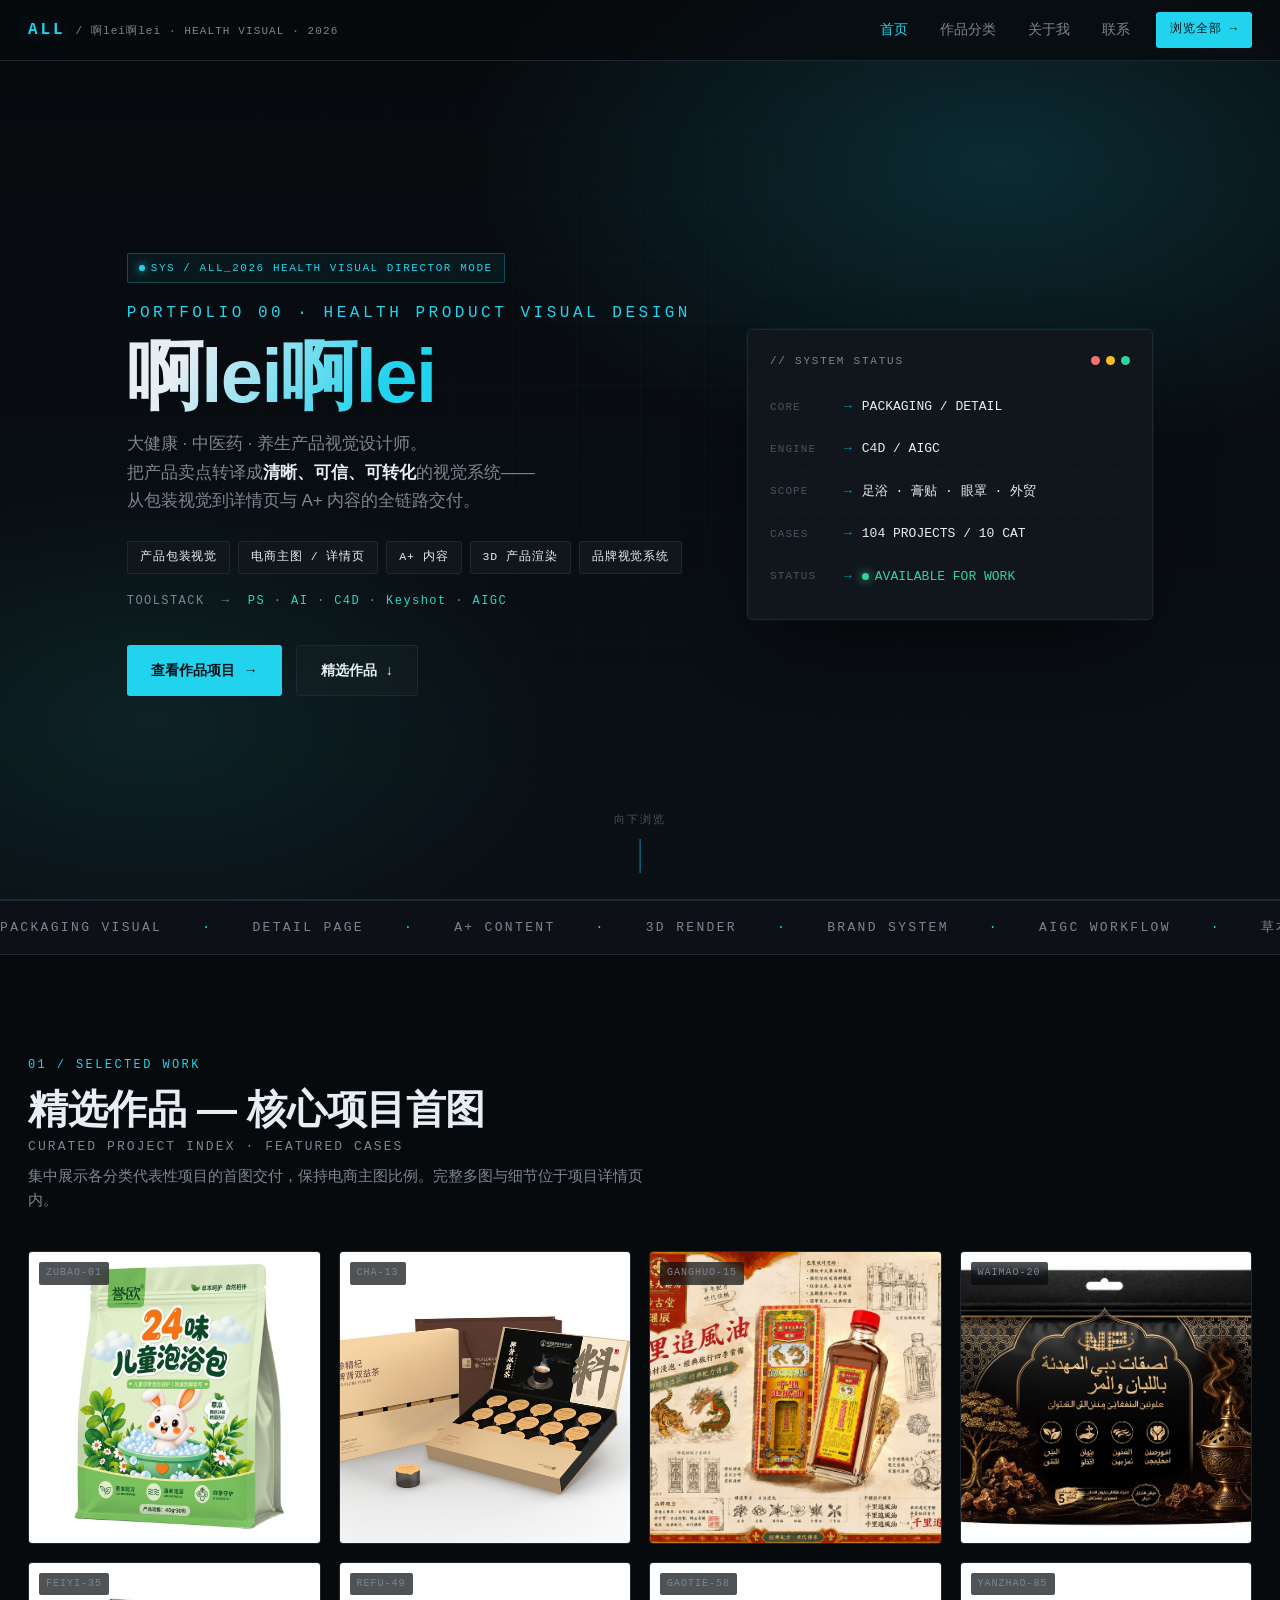
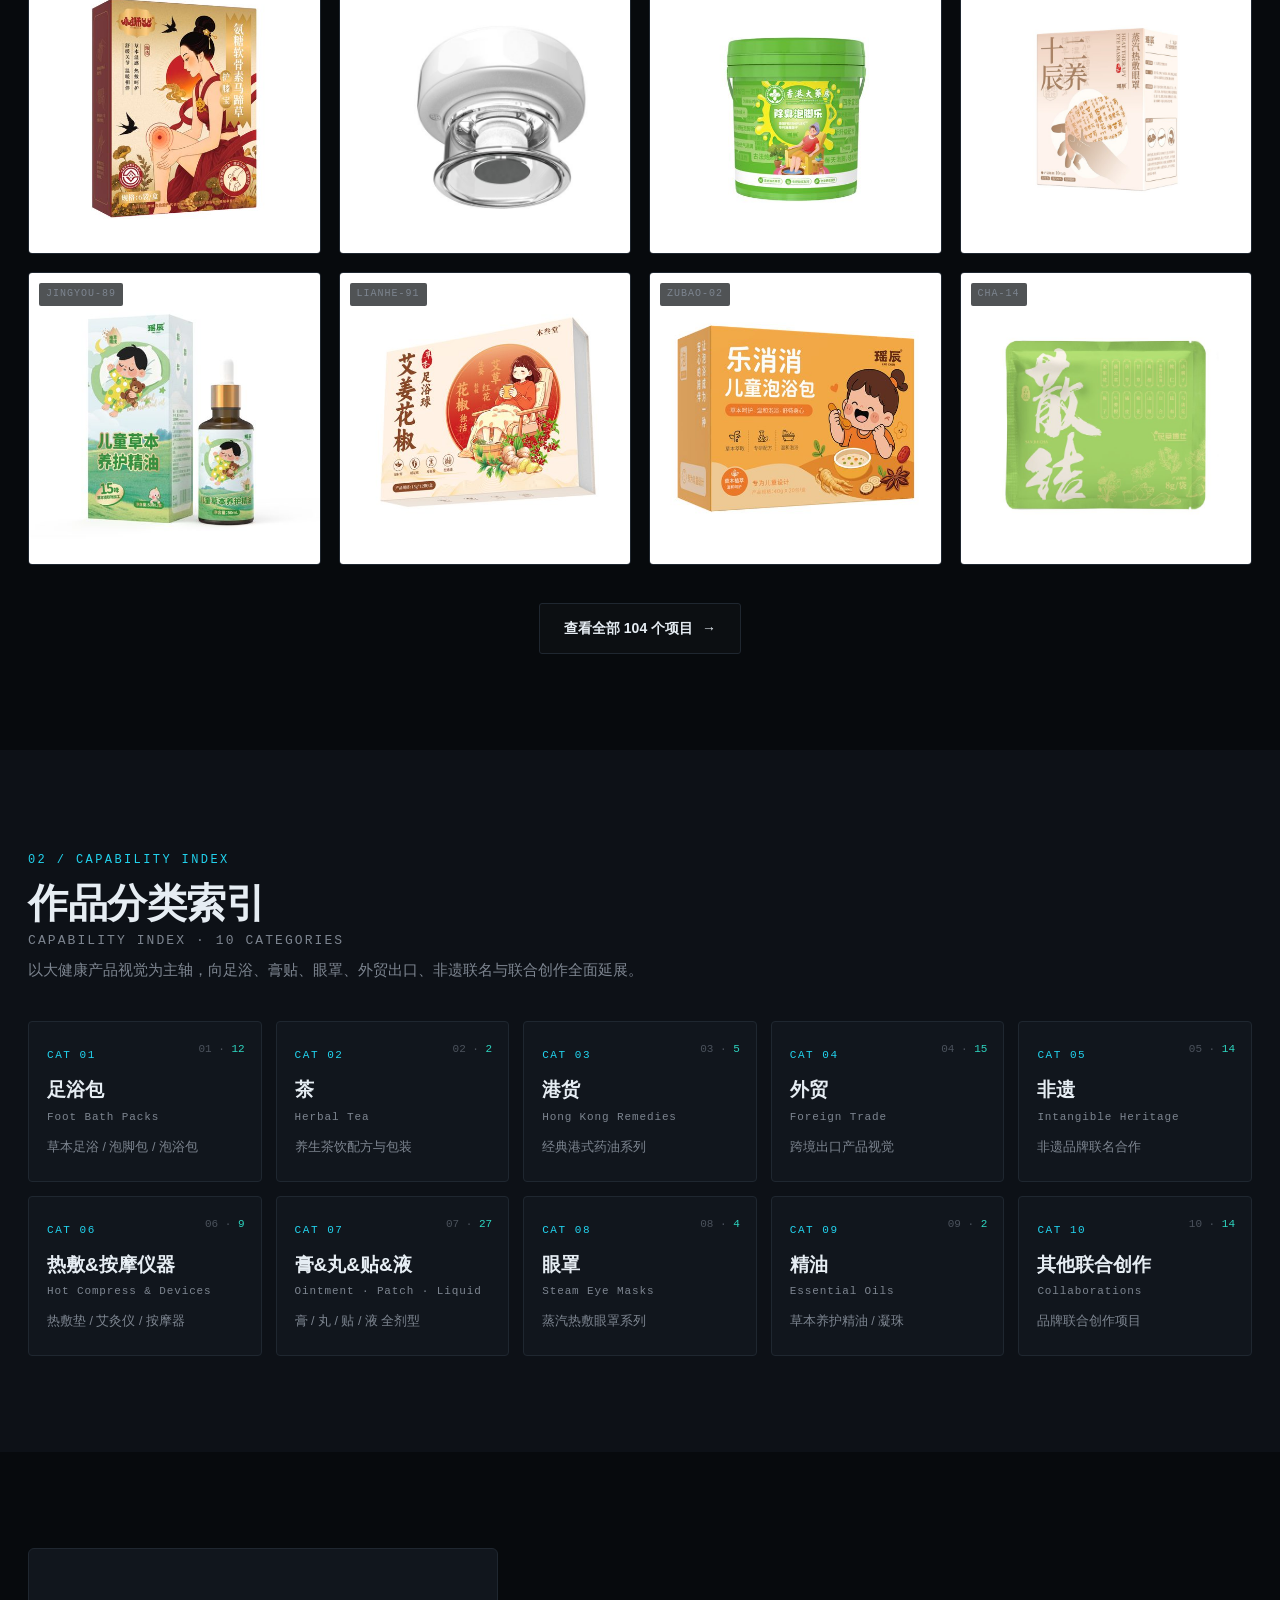
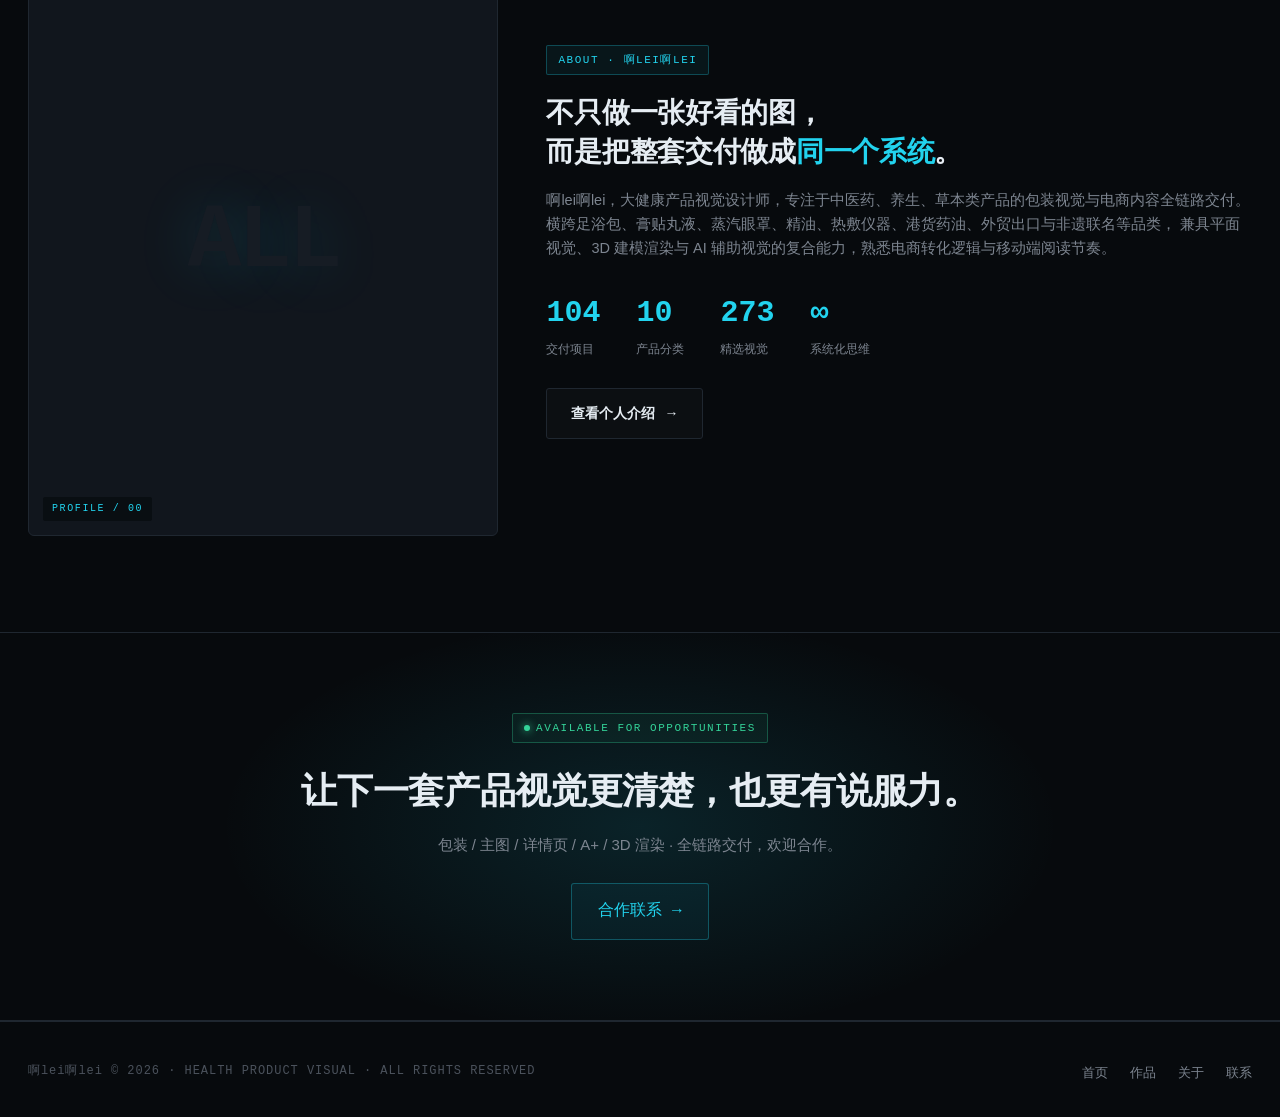
==== index.html @ 9f275f0a "publish: 啊lei啊lei 2026 作品集 — 104 projects / 10 categories" ====
<!DOCTYPE html>
<html lang="zh-CN">
<head>
<meta charset="UTF-8">
<meta name="viewport" content="width=device-width, initial-scale=1.0">
<title>啊lei啊lei · 2026 作品集 | 大健康产品视觉设计</title>
<meta name="description" content="啊lei啊lei — 大健康 / 中医药 / 养生产品视觉设计师作品集。产品包装视觉、主图、详情页、A+内容、3D渲染全链路交付。">
<meta name="author" content="啊lei啊lei">
<meta property="og:title" content="啊lei啊lei · 2026 作品集">
<meta property="og:description" content="大健康产品视觉设计师作品集 — 104 个项目 / 10 大分类">
<meta property="og:type" content="website">
<link rel="stylesheet" href="assets/css/style.css">
<link rel="icon" href="data:image/svg+xml,<svg xmlns='http://www.w3.org/2000/svg' viewBox='0 0 100 100'><rect width='100' height='100' rx='20' fill='%23070a0d'/><text x='50' y='68' font-size='52' font-family='monospace' font-weight='bold' text-anchor='middle' fill='%2322d3ee'>ALL</text></svg>">
</head>
<body>

<!-- NAV -->
<nav class="nav">
  <div class="wrap">
    <a href="index.html" class="brand">
      <span class="logo">ALL</span>
      <span class="sub">/ 啊lei啊lei · HEALTH VISUAL · 2026</span>
    </a>
    <div class="menu" id="menu">
      <a href="index.html" class="active">首页</a>
      <a href="category.html">作品分类</a>
      <a href="about.html">关于我</a>
      <a href="contact.html">联系</a>
      <a href="category.html" class="btn-pdf">浏览全部 →</a>
    </div>
    <div class="burger" id="burger"><span></span><span></span><span></span></div>
  </div>
</nav>

<!-- HERO -->
<header class="hero">
  <div class="hero-bg"></div>
  <div class="hero-grid"></div>
  <div class="wrap">
    <div class="hero-left">
      <span class="tag"><i class="dot"></i> SYS / ALL_2026 HEALTH VISUAL DIRECTOR MODE</span>
      <h1>
        <span class="en">PORTFOLIO 00 · HEALTH PRODUCT VISUAL DESIGN</span>
        <span class="name">啊lei啊lei</span>
      </h1>
      <p class="role">
        大健康 · 中医药 · 养生产品视觉设计师。<br>
        把产品卖点转译成<b>清晰、可信、可转化</b>的视觉系统——<br>从包装视觉到详情页与 A+ 内容的全链路交付。
      </p>
      <div class="skills">
        <span>产品包装视觉</span>
        <span>电商主图 / 详情页</span>
        <span>A+ 内容</span>
        <span>3D 产品渲染</span>
        <span>品牌视觉系统</span>
      </div>
      <div class="tools">TOOLSTACK &nbsp;→&nbsp; <b>PS</b> · <b>AI</b> · <b>C4D</b> · <b>Keyshot</b> · <b>AIGC</b></div>
      <div class="cta-row">
        <a href="category.html" class="btn btn-primary">查看作品项目 <span class="arr">→</span></a>
        <a href="#featured" class="btn btn-ghost">精选作品 <span class="arr">↓</span></a>
      </div>
    </div>

    <div class="hero-right">
      <div class="console">
        <div class="c-head">
          <span>// SYSTEM STATUS</span>
          <span class="dots"><i></i><i></i><i></i></span>
        </div>
        <div class="row"><span class="k">CORE</span><span class="sep">→</span><span class="v">PACKAGING / DETAIL</span></div>
        <div class="row"><span class="k">ENGINE</span><span class="sep">→</span><span class="v">C4D / AIGC</span></div>
        <div class="row"><span class="k">SCOPE</span><span class="sep">→</span><span class="v">足浴 · 膏贴 · 眼罩 · 外贸</span></div>
        <div class="row"><span class="k">CASES</span><span class="sep">→</span><span class="v" id="hero-case-count">104 PROJECTS / 10 CAT</span></div>
        <div class="row"><span class="k">STATUS</span><span class="sep">→</span><span class="v avail"><span class="blink"></span>AVAILABLE FOR WORK</span></div>
      </div>
    </div>
  </div>
  <div class="hero-scroll">向下浏览<div class="line"></div></div>
</header>

<!-- MARQUEE -->
<div class="marquee">
  <div class="track">
    <span>PACKAGING VISUAL <i>·</i> DETAIL PAGE <i>·</i> A+ CONTENT <i>·</i> 3D RENDER <i>·</i> BRAND SYSTEM <i>·</i> AIGC WORKFLOW <i>·</i> 草本足浴 <i>·</i> 膏贴丸液 <i>·</i> 蒸汽眼罩 <i>·</i> 非遗联名 <i>·</i> 跨境外贸 <i>·</i> </span>
    <span>PACKAGING VISUAL <i>·</i> DETAIL PAGE <i>·</i> A+ CONTENT <i>·</i> 3D RENDER <i>·</i> BRAND SYSTEM <i>·</i> AIGC WORKFLOW <i>·</i> 草本足浴 <i>·</i> 膏贴丸液 <i>·</i> 蒸汽眼罩 <i>·</i> 非遗联名 <i>·</i> 跨境外贸 <i>·</i> </span>
  </div>
</div>

<!-- FEATURED -->
<section id="featured">
  <div class="wrap">
    <div class="sec-head reveal">
      <span class="idx">01 / SELECTED WORK</span>
      <h2>精选作品 — 核心项目首图
        <span class="en">CURATED PROJECT INDEX · FEATURED CASES</span>
      </h2>
      <p>集中展示各分类代表性项目的首图交付，保持电商主图比例。完整多图与细节位于项目详情页内。</p>
    </div>
    <div class="feat-grid" id="feat-grid">
      <div class="loader"><div class="spin"></div> 加载精选作品中…</div>
    </div>
    <div class="feat-more">
      <a href="category.html" class="btn btn-ghost">查看全部 104 个项目 <span class="arr">→</span></a>
    </div>
  </div>
</section>

<!-- CAPABILITY INDEX -->
<section class="shade">
  <div class="wrap">
    <div class="sec-head reveal">
      <span class="idx">02 / CAPABILITY INDEX</span>
      <h2>作品分类索引
        <span class="en">CAPABILITY INDEX · 10 CATEGORIES</span>
      </h2>
      <p>以大健康产品视觉为主轴，向足浴、膏贴、眼罩、外贸出口、非遗联名与联合创作全面延展。</p>
    </div>
    <div class="cap-grid" id="cap-grid">
      <div class="loader"><div class="spin"></div> 加载分类…</div>
    </div>
  </div>
</section>

<!-- ABOUT -->
<section>
  <div class="wrap">
    <div class="about-block reveal">
      <div class="portrait">
        <div class="glyph">ALL</div>
        <div class="frame-tag">PROFILE / 00</div>
      </div>
      <div>
        <span class="tag">ABOUT · 啊lei啊lei</span>
        <p class="quote" style="margin-top:18px">
          不只做一张好看的图，<br>而是把整套交付做成<span class="hl">同一个系统</span>。
        </p>
        <p class="bio">
          啊lei啊lei，大健康产品视觉设计师，专注于中医药、养生、草本类产品的包装视觉与电商内容全链路交付。
          横跨足浴包、膏贴丸液、蒸汽眼罩、精油、热敷仪器、港货药油、外贸出口与非遗联名等品类，
          兼具平面视觉、3D 建模渲染与 AI 辅助视觉的复合能力，熟悉电商转化逻辑与移动端阅读节奏。
        </p>
        <div class="stats">
          <div class="s"><div class="n">104</div><div class="l">交付项目</div></div>
          <div class="s"><div class="n">10</div><div class="l">产品分类</div></div>
          <div class="s"><div class="n">273</div><div class="l">精选视觉</div></div>
          <div class="s"><div class="n">∞</div><div class="l">系统化思维</div></div>
        </div>
        <div style="margin-top:28px"><a href="about.html" class="btn btn-ghost">查看个人介绍 <span class="arr">→</span></a></div>
      </div>
    </div>
  </div>
</section>

<!-- CTA -->
<section class="cta-strip">
  <div class="bg"></div>
  <div class="wrap">
    <span class="tag green"><i class="dot"></i> AVAILABLE FOR OPPORTUNITIES</span>
    <h3 style="margin-top:18px">让下一套产品视觉更清楚，也更有说服力。</h3>
    <p>包装 / 主图 / 详情页 / A+ / 3D 渲染 · 全链路交付，欢迎合作。</p>
    <a href="contact.html" class="mail">合作联系 →</a>
  </div>
</section>

<!-- FOOTER -->
<footer>
  <div class="wrap">
    <div class="copy">啊lei啊lei © 2026 · HEALTH PRODUCT VISUAL · ALL RIGHTS RESERVED</div>
    <div class="flinks">
      <a href="index.html">首页</a>
      <a href="category.html">作品</a>
      <a href="about.html">关于</a>
      <a href="contact.html">联系</a>
    </div>
  </div>
</footer>

<script src="assets/js/app.js"></script>
<script>
PORTFOLIO.ready(function () {
  const D = PORTFOLIO.data;

  // hero count
  const hc = document.getElementById('hero-case-count');
  if (hc) hc.textContent = D.projects.length + ' PROJECTS / ' + D.categories.length + ' CAT';

  // featured grid (12)
  const fg = document.getElementById('feat-grid');
  const feats = PORTFOLIO.featured(12);
  fg.innerHTML = feats.map(function (p, i) {
    return '<a class="feat-card reveal" href="project.html?id=' + encodeURIComponent(p.id) + '" style="transition-delay:' + (i * 30) + 'ms">' +
      '<img src="' + p.thumb + '" alt="' + PORTFOLIO.esc(p.name) + '" loading="lazy">' +
      '<span class="corner">' + p.id.toUpperCase() + '</span>' +
      '<div class="overlay">' +
        '<span class="pid">' + p.category_name + ' · ' + PORTFOLIO.pad2(i + 1) + '</span>' +
        '<span class="pname">' + PORTFOLIO.esc(p.name) + '</span>' +
      '</div>' +
    '</a>';
  }).join('');

  // capability grid
  const cg = document.getElementById('cap-grid');
  cg.innerHTML = D.categories.map(function (c, i) {
    const cnt = D.projects.filter(function (p) { return p.category === c.id; }).length;
    return '<a class="cap-card reveal" href="category.html?category=' + c.id + '" style="transition-delay:' + (i * 40) + 'ms">' +
      '<span class="cn-count">' + PORTFOLIO.pad2(i + 1) + ' · <b>' + cnt + '</b></span>' +
      '<div class="cnum">CAT ' + PORTFOLIO.pad2(i + 1) + '</div>' +
      '<div class="cn-zh">' + c.name + '</div>' +
      '<div class="cn-en">' + c.name_en + '</div>' +
      '<div class="cn-desc">' + c.desc + '</div>' +
    '</a>';
  }).join('');

  PORTFOLIO.initReveal();
  PORTFOLIO.initNav();
});
</script>
</body>
</html>
---- assets/css/style.css ----
/* ============================================================
   啊lei啊lei · 2026 作品集 — Cyber-Tech Design System
   ============================================================ */

:root {
  --bg: #070a0d;
  --bg-soft: #0d1117;
  --bg-card: #11161d;
  --bg-card-2: #161c24;
  --line: #1f2730;
  --line-soft: #161c24;
  --cyan: #22d3ee;
  --cyan-deep: #0891b2;
  --teal: #2dd4bf;
  --green: #34d399;
  --amber: #fbbf24;
  --red: #f87171;
  --txt: #e6edf3;
  --txt-mute: #7d8590;
  --txt-dim: #4b525c;
  --mono: "JetBrains Mono", "SF Mono", "Cascadia Code", "Consolas", monospace;
  --sans: -apple-system, BlinkMacSystemFont, "Segoe UI", "PingFang SC",
          "Microsoft YaHei", "Hiragino Sans GB", Roboto, Helvetica, Arial, sans-serif;
  --maxw: 1280px;
}

* { box-sizing: border-box; margin: 0; padding: 0; }
html { scroll-behavior: smooth; -webkit-text-size-adjust: 100%; }
body {
  background: var(--bg);
  color: var(--txt);
  font-family: var(--sans);
  font-size: 15px;
  line-height: 1.65;
  overflow-x: hidden;
  -webkit-font-smoothing: antialiased;
}
a { color: inherit; text-decoration: none; }
img { max-width: 100%; display: block; }
::selection { background: var(--cyan); color: #001016; }

/* scrollbar */
::-webkit-scrollbar { width: 10px; height: 10px; }
::-webkit-scrollbar-track { background: var(--bg); }
::-webkit-scrollbar-thumb { background: #1f2730; border-radius: 6px; }
::-webkit-scrollbar-thumb:hover { background: var(--cyan-deep); }

/* ---------- layout helpers ---------- */
.wrap { max-width: var(--maxw); margin: 0 auto; padding: 0 28px; }
.mono { font-family: var(--mono); }
.tag {
  display: inline-flex; align-items: center; gap: 6px;
  font-family: var(--mono); font-size: 11px; letter-spacing: .14em;
  text-transform: uppercase; color: var(--cyan);
  padding: 5px 11px; border: 1px solid rgba(34,211,238,.28);
  background: rgba(34,211,238,.06); border-radius: 2px;
}
.tag.green { color: var(--green); border-color: rgba(52,211,153,.3); background: rgba(52,211,153,.06); }
.tag.amber { color: var(--amber); border-color: rgba(251,191,36,.3); background: rgba(251,191,36,.06); }
.tag .dot { width: 6px; height: 6px; border-radius: 50%; background: currentColor; box-shadow: 0 0 8px currentColor; }
.sec-head { margin-bottom: 38px; }
.sec-head .idx { font-family: var(--mono); color: var(--cyan); font-size: 12px; letter-spacing: .2em; }
.sec-head h2 { font-size: clamp(26px, 3.4vw, 40px); font-weight: 800; letter-spacing: -.01em; margin: 10px 0 6px; line-height: 1.15; }
.sec-head h2 .en { display:block; font-family: var(--mono); font-size: 13px; font-weight: 400; color: var(--txt-mute); letter-spacing: .16em; margin-top: 8px; }
.sec-head p { color: var(--txt-mute); max-width: 640px; margin-top: 10px; font-size: 14.5px; }
.hairline { height: 1px; background: var(--line); border: 0; }

/* ============================================================
   NAV
   ============================================================ */
.nav {
  position: fixed; top: 0; left: 0; right: 0; z-index: 100;
  background: rgba(7,10,13,.72); backdrop-filter: blur(14px);
  border-bottom: 1px solid var(--line);
}
.nav .wrap { display: flex; align-items: center; justify-content: space-between; height: 60px; }
.brand { display: flex; align-items: baseline; gap: 10px; }
.brand .logo {
  font-family: var(--mono); font-weight: 700; font-size: 16px; letter-spacing: .18em;
  color: var(--cyan); text-shadow: 0 0 18px rgba(34,211,238,.4);
}
.brand .sub { font-family: var(--mono); font-size: 11px; color: var(--txt-mute); letter-spacing: .1em; }
.menu { display: flex; align-items: center; gap: 4px; }
.menu a {
  font-size: 13.5px; color: var(--txt-mute); padding: 8px 14px; border-radius: 3px;
  transition: color .2s, background .2s;
}
.menu a:hover { color: var(--txt); background: rgba(255,255,255,.04); }
.menu a.active { color: var(--cyan); }
.menu .btn-pdf {
  margin-left: 8px; font-family: var(--mono); font-size: 12px; letter-spacing: .08em;
  color: #001016; background: var(--cyan); padding: 8px 14px; border-radius: 3px;
}
.menu .btn-pdf:hover { background: #67e8f9; }
.burger { display: none; flex-direction: column; gap: 5px; cursor: pointer; padding: 6px; }
.burger span { width: 22px; height: 2px; background: var(--txt); border-radius: 2px; }

@media (max-width: 820px) {
  .menu { display: none; position: absolute; top: 60px; left: 0; right: 0; flex-direction: column; background: var(--bg-soft); border-bottom: 1px solid var(--line); padding: 10px; gap: 2px; }
  .menu.open { display: flex; }
  .menu a { padding: 12px 16px; }
  .menu .btn-pdf { margin: 6px 0 0; text-align: center; }
  .burger { display: flex; }
  .brand .sub { display: none; }
}

/* ============================================================
   HERO
   ============================================================ */
.hero {
  position: relative; min-height: 100vh; display: flex; align-items: center;
  padding: 110px 0 60px; overflow: hidden;
  border-bottom: 1px solid var(--line);
}
.hero-bg {
  position: absolute; inset: 0; z-index: 0;
  background:
    radial-gradient(900px 500px at 78% 18%, rgba(34,211,238,.16), transparent 60%),
    radial-gradient(700px 400px at 12% 80%, rgba(45,212,191,.1), transparent 60%),
    linear-gradient(180deg, #070a0d 0%, #0a1016 100%);
}
.hero-grid {
  position: absolute; inset: 0; z-index: 0; opacity: .5;
  background-image:
    linear-gradient(rgba(34,211,238,.06) 1px, transparent 1px),
    linear-gradient(90deg, rgba(34,211,238,.06) 1px, transparent 1px);
  background-size: 64px 64px;
  mask-image: radial-gradient(circle at 50% 40%, #000 0%, transparent 75%);
  -webkit-mask-image: radial-gradient(circle at 50% 40%, #000 0%, transparent 75%);
}
.hero .wrap { position: relative; z-index: 2; display: grid; grid-template-columns: 1.25fr .9fr; gap: 56px; align-items: center; }
.hero-left .tag { margin-bottom: 22px; }
.hero h1 {
  font-size: clamp(40px, 6vw, 76px); font-weight: 900; line-height: 1.02; letter-spacing: -.02em;
}
.hero h1 .en {
  display: block; font-family: var(--mono); font-size: clamp(13px, 1.4vw, 16px);
  font-weight: 400; color: var(--cyan); letter-spacing: .22em; margin-bottom: 16px;
}
.hero h1 .name { background: linear-gradient(120deg, #e6edf3 20%, var(--cyan) 80%); -webkit-background-clip: text; background-clip: text; -webkit-text-fill-color: transparent; }
.hero .role { color: var(--txt-mute); font-size: 17px; margin-top: 16px; max-width: 520px; }
.hero .role b { color: var(--txt); font-weight: 600; }
.skills { display: flex; flex-wrap: wrap; gap: 8px; margin-top: 26px; }
.skills span {
  font-family: var(--mono); font-size: 11.5px; letter-spacing: .08em; color: var(--txt);
  padding: 6px 12px; border: 1px solid var(--line); border-radius: 2px; background: var(--bg-card);
}
.tools { font-family: var(--mono); font-size: 12px; color: var(--txt-mute); letter-spacing: .12em; margin-top: 18px; }
.tools b { color: var(--teal); font-weight: 400; }
.cta-row { display: flex; flex-wrap: wrap; gap: 14px; margin-top: 34px; }
.btn {
  display: inline-flex; align-items: center; gap: 9px; font-size: 14px; font-weight: 600;
  padding: 13px 24px; border-radius: 3px; transition: transform .15s, background .2s, border-color .2s;
}
.btn-primary { background: var(--cyan); color: #001016; }
.btn-primary:hover { background: #67e8f9; transform: translateY(-2px); }
.btn-ghost { border: 1px solid var(--line); color: var(--txt); background: rgba(255,255,255,.02); }
.btn-ghost:hover { border-color: var(--cyan); color: var(--cyan); transform: translateY(-2px); }
.btn .arr { transition: transform .2s; }
.btn:hover .arr { transform: translateX(4px); }

/* hero right — status console */
.console {
  background: var(--bg-card); border: 1px solid var(--line); border-radius: 6px;
  padding: 22px; font-family: var(--mono); font-size: 13px;
  box-shadow: 0 30px 80px -30px rgba(0,0,0,.8), 0 0 0 1px rgba(34,211,238,.04);
}
.console .c-head { display: flex; align-items: center; justify-content: space-between; color: var(--txt-mute); font-size: 11px; letter-spacing: .16em; margin-bottom: 16px; }
.console .c-head .dots { display: flex; gap: 6px; }
.console .c-head .dots i { width: 9px; height: 9px; border-radius: 50%; background: var(--line); }
.console .c-head .dots i:first-child { background: var(--red); }
.console .c-head .dots i:nth-child(2) { background: var(--amber); }
.console .c-head .dots i:nth-child(3) { background: var(--green); }
.console .row { display: flex; align-items: center; gap: 10px; padding: 10px 0; border-bottom: 1px dashed var(--line-soft); }
.console .row:last-child { border-bottom: 0; }
.console .row .k { color: var(--txt-dim); width: 64px; font-size: 11px; letter-spacing: .1em; }
.console .row .sep { color: var(--cyan-deep); }
.console .row .v { color: var(--txt); }
.console .row .v.avail { color: var(--green); }
.console .row .v .blink { display:inline-block; width:7px; height:7px; border-radius:50%; background:var(--green); margin-right:6px; box-shadow:0 0 10px var(--green); animation: blink 1.6s infinite; }
@keyframes blink { 0%,100%{opacity:1} 50%{opacity:.25} }

.hero-scroll { position: absolute; left: 50%; bottom: 26px; transform: translateX(-50%); z-index: 3; font-family: var(--mono); font-size: 11px; color: var(--txt-dim); letter-spacing: .2em; text-align: center; }
.hero-scroll .line { width: 1px; height: 34px; background: var(--cyan-deep); margin: 10px auto 0; animation: scrollline 2s infinite; }
@keyframes scrollline { 0%{transform:scaleY(0); transform-origin:top} 50%{transform:scaleY(1); transform-origin:top} 51%{transform-origin:bottom} 100%{transform:scaleY(0); transform-origin:bottom} }

@media (max-width: 900px) {
  .hero .wrap { grid-template-columns: 1fr; gap: 34px; }
  .console { max-width: 440px; }
}

/* marquee */
.marquee { border-top: 1px solid var(--line); border-bottom: 1px solid var(--line); background: var(--bg-soft); overflow: hidden; }
.marquee .track { display: inline-flex; gap: 40px; padding: 16px 0; white-space: nowrap; animation: marq 38s linear infinite; font-family: var(--mono); font-size: 13px; letter-spacing: .18em; color: var(--txt-mute); }
.marquee .track span { display: inline-flex; align-items: center; gap: 40px; }
.marquee .track i { color: var(--cyan); font-style: normal; }
@keyframes marq { from { transform: translateX(0); } to { transform: translateX(-50%); } }

/* ============================================================
   SECTIONS
   ============================================================ */
section { padding: 96px 0; }
section.shade { background: var(--bg-soft); }

/* ============================================================
   FEATURED WORKS GRID
   ============================================================ */
.feat-grid {
  display: grid; grid-template-columns: repeat(4, 1fr); gap: 18px;
}
.feat-card {
  position: relative; background: var(--bg-card); border: 1px solid var(--line);
  border-radius: 4px; overflow: hidden; transition: transform .25s, border-color .25s, box-shadow .25s;
  aspect-ratio: 1 / 1;
}
.feat-card:hover { transform: translateY(-5px); border-color: var(--cyan); box-shadow: 0 20px 50px -20px rgba(34,211,238,.25); }
.feat-card img { width: 100%; height: 100%; object-fit: cover; transition: transform .4s; }
.feat-card:hover img { transform: scale(1.06); }
.feat-card .overlay {
  position: absolute; inset: 0; display: flex; flex-direction: column; justify-content: flex-end;
  padding: 14px; background: linear-gradient(0deg, rgba(7,10,13,.92) 0%, rgba(7,10,13,.1) 55%, transparent 100%);
  opacity: 0; transition: opacity .25s;
}
.feat-card:hover .overlay { opacity: 1; }
.feat-card .overlay .pid { font-family: var(--mono); font-size: 10px; color: var(--cyan); letter-spacing: .14em; }
.feat-card .overlay .pname { font-size: 13.5px; font-weight: 600; color: var(--txt); margin-top: 3px; line-height: 1.3; }
.feat-card .corner {
  position: absolute; top: 10px; left: 10px; font-family: var(--mono); font-size: 10px; letter-spacing: .1em;
  color: var(--txt-mute); background: rgba(7,10,13,.7); padding: 3px 7px; border-radius: 2px; backdrop-filter: blur(4px);
}
.feat-more { margin-top: 38px; text-align: center; }

@media (max-width: 1000px) { .feat-grid { grid-template-columns: repeat(3, 1fr); } }
@media (max-width: 680px) { .feat-grid { grid-template-columns: repeat(2, 1fr); } }

/* ============================================================
   CAPABILITY / CATEGORY INDEX
   ============================================================ */
.cap-grid { display: grid; grid-template-columns: repeat(5, 1fr); gap: 14px; }
.cap-card {
  position: relative; padding: 24px 18px; background: var(--bg-card); border: 1px solid var(--line);
  border-radius: 4px; transition: border-color .25s, transform .25s, background .25s; overflow: hidden;
}
.cap-card::before { content: ""; position: absolute; left: 0; top: 0; bottom: 0; width: 2px; background: var(--cyan); transform: scaleY(0); transform-origin: top; transition: transform .3s; }
.cap-card:hover { border-color: var(--cyan); transform: translateY(-4px); background: var(--bg-card-2); }
.cap-card:hover::before { transform: scaleY(1); }
.cap-card .cnum { font-family: var(--mono); font-size: 11px; color: var(--cyan); letter-spacing: .14em; }
.cap-card .cn-zh { font-size: 19px; font-weight: 700; margin: 10px 0 2px; }
.cap-card .cn-en { font-family: var(--mono); font-size: 11px; color: var(--txt-mute); letter-spacing: .08em; }
.cap-card .cn-desc { font-size: 12.5px; color: var(--txt-mute); margin-top: 12px; line-height: 1.5; }
.cap-card .cn-count { position: absolute; right: 16px; top: 18px; font-family: var(--mono); font-size: 11px; color: var(--txt-dim); }
.cap-card .cn-count b { color: var(--teal); font-weight: 400; }

@media (max-width: 1100px) { .cap-grid { grid-template-columns: repeat(3, 1fr); } }
@media (max-width: 640px) { .cap-grid { grid-template-columns: repeat(2, 1fr); } }

/* ============================================================
   ABOUT (home)
   ============================================================ */
.about-block { display: grid; grid-template-columns: .8fr 1.2fr; gap: 48px; align-items: center; }
.about-block .portrait {
  position: relative; aspect-ratio: 4/5; background: var(--bg-card);
  border: 1px solid var(--line); border-radius: 6px; overflow: hidden;
  display: flex; align-items: center; justify-content: center;
}
.about-block .portrait .glyph {
  font-family: var(--mono); font-size: 90px; font-weight: 800; color: var(--bg-card-2);
  text-shadow: 0 0 60px rgba(34,211,238,.18); letter-spacing: -.04em;
}
.about-block .portrait .frame-tag {
  position: absolute; bottom: 14px; left: 14px; font-family: var(--mono); font-size: 10px;
  color: var(--cyan); letter-spacing: .16em; background: rgba(7,10,13,.7); padding: 4px 9px; border-radius: 2px;
}
.about-block .quote {
  font-size: clamp(20px, 2.4vw, 28px); font-weight: 700; line-height: 1.4; letter-spacing: -.01em;
}
.about-block .quote .hl { color: var(--cyan); }
.about-block .bio { color: var(--txt-mute); margin-top: 18px; font-size: 14.5px; }
.about-block .stats { display: flex; gap: 36px; margin-top: 28px; }
.about-block .stats .s .n { font-family: var(--mono); font-size: 30px; font-weight: 700; color: var(--cyan); }
.about-block .stats .s .l { font-size: 12px; color: var(--txt-mute); margin-top: 2px; }

@media (max-width: 880px) { .about-block { grid-template-columns: 1fr; } .about-block .portrait { max-width: 360px; } }

/* ============================================================
   CONTACT / CTA strip
   ============================================================ */
.cta-strip {
  position: relative; padding: 80px 0; text-align: center; overflow: hidden;
  border-top: 1px solid var(--line); border-bottom: 1px solid var(--line);
}
.cta-strip .bg { position: absolute; inset: 0; background: radial-gradient(600px 300px at 50% 50%, rgba(34,211,238,.12), transparent 70%); }
.cta-strip .wrap { position: relative; z-index: 1; }
.cta-strip h3 { font-size: clamp(24px, 3vw, 36px); font-weight: 800; letter-spacing: -.01em; }
.cta-strip p { color: var(--txt-mute); margin-top: 12px; }
.cta-strip .mail {
  display: inline-flex; align-items: center; gap: 10px; margin-top: 26px;
  font-family: var(--mono); font-size: 16px; color: var(--cyan);
  padding: 14px 26px; border: 1px solid rgba(34,211,238,.3); border-radius: 3px; background: rgba(34,211,238,.05);
  transition: background .2s;
}
.cta-strip .mail:hover { background: rgba(34,211,238,.12); }

/* ============================================================
   FOOTER
   ============================================================ */
footer { padding: 40px 0 34px; border-top: 1px solid var(--line); background: var(--bg); }
footer .wrap { display: flex; flex-wrap: wrap; justify-content: space-between; gap: 18px; align-items: center; }
footer .copy { font-family: var(--mono); font-size: 12px; color: var(--txt-dim); letter-spacing: .08em; }
footer .flinks { display: flex; gap: 22px; }
footer .flinks a { font-size: 13px; color: var(--txt-mute); transition: color .2s; }
footer .flinks a:hover { color: var(--cyan); }

/* ============================================================
   CATEGORY PAGE
   ============================================================ */
.page-head { padding: 130px 0 50px; border-bottom: 1px solid var(--line); }
.page-head .crumb { font-family: var(--mono); font-size: 11px; color: var(--txt-dim); letter-spacing: .14em; margin-bottom: 14px; }
.page-head .crumb a:hover { color: var(--cyan); }
.page-head h1 { font-size: clamp(32px, 4.5vw, 52px); font-weight: 800; letter-spacing: -.01em; }
.page-head h1 .en { display:block; font-family: var(--mono); font-size: 14px; font-weight: 400; color: var(--txt-mute); letter-spacing: .16em; margin-top: 10px; }

.filter-bar { display: flex; flex-wrap: wrap; gap: 8px; margin: 26px 0 0; }
.filter-bar .chip {
  font-size: 13px; color: var(--txt-mute); padding: 8px 16px; border: 1px solid var(--line); border-radius: 30px;
  cursor: pointer; transition: all .2s; background: var(--bg-card); user-select: none;
}
.filter-bar .chip:hover { color: var(--txt); border-color: var(--cyan-deep); }
.filter-bar .chip.active { color: #001016; background: var(--cyan); border-color: var(--cyan); font-weight: 600; }
.filter-bar .chip b { font-weight: 600; }

.proj-grid { display: grid; grid-template-columns: repeat(3, 1fr); gap: 22px; padding: 56px 0 80px; }
.proj-card {
  background: var(--bg-card); border: 1px solid var(--line); border-radius: 5px; overflow: hidden;
  transition: transform .25s, border-color .25s, box-shadow .25s; display: flex; flex-direction: column;
}
.proj-card:hover { transform: translateY(-5px); border-color: var(--cyan); box-shadow: 0 24px 50px -24px rgba(34,211,238,.22); }
.proj-card .thumb-wrap { position: relative; aspect-ratio: 1/1; overflow: hidden; background: #0a0f14; }
.proj-card .thumb-wrap img { width: 100%; height: 100%; object-fit: cover; transition: transform .45s; }
.proj-card:hover .thumb-wrap img { transform: scale(1.05); }
.proj-card .badge {
  position: absolute; top: 12px; left: 12px; font-family: var(--mono); font-size: 10px; letter-spacing: .12em;
  color: var(--cyan); background: rgba(7,10,13,.75); padding: 4px 9px; border-radius: 2px; backdrop-filter: blur(4px);
}
.proj-card .body { padding: 16px 18px 20px; }
.proj-card .body .cat { font-family: var(--mono); font-size: 10.5px; color: var(--teal); letter-spacing: .12em; }
.proj-card .body h3 { font-size: 15.5px; font-weight: 600; margin: 6px 0 10px; line-height: 1.35; }
.proj-card .body .meta { display: flex; justify-content: space-between; align-items: center; font-family: var(--mono); font-size: 11px; color: var(--txt-dim); }
.proj-card .body .meta .view { color: var(--cyan); }

@media (max-width: 900px) { .proj-grid { grid-template-columns: repeat(2, 1fr); } }
@media (max-width: 560px) { .proj-grid { grid-template-columns: 1fr; } }

/* ============================================================
   PROJECT DETAIL
   ============================================================ */
.detail-head { padding: 130px 0 36px; }
.detail-head .back { font-family: var(--mono); font-size: 12px; color: var(--txt-mute); letter-spacing: .1em; }
.detail-head .back:hover { color: var(--cyan); }
.detail-head .back .arr { display: inline-block; transform: rotate(180deg); margin-right: 6px; }
.detail-head h1 { font-size: clamp(26px, 3.4vw, 40px); font-weight: 800; margin: 16px 0 6px; }
.detail-head .sub { font-family: var(--mono); font-size: 12px; color: var(--txt-mute); letter-spacing: .12em; }
.detail-head .sub .sep { color: var(--cyan-deep); margin: 0 8px; }

.detail-grid { display: grid; grid-template-columns: 1fr 320px; gap: 36px; padding: 20px 0 80px; }
.detail-main { display: grid; grid-template-columns: 1fr; gap: 18px; }
.detail-main figure { background: var(--bg-card); border: 1px solid var(--line); border-radius: 5px; overflow: hidden; }
.detail-main figure img { width: 100%; }
.detail-side { position: sticky; top: 84px; align-self: start; }
.info-card { background: var(--bg-card); border: 1px solid var(--line); border-radius: 5px; padding: 24px; }
.info-card .ttl { font-family: var(--mono); font-size: 11px; color: var(--cyan); letter-spacing: .16em; margin-bottom: 16px; }
.info-card .ik { display: flex; justify-content: space-between; padding: 9px 0; border-bottom: 1px dashed var(--line-soft); font-size: 13px; }
.info-card .ik:last-child { border-bottom: 0; }
.info-card .ik .k { color: var(--txt-mute); }
.info-card .ik .v { color: var(--txt); font-weight: 500; }

@media (max-width: 900px) { .detail-grid { grid-template-columns: 1fr; } .detail-side { position: static; } }

/* empty state */
.empty { text-align: center; padding: 80px 0; color: var(--txt-mute); font-family: var(--mono); }

/* loader */
.loader { display: flex; align-items: center; gap: 10px; justify-content: center; padding: 80px 0; color: var(--txt-mute); font-family: var(--mono); font-size: 13px; }
.loader .spin { width: 14px; height: 14px; border: 2px solid var(--line); border-top-color: var(--cyan); border-radius: 50%; animation: spin .8s linear infinite; }
@keyframes spin { to { transform: rotate(360deg); } }

/* reveal on scroll */
.reveal { opacity: 0; transform: translateY(26px); transition: opacity .7s ease, transform .7s ease; }
.reveal.in { opacity: 1; transform: none; }
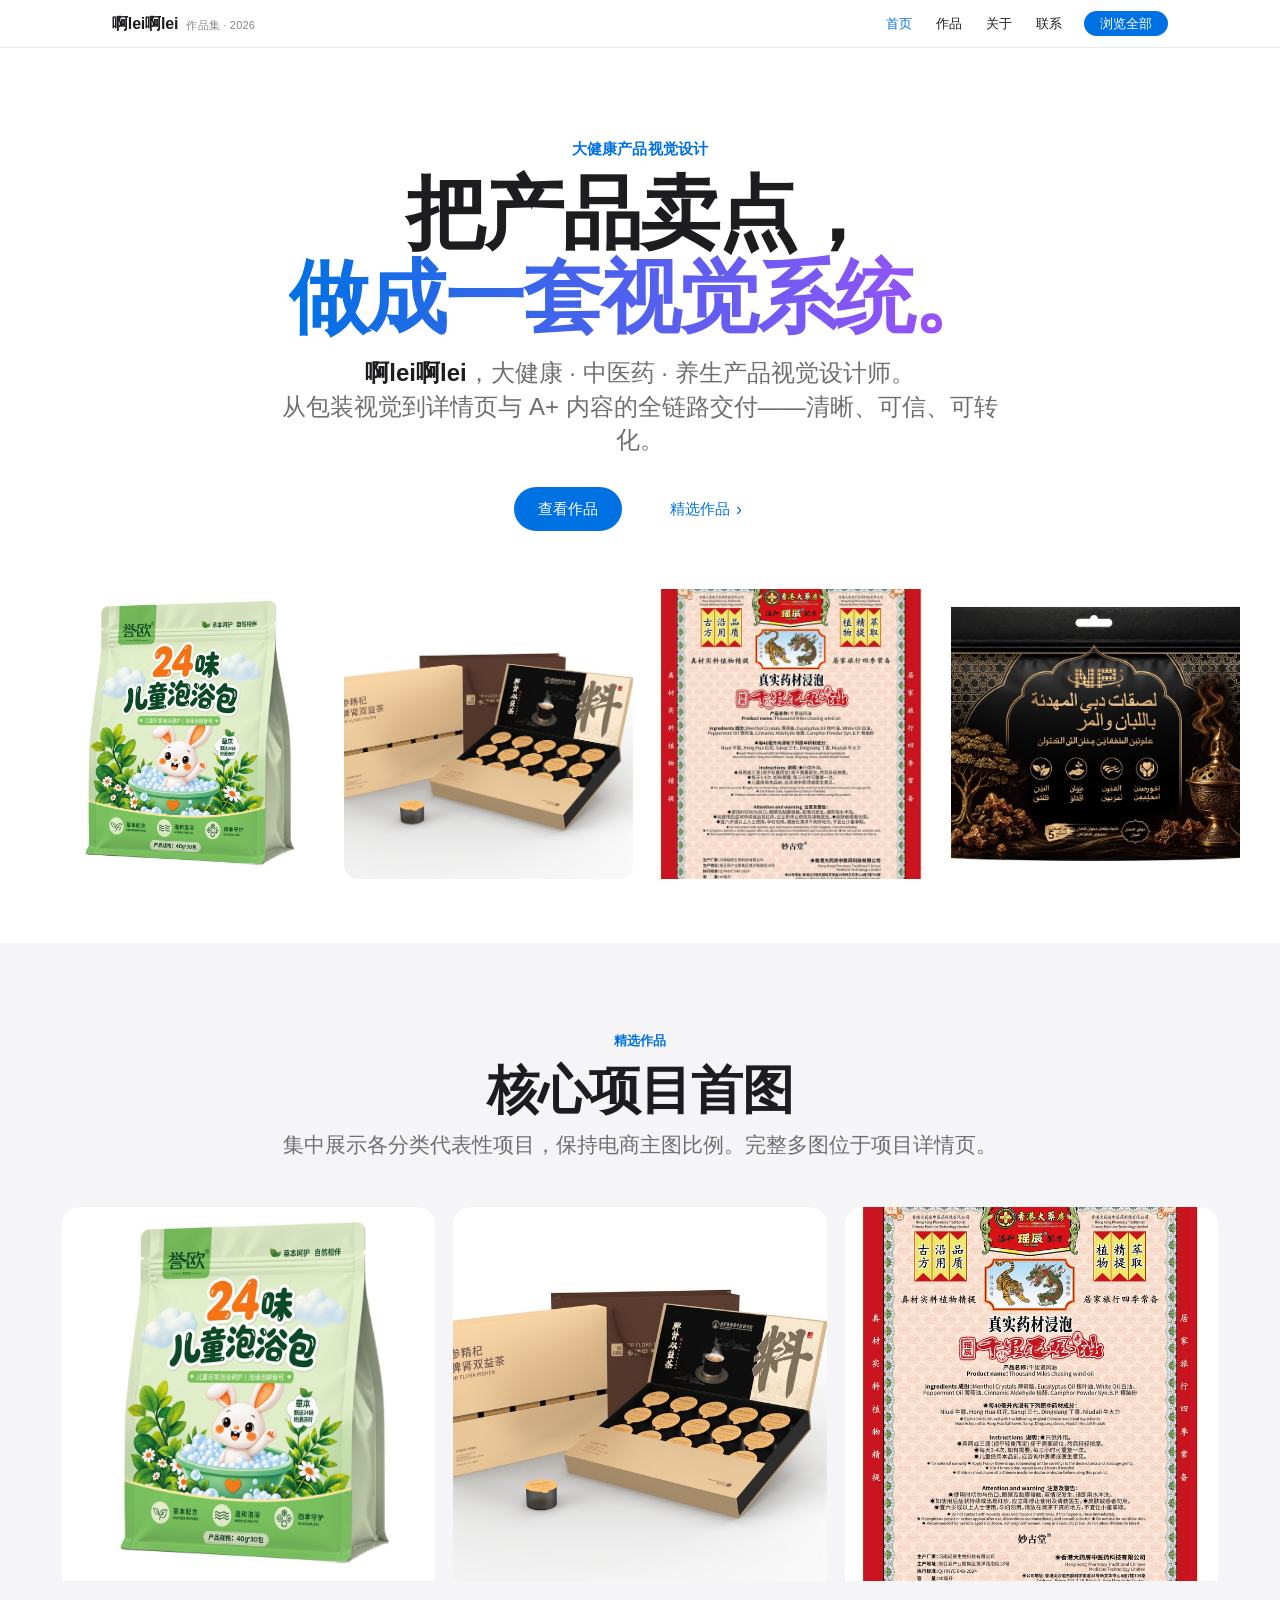
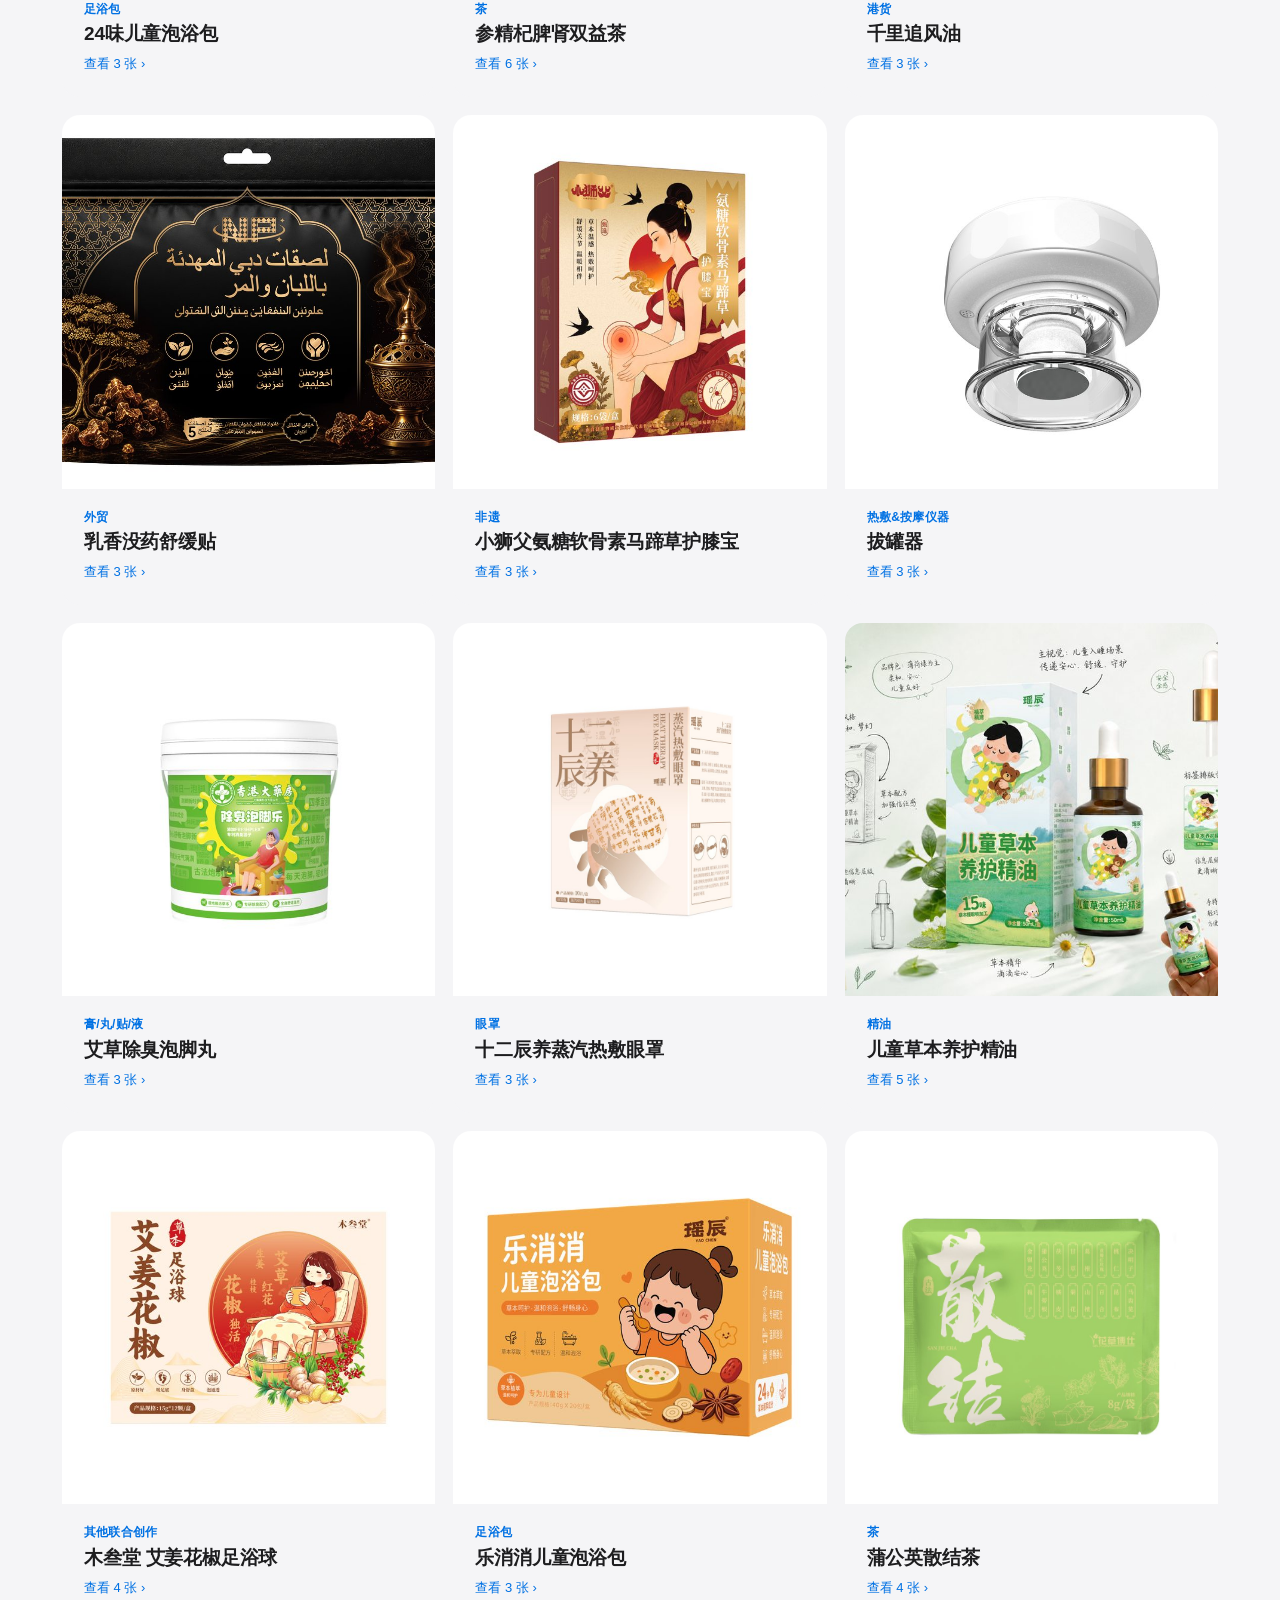
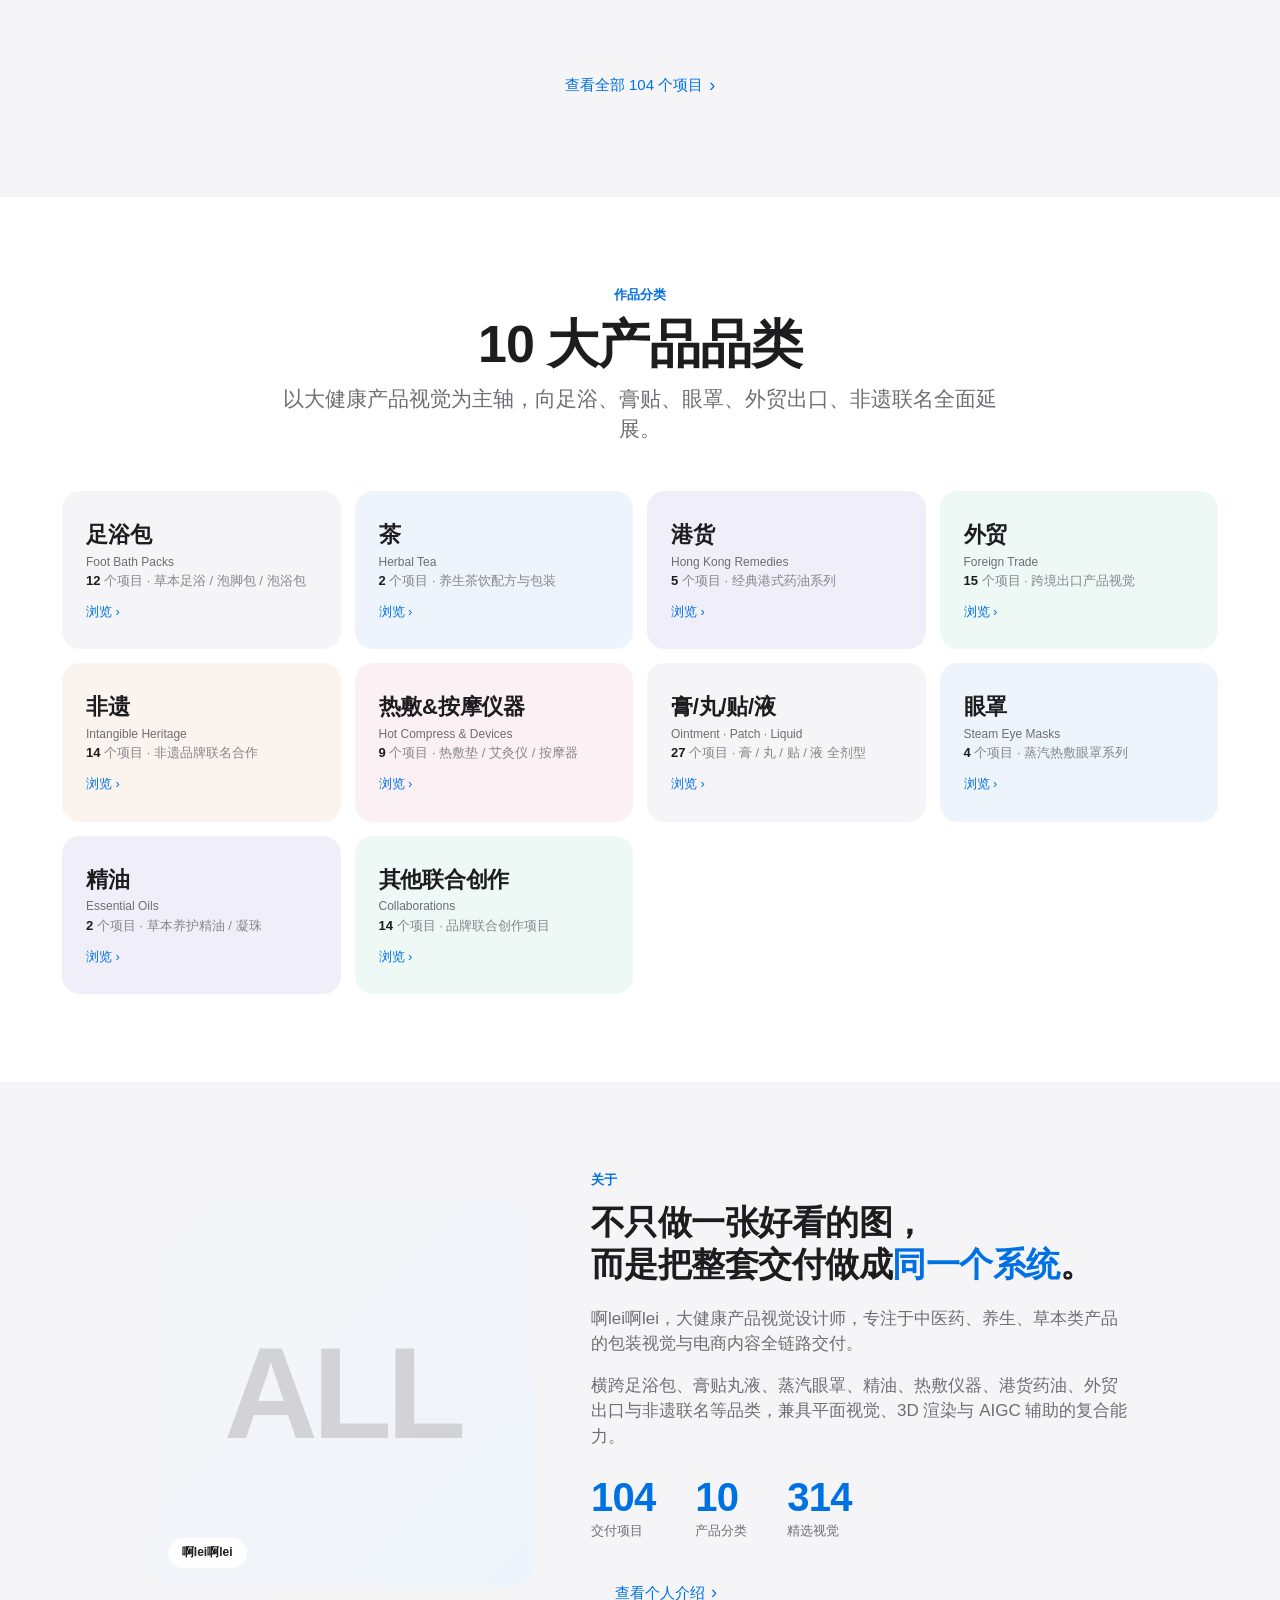
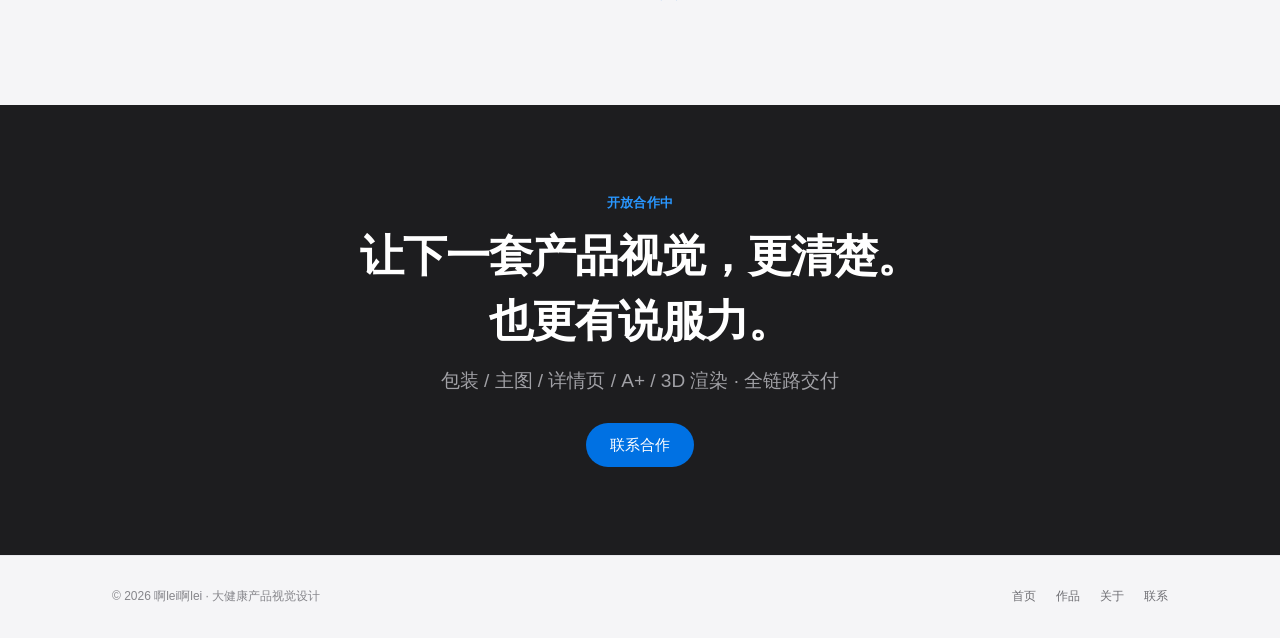
==== commit dbf16c5c: "redesign: Apple 风格重构 + 按作品分类.txt 重新分类 + 纳入全部 314 张压缩图" ====
--- a/index.html
+++ b/index.html
@@ -4,29 +4,25 @@
 <meta charset="UTF-8">
 <meta name="viewport" content="width=device-width, initial-scale=1.0">
 <title>啊lei啊lei · 2026 作品集 | 大健康产品视觉设计</title>
-<meta name="description" content="啊lei啊lei — 大健康 / 中医药 / 养生产品视觉设计师作品集。产品包装视觉、主图、详情页、A+内容、3D渲染全链路交付。">
+<meta name="description" content="啊lei啊lei — 大健康 / 中医药 / 养生产品视觉设计师作品集。104 个项目、10 大分类、314 张精选视觉。">
 <meta name="author" content="啊lei啊lei">
 <meta property="og:title" content="啊lei啊lei · 2026 作品集">
 <meta property="og:description" content="大健康产品视觉设计师作品集 — 104 个项目 / 10 大分类">
 <meta property="og:type" content="website">
 <link rel="stylesheet" href="assets/css/style.css">
-<link rel="icon" href="data:image/svg+xml,<svg xmlns='http://www.w3.org/2000/svg' viewBox='0 0 100 100'><rect width='100' height='100' rx='20' fill='%23070a0d'/><text x='50' y='68' font-size='52' font-family='monospace' font-weight='bold' text-anchor='middle' fill='%2322d3ee'>ALL</text></svg>">
+<link rel="icon" href="data:image/svg+xml,<svg xmlns='http://www.w3.org/2000/svg' viewBox='0 0 100 100'><rect width='100' height='100' rx='22' fill='%23f5f5f7'/><text x='50' y='70' font-size='44' font-family='-apple-system' font-weight='700' text-anchor='middle' fill='%230071e3'>ALL</text></svg>">
 </head>
 <body>
 
-<!-- NAV -->
 <nav class="nav">
   <div class="wrap">
-    <a href="index.html" class="brand">
-      <span class="logo">ALL</span>
-      <span class="sub">/ 啊lei啊lei · HEALTH VISUAL · 2026</span>
-    </a>
+    <a href="index.html" class="brand"><span class="logo">啊lei啊lei</span><span class="sub">作品集 · 2026</span></a>
     <div class="menu" id="menu">
       <a href="index.html" class="active">首页</a>
-      <a href="category.html">作品分类</a>
-      <a href="about.html">关于我</a>
+      <a href="category.html">作品</a>
+      <a href="about.html">关于</a>
       <a href="contact.html">联系</a>
-      <a href="category.html" class="btn-pdf">浏览全部 →</a>
+      <a href="category.html" class="nav-cta">浏览全部</a>
     </div>
     <div class="burger" id="burger"><span></span><span></span><span></span></div>
   </div>
@@ -34,118 +30,71 @@
 
 <!-- HERO -->
 <header class="hero">
-  <div class="hero-bg"></div>
-  <div class="hero-grid"></div>
-  <div class="wrap">
-    <div class="hero-left">
-      <span class="tag"><i class="dot"></i> SYS / ALL_2026 HEALTH VISUAL DIRECTOR MODE</span>
-      <h1>
-        <span class="en">PORTFOLIO 00 · HEALTH PRODUCT VISUAL DESIGN</span>
-        <span class="name">啊lei啊lei</span>
-      </h1>
-      <p class="role">
-        大健康 · 中医药 · 养生产品视觉设计师。<br>
-        把产品卖点转译成<b>清晰、可信、可转化</b>的视觉系统——<br>从包装视觉到详情页与 A+ 内容的全链路交付。
-      </p>
-      <div class="skills">
-        <span>产品包装视觉</span>
-        <span>电商主图 / 详情页</span>
-        <span>A+ 内容</span>
-        <span>3D 产品渲染</span>
-        <span>品牌视觉系统</span>
-      </div>
-      <div class="tools">TOOLSTACK &nbsp;→&nbsp; <b>PS</b> · <b>AI</b> · <b>C4D</b> · <b>Keyshot</b> · <b>AIGC</b></div>
-      <div class="cta-row">
-        <a href="category.html" class="btn btn-primary">查看作品项目 <span class="arr">→</span></a>
-        <a href="#featured" class="btn btn-ghost">精选作品 <span class="arr">↓</span></a>
-      </div>
-    </div>
-
-    <div class="hero-right">
-      <div class="console">
-        <div class="c-head">
-          <span>// SYSTEM STATUS</span>
-          <span class="dots"><i></i><i></i><i></i></span>
-        </div>
-        <div class="row"><span class="k">CORE</span><span class="sep">→</span><span class="v">PACKAGING / DETAIL</span></div>
-        <div class="row"><span class="k">ENGINE</span><span class="sep">→</span><span class="v">C4D / AIGC</span></div>
-        <div class="row"><span class="k">SCOPE</span><span class="sep">→</span><span class="v">足浴 · 膏贴 · 眼罩 · 外贸</span></div>
-        <div class="row"><span class="k">CASES</span><span class="sep">→</span><span class="v" id="hero-case-count">104 PROJECTS / 10 CAT</span></div>
-        <div class="row"><span class="k">STATUS</span><span class="sep">→</span><span class="v avail"><span class="blink"></span>AVAILABLE FOR WORK</span></div>
-      </div>
-    </div>
+  <div class="eyebrow">大健康产品视觉设计</div>
+  <h1>把产品卖点，<br><span class="grad">做成一套视觉系统。</span></h1>
+  <p class="lede">
+    <b>啊lei啊lei</b>，大健康 · 中医药 · 养生产品视觉设计师。<br>
+    从包装视觉到详情页与 A+ 内容的全链路交付——清晰、可信、可转化。
+  </p>
+  <div class="hero-cta">
+    <a href="category.html" class="btn btn-primary">查看作品</a>
+    <a href="#featured" class="btn btn-ghost">精选作品</a>
   </div>
-  <div class="hero-scroll">向下浏览<div class="line"></div></div>
+  <div class="hero-showcase" id="hero-showcase">
+    <div class="loader"><div class="spin"></div></div>
+  </div>
 </header>
 
-<!-- MARQUEE -->
-<div class="marquee">
-  <div class="track">
-    <span>PACKAGING VISUAL <i>·</i> DETAIL PAGE <i>·</i> A+ CONTENT <i>·</i> 3D RENDER <i>·</i> BRAND SYSTEM <i>·</i> AIGC WORKFLOW <i>·</i> 草本足浴 <i>·</i> 膏贴丸液 <i>·</i> 蒸汽眼罩 <i>·</i> 非遗联名 <i>·</i> 跨境外贸 <i>·</i> </span>
-    <span>PACKAGING VISUAL <i>·</i> DETAIL PAGE <i>·</i> A+ CONTENT <i>·</i> 3D RENDER <i>·</i> BRAND SYSTEM <i>·</i> AIGC WORKFLOW <i>·</i> 草本足浴 <i>·</i> 膏贴丸液 <i>·</i> 蒸汽眼罩 <i>·</i> 非遗联名 <i>·</i> 跨境外贸 <i>·</i> </span>
-  </div>
-</div>
-
 <!-- FEATURED -->
-<section id="featured">
+<section id="featured" class="alt">
   <div class="wrap">
     <div class="sec-head reveal">
-      <span class="idx">01 / SELECTED WORK</span>
-      <h2>精选作品 — 核心项目首图
-        <span class="en">CURATED PROJECT INDEX · FEATURED CASES</span>
-      </h2>
-      <p>集中展示各分类代表性项目的首图交付，保持电商主图比例。完整多图与细节位于项目详情页内。</p>
+      <div class="eyebrow">精选作品</div>
+      <h2>核心项目首图</h2>
+      <p class="sub">集中展示各分类代表性项目，保持电商主图比例。完整多图位于项目详情页。</p>
     </div>
     <div class="feat-grid" id="feat-grid">
-      <div class="loader"><div class="spin"></div> 加载精选作品中…</div>
+      <div class="loader"><div class="spin"></div></div>
     </div>
     <div class="feat-more">
-      <a href="category.html" class="btn btn-ghost">查看全部 104 个项目 <span class="arr">→</span></a>
+      <a href="category.html" class="btn btn-ghost">查看全部 104 个项目</a>
     </div>
   </div>
 </section>
 
-<!-- CAPABILITY INDEX -->
-<section class="shade">
+<!-- CATEGORY INDEX -->
+<section>
   <div class="wrap">
     <div class="sec-head reveal">
-      <span class="idx">02 / CAPABILITY INDEX</span>
-      <h2>作品分类索引
-        <span class="en">CAPABILITY INDEX · 10 CATEGORIES</span>
-      </h2>
-      <p>以大健康产品视觉为主轴，向足浴、膏贴、眼罩、外贸出口、非遗联名与联合创作全面延展。</p>
+      <div class="eyebrow">作品分类</div>
+      <h2>10 大产品品类</h2>
+      <p class="sub">以大健康产品视觉为主轴，向足浴、膏贴、眼罩、外贸出口、非遗联名全面延展。</p>
     </div>
-    <div class="cap-grid" id="cap-grid">
-      <div class="loader"><div class="spin"></div> 加载分类…</div>
+    <div class="cat-grid" id="cat-grid">
+      <div class="loader"><div class="spin"></div></div>
     </div>
   </div>
 </section>
 
 <!-- ABOUT -->
-<section>
+<section class="alt">
   <div class="wrap">
     <div class="about-block reveal">
-      <div class="portrait">
-        <div class="glyph">ALL</div>
-        <div class="frame-tag">PROFILE / 00</div>
+      <div class="about-portrait">
+        <div class="mono-glyph">ALL</div>
+        <div class="badge">啊lei啊lei</div>
       </div>
-      <div>
-        <span class="tag">ABOUT · 啊lei啊lei</span>
-        <p class="quote" style="margin-top:18px">
-          不只做一张好看的图，<br>而是把整套交付做成<span class="hl">同一个系统</span>。
-        </p>
-        <p class="bio">
-          啊lei啊lei，大健康产品视觉设计师，专注于中医药、养生、草本类产品的包装视觉与电商内容全链路交付。
-          横跨足浴包、膏贴丸液、蒸汽眼罩、精油、热敷仪器、港货药油、外贸出口与非遗联名等品类，
-          兼具平面视觉、3D 建模渲染与 AI 辅助视觉的复合能力，熟悉电商转化逻辑与移动端阅读节奏。
-        </p>
-        <div class="stats">
+      <div class="about-text">
+        <div class="eyebrow">关于</div>
+        <p class="quote">不只做一张好看的图，<br>而是把整套交付做成<span class="hl">同一个系统</span>。</p>
+        <p>啊lei啊lei，大健康产品视觉设计师，专注于中医药、养生、草本类产品的包装视觉与电商内容全链路交付。</p>
+        <p>横跨足浴包、膏贴丸液、蒸汽眼罩、精油、热敷仪器、港货药油、外贸出口与非遗联名等品类，兼具平面视觉、3D 渲染与 AIGC 辅助的复合能力。</p>
+        <div class="about-stats">
           <div class="s"><div class="n">104</div><div class="l">交付项目</div></div>
           <div class="s"><div class="n">10</div><div class="l">产品分类</div></div>
-          <div class="s"><div class="n">273</div><div class="l">精选视觉</div></div>
-          <div class="s"><div class="n">∞</div><div class="l">系统化思维</div></div>
+          <div class="s"><div class="n">314</div><div class="l">精选视觉</div></div>
         </div>
-        <div style="margin-top:28px"><a href="about.html" class="btn btn-ghost">查看个人介绍 <span class="arr">→</span></a></div>
+        <div style="margin-top:28px"><a href="about.html" class="btn btn-ghost">查看个人介绍</a></div>
       </div>
     </div>
   </div>
@@ -153,19 +102,17 @@
 
 <!-- CTA -->
 <section class="cta-strip">
-  <div class="bg"></div>
-  <div class="wrap">
-    <span class="tag green"><i class="dot"></i> AVAILABLE FOR OPPORTUNITIES</span>
-    <h3 style="margin-top:18px">让下一套产品视觉更清楚，也更有说服力。</h3>
-    <p>包装 / 主图 / 详情页 / A+ / 3D 渲染 · 全链路交付，欢迎合作。</p>
-    <a href="contact.html" class="mail">合作联系 →</a>
+  <div class="wrap-narrow">
+    <div class="eyebrow">开放合作中</div>
+    <h3>让下一套产品视觉，更清楚。<br>也更有说服力。</h3>
+    <p>包装 / 主图 / 详情页 / A+ / 3D 渲染 · 全链路交付</p>
+    <a href="contact.html" class="btn btn-primary">联系合作</a>
   </div>
 </section>
 
-<!-- FOOTER -->
 <footer>
   <div class="wrap">
-    <div class="copy">啊lei啊lei © 2026 · HEALTH PRODUCT VISUAL · ALL RIGHTS RESERVED</div>
+    <div class="copy">© 2026 啊lei啊lei · 大健康产品视觉设计</div>
     <div class="flinks">
       <a href="index.html">首页</a>
       <a href="category.html">作品</a>
@@ -180,34 +127,35 @@
 PORTFOLIO.ready(function () {
   const D = PORTFOLIO.data;
 
-  // hero count
-  const hc = document.getElementById('hero-case-count');
-  if (hc) hc.textContent = D.projects.length + ' PROJECTS / ' + D.categories.length + ' CAT';
+  // hero showcase — 4 thumbnails
+  const hs = document.getElementById('hero-showcase');
+  const feats = PORTFOLIO.featured(12);
+  hs.innerHTML = feats.slice(0, 4).map(p =>
+    '<a class="tile" href="project.html?id=' + encodeURIComponent(p.id) + '"><img src="' + p.thumb + '" alt="' + PORTFOLIO.esc(p.name) + '" loading="eager"></a>'
+  ).join('');
 
-  // featured grid (12)
+  // featured grid
   const fg = document.getElementById('feat-grid');
-  const feats = PORTFOLIO.featured(12);
   fg.innerHTML = feats.map(function (p, i) {
+    const cat = PORTFOLIO.catMeta(p.category);
     return '<a class="feat-card reveal" href="project.html?id=' + encodeURIComponent(p.id) + '" style="transition-delay:' + (i * 30) + 'ms">' +
-      '<img src="' + p.thumb + '" alt="' + PORTFOLIO.esc(p.name) + '" loading="lazy">' +
-      '<span class="corner">' + p.id.toUpperCase() + '</span>' +
-      '<div class="overlay">' +
-        '<span class="pid">' + p.category_name + ' · ' + PORTFOLIO.pad2(i + 1) + '</span>' +
-        '<span class="pname">' + PORTFOLIO.esc(p.name) + '</span>' +
+      '<div class="img-wrap"><img src="' + p.thumb + '" alt="' + PORTFOLIO.esc(p.name) + '" loading="lazy"></div>' +
+      '<div class="info">' +
+        '<div class="cat">' + cat.name + '</div>' +
+        '<h3>' + PORTFOLIO.esc(p.name) + '</h3>' +
+        '<div class="more">查看 ' + p.image_count + ' 张</div>' +
       '</div>' +
     '</a>';
   }).join('');
 
-  // capability grid
-  const cg = document.getElementById('cap-grid');
+  // category tiles
+  const cg = document.getElementById('cat-grid');
   cg.innerHTML = D.categories.map(function (c, i) {
-    const cnt = D.projects.filter(function (p) { return p.category === c.id; }).length;
-    return '<a class="cap-card reveal" href="category.html?category=' + c.id + '" style="transition-delay:' + (i * 40) + 'ms">' +
-      '<span class="cn-count">' + PORTFOLIO.pad2(i + 1) + ' · <b>' + cnt + '</b></span>' +
-      '<div class="cnum">CAT ' + PORTFOLIO.pad2(i + 1) + '</div>' +
-      '<div class="cn-zh">' + c.name + '</div>' +
-      '<div class="cn-en">' + c.name_en + '</div>' +
-      '<div class="cn-desc">' + c.desc + '</div>' +
+    const cnt = D.projects.filter(p => p.category === c.id).length;
+    return '<a class="cat-tile c' + (i % 10 + 1) + ' reveal" href="category.html?category=' + c.id + '" style="transition-delay:' + (i * 40) + 'ms">' +
+      '<div><div class="ct-name">' + c.name + '</div><div class="ct-en">' + c.name_en + '</div></div>' +
+      '<div><div class="ct-meta"><b>' + cnt + '</b> 个项目 · ' + c.desc + '</div>' +
+      '<div class="ct-link">浏览</div></div>' +
     '</a>';
   }).join('');
 
--- a/assets/css/style.css
+++ b/assets/css/style.css
@@ -1,389 +1,397 @@
 /* ============================================================
-   啊lei啊lei · 2026 作品集 — Cyber-Tech Design System
+   啊lei啊lei · 2026 作品集 — Apple-style Design System
+   浅色 / 极简 / 大留白 / 圆角 / SF Pro 字体
    ============================================================ */
 
 :root {
-  --bg: #070a0d;
-  --bg-soft: #0d1117;
-  --bg-card: #11161d;
-  --bg-card-2: #161c24;
-  --line: #1f2730;
-  --line-soft: #161c24;
-  --cyan: #22d3ee;
-  --cyan-deep: #0891b2;
-  --teal: #2dd4bf;
-  --green: #34d399;
-  --amber: #fbbf24;
-  --red: #f87171;
-  --txt: #e6edf3;
-  --txt-mute: #7d8590;
-  --txt-dim: #4b525c;
-  --mono: "JetBrains Mono", "SF Mono", "Cascadia Code", "Consolas", monospace;
-  --sans: -apple-system, BlinkMacSystemFont, "Segoe UI", "PingFang SC",
-          "Microsoft YaHei", "Hiragino Sans GB", Roboto, Helvetica, Arial, sans-serif;
-  --maxw: 1280px;
+  --bg:        #ffffff;
+  --bg-alt:    #f5f5f7;
+  --bg-tile:   #fafafc;
+  --bg-dark:   #1d1d1f;
+  --ink:       #1d1d1f;
+  --ink-sub:   #6e6e73;
+  --ink-muted: #86868b;
+  --blue:      #0071e3;
+  --blue-hover:#0077ed;
+  --blue-soft: #2997ff;
+  --border:    #d2d2d7;
+  --border-soft:#e8e8ed;
+  --radius:    18px;
+  --radius-lg: 24px;
+  --radius-pill: 980px;
+  --shadow:    0 4px 20px rgba(0,0,0,.06);
+  --shadow-hover: 0 12px 40px rgba(0,0,0,.10);
+  --font: -apple-system, BlinkMacSystemFont, "SF Pro Display", "SF Pro Text",
+          "PingFang SC", "Microsoft YaHei", "Hiragino Sans GB", "Segoe UI", Roboto, sans-serif;
+  --maxw: 1200px;
+  --maxw-narrow: 980px;
 }
 
 * { box-sizing: border-box; margin: 0; padding: 0; }
 html { scroll-behavior: smooth; -webkit-text-size-adjust: 100%; }
 body {
   background: var(--bg);
-  color: var(--txt);
-  font-family: var(--sans);
-  font-size: 15px;
-  line-height: 1.65;
+  color: var(--ink);
+  font-family: var(--font);
+  font-size: 17px;
+  line-height: 1.47;
+  -webkit-font-smoothing: antialiased;
+  -moz-osx-font-smoothing: grayscale;
   overflow-x: hidden;
-  -webkit-font-smoothing: antialiased;
-}
-a { color: inherit; text-decoration: none; }
+}
+a { color: var(--blue); text-decoration: none; }
+a:hover { color: var(--blue-hover); text-decoration: underline; }
 img { max-width: 100%; display: block; }
-::selection { background: var(--cyan); color: #001016; }
-
-/* scrollbar */
-::-webkit-scrollbar { width: 10px; height: 10px; }
-::-webkit-scrollbar-track { background: var(--bg); }
-::-webkit-scrollbar-thumb { background: #1f2730; border-radius: 6px; }
-::-webkit-scrollbar-thumb:hover { background: var(--cyan-deep); }
-
-/* ---------- layout helpers ---------- */
-.wrap { max-width: var(--maxw); margin: 0 auto; padding: 0 28px; }
-.mono { font-family: var(--mono); }
-.tag {
-  display: inline-flex; align-items: center; gap: 6px;
-  font-family: var(--mono); font-size: 11px; letter-spacing: .14em;
-  text-transform: uppercase; color: var(--cyan);
-  padding: 5px 11px; border: 1px solid rgba(34,211,238,.28);
-  background: rgba(34,211,238,.06); border-radius: 2px;
-}
-.tag.green { color: var(--green); border-color: rgba(52,211,153,.3); background: rgba(52,211,153,.06); }
-.tag.amber { color: var(--amber); border-color: rgba(251,191,36,.3); background: rgba(251,191,36,.06); }
-.tag .dot { width: 6px; height: 6px; border-radius: 50%; background: currentColor; box-shadow: 0 0 8px currentColor; }
-.sec-head { margin-bottom: 38px; }
-.sec-head .idx { font-family: var(--mono); color: var(--cyan); font-size: 12px; letter-spacing: .2em; }
-.sec-head h2 { font-size: clamp(26px, 3.4vw, 40px); font-weight: 800; letter-spacing: -.01em; margin: 10px 0 6px; line-height: 1.15; }
-.sec-head h2 .en { display:block; font-family: var(--mono); font-size: 13px; font-weight: 400; color: var(--txt-mute); letter-spacing: .16em; margin-top: 8px; }
-.sec-head p { color: var(--txt-mute); max-width: 640px; margin-top: 10px; font-size: 14.5px; }
-.hairline { height: 1px; background: var(--line); border: 0; }
-
-/* ============================================================
-   NAV
+::selection { background: var(--blue-soft); color: #fff; }
+
+::-webkit-scrollbar { width: 10px; }
+::-webkit-scrollbar-track { background: var(--bg-alt); }
+::-webkit-scrollbar-thumb { background: #c7c7cc; border-radius: 5px; }
+
+/* ---------- helpers ---------- */
+.wrap { max-width: var(--maxw); margin: 0 auto; padding: 0 22px; }
+.wrap-narrow { max-width: var(--maxw-narrow); margin: 0 auto; padding: 0 22px; }
+.eyebrow {
+  font-size: 13px; font-weight: 600; color: var(--blue);
+  letter-spacing: .01em; margin-bottom: 12px;
+}
+.hl { font-weight: 600; }
+.muted { color: var(--ink-sub); }
+
+/* ============================================================
+   NAV — thin translucent, Apple-style
    ============================================================ */
 .nav {
-  position: fixed; top: 0; left: 0; right: 0; z-index: 100;
-  background: rgba(7,10,13,.72); backdrop-filter: blur(14px);
-  border-bottom: 1px solid var(--line);
-}
-.nav .wrap { display: flex; align-items: center; justify-content: space-between; height: 60px; }
-.brand { display: flex; align-items: baseline; gap: 10px; }
-.brand .logo {
-  font-family: var(--mono); font-weight: 700; font-size: 16px; letter-spacing: .18em;
-  color: var(--cyan); text-shadow: 0 0 18px rgba(34,211,238,.4);
-}
-.brand .sub { font-family: var(--mono); font-size: 11px; color: var(--txt-mute); letter-spacing: .1em; }
-.menu { display: flex; align-items: center; gap: 4px; }
+  position: sticky; top: 0; z-index: 100;
+  height: 48px; background: rgba(255,255,255,.8);
+  backdrop-filter: saturate(180%) blur(20px);
+  -webkit-backdrop-filter: saturate(180%) blur(20px);
+  border-bottom: 1px solid var(--border-soft);
+}
+.nav .wrap { display: flex; align-items: center; justify-content: space-between; height: 100%; max-width: 1100px; }
+.brand { display: flex; align-items: baseline; gap: 8px; font-weight: 600; font-size: 16px; color: var(--ink); letter-spacing: -.01em; }
+.brand .logo { color: var(--ink); }
+.brand .sub { font-size: 11px; font-weight: 400; color: var(--ink-muted); letter-spacing: .02em; }
+.menu { display: flex; align-items: center; gap: 0; }
 .menu a {
-  font-size: 13.5px; color: var(--txt-mute); padding: 8px 14px; border-radius: 3px;
-  transition: color .2s, background .2s;
-}
-.menu a:hover { color: var(--txt); background: rgba(255,255,255,.04); }
-.menu a.active { color: var(--cyan); }
-.menu .btn-pdf {
-  margin-left: 8px; font-family: var(--mono); font-size: 12px; letter-spacing: .08em;
-  color: #001016; background: var(--cyan); padding: 8px 14px; border-radius: 3px;
-}
-.menu .btn-pdf:hover { background: #67e8f9; }
+  font-size: 13px; color: var(--ink); padding: 0 12px; line-height: 48px;
+  font-weight: 400; transition: opacity .2s; text-decoration: none;
+}
+.menu a:hover { opacity: .65; text-decoration: none; }
+.menu a.active { color: var(--blue); }
+.menu .nav-cta {
+  background: var(--blue); color: #fff; padding: 6px 16px; border-radius: var(--radius-pill);
+  font-size: 13px; font-weight: 400; line-height: 1; margin-left: 10px; transition: background .2s;
+}
+.menu .nav-cta:hover { background: var(--blue-hover); opacity: 1; }
 .burger { display: none; flex-direction: column; gap: 5px; cursor: pointer; padding: 6px; }
-.burger span { width: 22px; height: 2px; background: var(--txt); border-radius: 2px; }
-
-@media (max-width: 820px) {
-  .menu { display: none; position: absolute; top: 60px; left: 0; right: 0; flex-direction: column; background: var(--bg-soft); border-bottom: 1px solid var(--line); padding: 10px; gap: 2px; }
+.burger span { width: 20px; height: 1.5px; background: var(--ink); border-radius: 2px; }
+
+@media (max-width: 834px) {
+  .menu { display: none; position: absolute; top: 48px; left: 0; right: 0; flex-direction: column; background: rgba(255,255,255,.96); backdrop-filter: blur(20px); border-bottom: 1px solid var(--border-soft); padding: 8px 0; }
   .menu.open { display: flex; }
-  .menu a { padding: 12px 16px; }
-  .menu .btn-pdf { margin: 6px 0 0; text-align: center; }
+  .menu a { padding: 14px 22px; line-height: 1.4; font-size: 17px; }
+  .menu .nav-cta { margin: 8px 22px; text-align: center; }
   .burger { display: flex; }
   .brand .sub { display: none; }
 }
 
 /* ============================================================
-   HERO
+   HERO — Apple-style full-bleed, centered
    ============================================================ */
 .hero {
-  position: relative; min-height: 100vh; display: flex; align-items: center;
-  padding: 110px 0 60px; overflow: hidden;
-  border-bottom: 1px solid var(--line);
-}
-.hero-bg {
-  position: absolute; inset: 0; z-index: 0;
-  background:
-    radial-gradient(900px 500px at 78% 18%, rgba(34,211,238,.16), transparent 60%),
-    radial-gradient(700px 400px at 12% 80%, rgba(45,212,191,.1), transparent 60%),
-    linear-gradient(180deg, #070a0d 0%, #0a1016 100%);
-}
-.hero-grid {
-  position: absolute; inset: 0; z-index: 0; opacity: .5;
-  background-image:
-    linear-gradient(rgba(34,211,238,.06) 1px, transparent 1px),
-    linear-gradient(90deg, rgba(34,211,238,.06) 1px, transparent 1px);
-  background-size: 64px 64px;
-  mask-image: radial-gradient(circle at 50% 40%, #000 0%, transparent 75%);
-  -webkit-mask-image: radial-gradient(circle at 50% 40%, #000 0%, transparent 75%);
-}
-.hero .wrap { position: relative; z-index: 2; display: grid; grid-template-columns: 1.25fr .9fr; gap: 56px; align-items: center; }
-.hero-left .tag { margin-bottom: 22px; }
+  text-align: center; padding: 90px 22px 64px;
+  background: var(--bg);
+}
+.hero .eyebrow { font-size: 15px; }
 .hero h1 {
-  font-size: clamp(40px, 6vw, 76px); font-weight: 900; line-height: 1.02; letter-spacing: -.02em;
-}
-.hero h1 .en {
-  display: block; font-family: var(--mono); font-size: clamp(13px, 1.4vw, 16px);
-  font-weight: 400; color: var(--cyan); letter-spacing: .22em; margin-bottom: 16px;
-}
-.hero h1 .name { background: linear-gradient(120deg, #e6edf3 20%, var(--cyan) 80%); -webkit-background-clip: text; background-clip: text; -webkit-text-fill-color: transparent; }
-.hero .role { color: var(--txt-mute); font-size: 17px; margin-top: 16px; max-width: 520px; }
-.hero .role b { color: var(--txt); font-weight: 600; }
-.skills { display: flex; flex-wrap: wrap; gap: 8px; margin-top: 26px; }
-.skills span {
-  font-family: var(--mono); font-size: 11.5px; letter-spacing: .08em; color: var(--txt);
-  padding: 6px 12px; border: 1px solid var(--line); border-radius: 2px; background: var(--bg-card);
-}
-.tools { font-family: var(--mono); font-size: 12px; color: var(--txt-mute); letter-spacing: .12em; margin-top: 18px; }
-.tools b { color: var(--teal); font-weight: 400; }
-.cta-row { display: flex; flex-wrap: wrap; gap: 14px; margin-top: 34px; }
+  font-size: clamp(40px, 7vw, 80px); font-weight: 600; letter-spacing: -.025em;
+  line-height: 1.05; color: var(--ink); margin-bottom: 16px;
+}
+.hero h1 .grad {
+  background: linear-gradient(90deg, var(--blue) 0%, #a550f9 100%);
+  -webkit-background-clip: text; background-clip: text; -webkit-text-fill-color: transparent;
+}
+.hero .lede {
+  font-size: clamp(19px, 2.4vw, 24px); font-weight: 400; color: var(--ink-sub);
+  max-width: 720px; margin: 0 auto 28px; line-height: 1.4;
+}
+.hero .lede b { color: var(--ink); font-weight: 600; }
+.hero-cta { display: flex; gap: 24px; justify-content: center; align-items: center; flex-wrap: wrap; }
+
+/* buttons */
 .btn {
-  display: inline-flex; align-items: center; gap: 9px; font-size: 14px; font-weight: 600;
-  padding: 13px 24px; border-radius: 3px; transition: transform .15s, background .2s, border-color .2s;
-}
-.btn-primary { background: var(--cyan); color: #001016; }
-.btn-primary:hover { background: #67e8f9; transform: translateY(-2px); }
-.btn-ghost { border: 1px solid var(--line); color: var(--txt); background: rgba(255,255,255,.02); }
-.btn-ghost:hover { border-color: var(--cyan); color: var(--cyan); transform: translateY(-2px); }
-.btn .arr { transition: transform .2s; }
-.btn:hover .arr { transform: translateX(4px); }
-
-/* hero right — status console */
-.console {
-  background: var(--bg-card); border: 1px solid var(--line); border-radius: 6px;
-  padding: 22px; font-family: var(--mono); font-size: 13px;
-  box-shadow: 0 30px 80px -30px rgba(0,0,0,.8), 0 0 0 1px rgba(34,211,238,.04);
-}
-.console .c-head { display: flex; align-items: center; justify-content: space-between; color: var(--txt-mute); font-size: 11px; letter-spacing: .16em; margin-bottom: 16px; }
-.console .c-head .dots { display: flex; gap: 6px; }
-.console .c-head .dots i { width: 9px; height: 9px; border-radius: 50%; background: var(--line); }
-.console .c-head .dots i:first-child { background: var(--red); }
-.console .c-head .dots i:nth-child(2) { background: var(--amber); }
-.console .c-head .dots i:nth-child(3) { background: var(--green); }
-.console .row { display: flex; align-items: center; gap: 10px; padding: 10px 0; border-bottom: 1px dashed var(--line-soft); }
-.console .row:last-child { border-bottom: 0; }
-.console .row .k { color: var(--txt-dim); width: 64px; font-size: 11px; letter-spacing: .1em; }
-.console .row .sep { color: var(--cyan-deep); }
-.console .row .v { color: var(--txt); }
-.console .row .v.avail { color: var(--green); }
-.console .row .v .blink { display:inline-block; width:7px; height:7px; border-radius:50%; background:var(--green); margin-right:6px; box-shadow:0 0 10px var(--green); animation: blink 1.6s infinite; }
-@keyframes blink { 0%,100%{opacity:1} 50%{opacity:.25} }
-
-.hero-scroll { position: absolute; left: 50%; bottom: 26px; transform: translateX(-50%); z-index: 3; font-family: var(--mono); font-size: 11px; color: var(--txt-dim); letter-spacing: .2em; text-align: center; }
-.hero-scroll .line { width: 1px; height: 34px; background: var(--cyan-deep); margin: 10px auto 0; animation: scrollline 2s infinite; }
-@keyframes scrollline { 0%{transform:scaleY(0); transform-origin:top} 50%{transform:scaleY(1); transform-origin:top} 51%{transform-origin:bottom} 100%{transform:scaleY(0); transform-origin:bottom} }
-
-@media (max-width: 900px) {
-  .hero .wrap { grid-template-columns: 1fr; gap: 34px; }
-  .console { max-width: 440px; }
-}
-
-/* marquee */
-.marquee { border-top: 1px solid var(--line); border-bottom: 1px solid var(--line); background: var(--bg-soft); overflow: hidden; }
-.marquee .track { display: inline-flex; gap: 40px; padding: 16px 0; white-space: nowrap; animation: marq 38s linear infinite; font-family: var(--mono); font-size: 13px; letter-spacing: .18em; color: var(--txt-mute); }
-.marquee .track span { display: inline-flex; align-items: center; gap: 40px; }
-.marquee .track i { color: var(--cyan); font-style: normal; }
-@keyframes marq { from { transform: translateX(0); } to { transform: translateX(-50%); } }
+  display: inline-flex; align-items: center; gap: 6px;
+  font-size: 15px; font-weight: 400; padding: 11px 24px;
+  border-radius: var(--radius-pill); transition: all .2s; text-decoration: none;
+}
+.btn-primary { background: var(--blue); color: #fff; }
+.btn-primary:hover { background: var(--blue-hover); text-decoration: none; color: #fff; }
+.btn-ghost { color: var(--blue); }
+.btn-ghost:hover { color: var(--blue-hover); text-decoration: none; }
+.btn-ghost::after { content: " \203A"; font-size: 18px; }
+.btn-outline { border: 1px solid var(--blue); color: var(--blue); }
+.btn-outline:hover { background: var(--blue); color: #fff; text-decoration: none; }
+
+/* hero showcase tile row */
+.hero-showcase {
+  margin-top: 56px; display: grid; grid-template-columns: repeat(4, 1fr); gap: 14px;
+  max-width: var(--maxw); margin-left: auto; margin-right: auto;
+}
+.hero-showcase .tile {
+  aspect-ratio: 1; border-radius: 14px; overflow: hidden; background: var(--bg-alt);
+}
+.hero-showcase .tile img { width: 100%; height: 100%; object-fit: cover; }
+@media (max-width: 834px) { .hero-showcase { grid-template-columns: repeat(2, 1fr); } }
 
 /* ============================================================
    SECTIONS
    ============================================================ */
-section { padding: 96px 0; }
-section.shade { background: var(--bg-soft); }
-
-/* ============================================================
-   FEATURED WORKS GRID
-   ============================================================ */
-.feat-grid {
-  display: grid; grid-template-columns: repeat(4, 1fr); gap: 18px;
-}
+section { padding: 88px 0; }
+section.alt { background: var(--bg-alt); }
+.sec-head { text-align: center; max-width: 720px; margin: 0 auto 48px; }
+.sec-head h2 {
+  font-size: clamp(32px, 5vw, 52px); font-weight: 600; letter-spacing: -.02em;
+  color: var(--ink); line-height: 1.08; margin-bottom: 12px;
+}
+.sec-head .sub { font-size: clamp(17px, 2vw, 21px); color: var(--ink-sub); line-height: 1.4; }
+.sec-head.left { text-align: left; margin-left: 0; }
+
+/* ============================================================
+   FEATURED TILES — large 2-col, Apple product tile style
+   ============================================================ */
+.feat-grid { display: grid; grid-template-columns: repeat(3, 1fr); gap: 18px; }
 .feat-card {
-  position: relative; background: var(--bg-card); border: 1px solid var(--line);
-  border-radius: 4px; overflow: hidden; transition: transform .25s, border-color .25s, box-shadow .25s;
-  aspect-ratio: 1 / 1;
-}
-.feat-card:hover { transform: translateY(-5px); border-color: var(--cyan); box-shadow: 0 20px 50px -20px rgba(34,211,238,.25); }
-.feat-card img { width: 100%; height: 100%; object-fit: cover; transition: transform .4s; }
-.feat-card:hover img { transform: scale(1.06); }
-.feat-card .overlay {
-  position: absolute; inset: 0; display: flex; flex-direction: column; justify-content: flex-end;
-  padding: 14px; background: linear-gradient(0deg, rgba(7,10,13,.92) 0%, rgba(7,10,13,.1) 55%, transparent 100%);
-  opacity: 0; transition: opacity .25s;
-}
-.feat-card:hover .overlay { opacity: 1; }
-.feat-card .overlay .pid { font-family: var(--mono); font-size: 10px; color: var(--cyan); letter-spacing: .14em; }
-.feat-card .overlay .pname { font-size: 13.5px; font-weight: 600; color: var(--txt); margin-top: 3px; line-height: 1.3; }
-.feat-card .corner {
-  position: absolute; top: 10px; left: 10px; font-family: var(--mono); font-size: 10px; letter-spacing: .1em;
-  color: var(--txt-mute); background: rgba(7,10,13,.7); padding: 3px 7px; border-radius: 2px; backdrop-filter: blur(4px);
-}
-.feat-more { margin-top: 38px; text-align: center; }
-
-@media (max-width: 1000px) { .feat-grid { grid-template-columns: repeat(3, 1fr); } }
-@media (max-width: 680px) { .feat-grid { grid-template-columns: repeat(2, 1fr); } }
-
-/* ============================================================
-   CAPABILITY / CATEGORY INDEX
-   ============================================================ */
-.cap-grid { display: grid; grid-template-columns: repeat(5, 1fr); gap: 14px; }
-.cap-card {
-  position: relative; padding: 24px 18px; background: var(--bg-card); border: 1px solid var(--line);
-  border-radius: 4px; transition: border-color .25s, transform .25s, background .25s; overflow: hidden;
-}
-.cap-card::before { content: ""; position: absolute; left: 0; top: 0; bottom: 0; width: 2px; background: var(--cyan); transform: scaleY(0); transform-origin: top; transition: transform .3s; }
-.cap-card:hover { border-color: var(--cyan); transform: translateY(-4px); background: var(--bg-card-2); }
-.cap-card:hover::before { transform: scaleY(1); }
-.cap-card .cnum { font-family: var(--mono); font-size: 11px; color: var(--cyan); letter-spacing: .14em; }
-.cap-card .cn-zh { font-size: 19px; font-weight: 700; margin: 10px 0 2px; }
-.cap-card .cn-en { font-family: var(--mono); font-size: 11px; color: var(--txt-mute); letter-spacing: .08em; }
-.cap-card .cn-desc { font-size: 12.5px; color: var(--txt-mute); margin-top: 12px; line-height: 1.5; }
-.cap-card .cn-count { position: absolute; right: 16px; top: 18px; font-family: var(--mono); font-size: 11px; color: var(--txt-dim); }
-.cap-card .cn-count b { color: var(--teal); font-weight: 400; }
-
-@media (max-width: 1100px) { .cap-grid { grid-template-columns: repeat(3, 1fr); } }
-@media (max-width: 640px) { .cap-grid { grid-template-columns: repeat(2, 1fr); } }
-
-/* ============================================================
-   ABOUT (home)
-   ============================================================ */
-.about-block { display: grid; grid-template-columns: .8fr 1.2fr; gap: 48px; align-items: center; }
-.about-block .portrait {
-  position: relative; aspect-ratio: 4/5; background: var(--bg-card);
-  border: 1px solid var(--line); border-radius: 6px; overflow: hidden;
-  display: flex; align-items: center; justify-content: center;
-}
-.about-block .portrait .glyph {
-  font-family: var(--mono); font-size: 90px; font-weight: 800; color: var(--bg-card-2);
-  text-shadow: 0 0 60px rgba(34,211,238,.18); letter-spacing: -.04em;
-}
-.about-block .portrait .frame-tag {
-  position: absolute; bottom: 14px; left: 14px; font-family: var(--mono); font-size: 10px;
-  color: var(--cyan); letter-spacing: .16em; background: rgba(7,10,13,.7); padding: 4px 9px; border-radius: 2px;
-}
-.about-block .quote {
-  font-size: clamp(20px, 2.4vw, 28px); font-weight: 700; line-height: 1.4; letter-spacing: -.01em;
-}
-.about-block .quote .hl { color: var(--cyan); }
-.about-block .bio { color: var(--txt-mute); margin-top: 18px; font-size: 14.5px; }
-.about-block .stats { display: flex; gap: 36px; margin-top: 28px; }
-.about-block .stats .s .n { font-family: var(--mono); font-size: 30px; font-weight: 700; color: var(--cyan); }
-.about-block .stats .s .l { font-size: 12px; color: var(--txt-mute); margin-top: 2px; }
-
-@media (max-width: 880px) { .about-block { grid-template-columns: 1fr; } .about-block .portrait { max-width: 360px; } }
-
-/* ============================================================
-   CONTACT / CTA strip
+  position: relative; border-radius: var(--radius); overflow: hidden;
+  background: var(--bg-alt); transition: transform .3s ease, box-shadow .3s ease;
+  display: flex; flex-direction: column; text-decoration: none;
+}
+.feat-card:hover { transform: translateY(-4px); box-shadow: var(--shadow-hover); text-decoration: none; }
+.feat-card .img-wrap { aspect-ratio: 1; overflow: hidden; background: #fff; }
+.feat-card .img-wrap img { width: 100%; height: 100%; object-fit: cover; transition: transform .4s ease; }
+.feat-card:hover .img-wrap img { transform: scale(1.03); }
+.feat-card .info { padding: 20px 22px 24px; }
+.feat-card .cat { font-size: 12px; font-weight: 600; color: var(--blue); letter-spacing: .02em; }
+.feat-card h3 { font-size: 19px; font-weight: 600; color: var(--ink); margin-top: 4px; letter-spacing: -.01em; line-height: 1.25; }
+.feat-card .more { font-size: 13px; color: var(--blue); margin-top: 8px; }
+.feat-card .more::after { content: " \203A"; }
+.feat-card:hover .more { text-decoration: underline; }
+.feat-more { text-align: center; margin-top: 40px; }
+@media (max-width: 834px) { .feat-grid { grid-template-columns: repeat(2, 1fr); } }
+@media (max-width: 480px) { .feat-grid { grid-template-columns: 1fr; } }
+
+/* ============================================================
+   CATEGORY INDEX — colored tiles
+   ============================================================ */
+.cat-grid { display: grid; grid-template-columns: repeat(4, 1fr); gap: 14px; }
+.cat-tile {
+  border-radius: var(--radius); overflow: hidden; padding: 28px 24px; min-height: 150px;
+  display: flex; flex-direction: column; justify-content: space-between;
+  transition: transform .3s ease; text-decoration: none; color: var(--ink);
+}
+.cat-tile:hover { transform: scale(1.02); text-decoration: none; color: var(--ink); }
+.cat-tile .ct-name { font-size: 22px; font-weight: 600; letter-spacing: -.01em; }
+.cat-tile .ct-en { font-size: 12px; color: var(--ink-sub); margin-top: 2px; }
+.cat-tile .ct-meta { font-size: 13px; color: var(--ink-muted); }
+.cat-tile .ct-meta b { color: var(--ink); font-weight: 600; }
+.cat-tile .ct-link { font-size: 13px; color: var(--blue); margin-top: 12px; }
+.cat-tile .ct-link::after { content: " \203A"; }
+
+/* tile background colors (Apple-style pastel variety) */
+.cat-tile.c1 { background: #f5f5f7; }
+.cat-tile.c2 { background: #eef4fb; }
+.cat-tile.c3 { background: #f0eef8; }
+.cat-tile.c4 { background: #eef8f4; }
+.cat-tile.c5 { background: #fbf3ee; }
+.cat-tile.c6 { background: #fbf0f3; }
+.cat-tile.c7 { background: #f5f5f7; }
+.cat-tile.c8 { background: #eef4fb; }
+.cat-tile.c9 { background: #f0eef8; }
+.cat-tile.c10 { background: #eef8f4; }
+
+@media (max-width: 1000px) { .cat-grid { grid-template-columns: repeat(3, 1fr); } }
+@media (max-width: 640px) { .cat-grid { grid-template-columns: repeat(2, 1fr); } }
+
+/* ============================================================
+   ABOUT BLOCK
+   ============================================================ */
+.about-block { display: grid; grid-template-columns: 1fr 1.4fr; gap: 56px; align-items: center; max-width: 980px; margin: 0 auto; }
+.about-portrait {
+  aspect-ratio: 1; border-radius: var(--radius-lg); overflow: hidden;
+  background: linear-gradient(135deg, #f5f5f7 0%, #eef4fb 100%);
+  display: flex; align-items: center; justify-content: center; position: relative;
+}
+.about-portrait .mono-glyph {
+  font-size: clamp(80px, 12vw, 130px); font-weight: 700; color: #d2d2d7;
+  letter-spacing: -.04em; line-height: 1;
+}
+.about-portrait .badge {
+  position: absolute; bottom: 18px; left: 18px; background: rgba(255,255,255,.9);
+  backdrop-filter: blur(10px); border-radius: var(--radius-pill); padding: 6px 14px;
+  font-size: 12px; font-weight: 600; color: var(--ink);
+}
+.about-text .quote {
+  font-size: clamp(24px, 3vw, 34px); font-weight: 600; letter-spacing: -.015em;
+  line-height: 1.25; color: var(--ink); margin-bottom: 20px;
+}
+.about-text .quote .hl { color: var(--blue); }
+.about-text p { font-size: 17px; color: var(--ink-sub); line-height: 1.5; margin-bottom: 16px; }
+.about-stats { display: flex; gap: 40px; margin-top: 28px; }
+.about-stats .s .n { font-size: 40px; font-weight: 600; color: var(--blue); letter-spacing: -.02em; line-height: 1; }
+.about-stats .s .l { font-size: 13px; color: var(--ink-sub); margin-top: 4px; }
+@media (max-width: 834px) { .about-block { grid-template-columns: 1fr; gap: 36px; } .about-portrait { max-width: 360px; margin: 0 auto; } }
+
+/* ============================================================
+   CTA strip — dark or blue
    ============================================================ */
 .cta-strip {
-  position: relative; padding: 80px 0; text-align: center; overflow: hidden;
-  border-top: 1px solid var(--line); border-bottom: 1px solid var(--line);
-}
-.cta-strip .bg { position: absolute; inset: 0; background: radial-gradient(600px 300px at 50% 50%, rgba(34,211,238,.12), transparent 70%); }
-.cta-strip .wrap { position: relative; z-index: 1; }
-.cta-strip h3 { font-size: clamp(24px, 3vw, 36px); font-weight: 800; letter-spacing: -.01em; }
-.cta-strip p { color: var(--txt-mute); margin-top: 12px; }
-.cta-strip .mail {
-  display: inline-flex; align-items: center; gap: 10px; margin-top: 26px;
-  font-family: var(--mono); font-size: 16px; color: var(--cyan);
-  padding: 14px 26px; border: 1px solid rgba(34,211,238,.3); border-radius: 3px; background: rgba(34,211,238,.05);
-  transition: background .2s;
-}
-.cta-strip .mail:hover { background: rgba(34,211,238,.12); }
+  background: var(--bg-dark); color: #fff; text-align: center; padding: 88px 22px;
+}
+.cta-strip .eyebrow { color: #2997ff; }
+.cta-strip h3 { font-size: clamp(28px, 4vw, 44px); font-weight: 600; letter-spacing: -.02em; margin-bottom: 14px; }
+.cta-strip p { color: #a1a1a6; font-size: 19px; margin-bottom: 28px; }
+.cta-strip .btn-primary { background: #0071e3; }
+.cta-strip .btn-primary:hover { background: #0077ed; }
+.cta-strip .mail-link {
+  display: inline-block; color: #2997ff; font-size: 19px; font-weight: 500;
+}
+.cta-strip .mail-link:hover { color: #62b0ff; text-decoration: underline; }
 
 /* ============================================================
    FOOTER
    ============================================================ */
-footer { padding: 40px 0 34px; border-top: 1px solid var(--line); background: var(--bg); }
-footer .wrap { display: flex; flex-wrap: wrap; justify-content: space-between; gap: 18px; align-items: center; }
-footer .copy { font-family: var(--mono); font-size: 12px; color: var(--txt-dim); letter-spacing: .08em; }
-footer .flinks { display: flex; gap: 22px; }
-footer .flinks a { font-size: 13px; color: var(--txt-mute); transition: color .2s; }
-footer .flinks a:hover { color: var(--cyan); }
-
-/* ============================================================
-   CATEGORY PAGE
-   ============================================================ */
-.page-head { padding: 130px 0 50px; border-bottom: 1px solid var(--line); }
-.page-head .crumb { font-family: var(--mono); font-size: 11px; color: var(--txt-dim); letter-spacing: .14em; margin-bottom: 14px; }
-.page-head .crumb a:hover { color: var(--cyan); }
-.page-head h1 { font-size: clamp(32px, 4.5vw, 52px); font-weight: 800; letter-spacing: -.01em; }
-.page-head h1 .en { display:block; font-family: var(--mono); font-size: 14px; font-weight: 400; color: var(--txt-mute); letter-spacing: .16em; margin-top: 10px; }
-
-.filter-bar { display: flex; flex-wrap: wrap; gap: 8px; margin: 26px 0 0; }
-.filter-bar .chip {
-  font-size: 13px; color: var(--txt-mute); padding: 8px 16px; border: 1px solid var(--line); border-radius: 30px;
-  cursor: pointer; transition: all .2s; background: var(--bg-card); user-select: none;
-}
-.filter-bar .chip:hover { color: var(--txt); border-color: var(--cyan-deep); }
-.filter-bar .chip.active { color: #001016; background: var(--cyan); border-color: var(--cyan); font-weight: 600; }
-.filter-bar .chip b { font-weight: 600; }
-
-.proj-grid { display: grid; grid-template-columns: repeat(3, 1fr); gap: 22px; padding: 56px 0 80px; }
+footer { background: var(--bg-alt); padding: 32px 0; border-top: 1px solid var(--border-soft); }
+footer .wrap { display: flex; flex-wrap: wrap; justify-content: space-between; align-items: center; gap: 16px; max-width: 1100px; }
+footer .copy { font-size: 12px; color: var(--ink-muted); }
+footer .flinks { display: flex; gap: 20px; }
+footer .flinks a { font-size: 12px; color: var(--ink-sub); }
+footer .flinks a:hover { color: var(--ink); text-decoration: underline; }
+
+/* ============================================================
+   PAGE HEAD (category / about / contact)
+   ============================================================ */
+.page-head { text-align: center; padding: 88px 22px 40px; }
+.page-head .crumb { font-size: 12px; color: var(--ink-muted); margin-bottom: 16px; }
+.page-head .crumb a { color: var(--ink-sub); }
+.page-head h1 {
+  font-size: clamp(40px, 6vw, 64px); font-weight: 600; letter-spacing: -.025em;
+  color: var(--ink); line-height: 1.05;
+}
+.page-head .sub { font-size: clamp(17px, 2vw, 21px); color: var(--ink-sub); margin-top: 12px; }
+
+/* filter chips (pill) */
+.filter-bar { display: flex; flex-wrap: wrap; gap: 8px; justify-content: center; margin-top: 32px; }
+.chip {
+  font-size: 14px; color: var(--ink); padding: 8px 18px; border-radius: var(--radius-pill);
+  border: 1px solid var(--border); background: #fff; cursor: pointer;
+  transition: all .2s; user-select: none; white-space: nowrap;
+}
+.chip:hover { border-color: var(--blue); }
+.chip.active { background: var(--ink); color: #fff; border-color: var(--ink); }
+.chip .count { font-size: 12px; opacity: .6; margin-left: 4px; }
+
+/* subcategory filter (secondary) */
+.sub-filter { display: flex; flex-wrap: wrap; gap: 6px; justify-content: center; margin-top: 14px; }
+.sub-chip {
+  font-size: 13px; color: var(--ink-sub); padding: 5px 14px; border-radius: var(--radius-pill);
+  background: var(--bg-alt); cursor: pointer; transition: all .2s; user-select: none;
+}
+.sub-chip:hover { color: var(--ink); }
+.sub-chip.active { background: var(--blue); color: #fff; }
+
+/* ============================================================
+   PROJECT GRID (category page)
+   ============================================================ */
+.proj-grid { display: grid; grid-template-columns: repeat(3, 1fr); gap: 20px; padding: 40px 0 88px; }
 .proj-card {
-  background: var(--bg-card); border: 1px solid var(--line); border-radius: 5px; overflow: hidden;
-  transition: transform .25s, border-color .25s, box-shadow .25s; display: flex; flex-direction: column;
-}
-.proj-card:hover { transform: translateY(-5px); border-color: var(--cyan); box-shadow: 0 24px 50px -24px rgba(34,211,238,.22); }
-.proj-card .thumb-wrap { position: relative; aspect-ratio: 1/1; overflow: hidden; background: #0a0f14; }
-.proj-card .thumb-wrap img { width: 100%; height: 100%; object-fit: cover; transition: transform .45s; }
-.proj-card:hover .thumb-wrap img { transform: scale(1.05); }
-.proj-card .badge {
-  position: absolute; top: 12px; left: 12px; font-family: var(--mono); font-size: 10px; letter-spacing: .12em;
-  color: var(--cyan); background: rgba(7,10,13,.75); padding: 4px 9px; border-radius: 2px; backdrop-filter: blur(4px);
-}
+  border-radius: var(--radius); overflow: hidden; background: #fff;
+  border: 1px solid var(--border-soft); transition: transform .3s ease, box-shadow .3s ease;
+  text-decoration: none; display: flex; flex-direction: column;
+}
+.proj-card:hover { transform: translateY(-4px); box-shadow: var(--shadow-hover); text-decoration: none; }
+.proj-card .thumb { aspect-ratio: 1; overflow: hidden; background: var(--bg-alt); }
+.proj-card .thumb img { width: 100%; height: 100%; object-fit: cover; transition: transform .4s ease; }
+.proj-card:hover .thumb img { transform: scale(1.04); }
 .proj-card .body { padding: 16px 18px 20px; }
-.proj-card .body .cat { font-family: var(--mono); font-size: 10.5px; color: var(--teal); letter-spacing: .12em; }
-.proj-card .body h3 { font-size: 15.5px; font-weight: 600; margin: 6px 0 10px; line-height: 1.35; }
-.proj-card .body .meta { display: flex; justify-content: space-between; align-items: center; font-family: var(--mono); font-size: 11px; color: var(--txt-dim); }
-.proj-card .body .meta .view { color: var(--cyan); }
-
+.proj-card .body .cat { font-size: 11px; font-weight: 600; color: var(--blue); letter-spacing: .02em; text-transform: uppercase; }
+.proj-card .body h3 { font-size: 16px; font-weight: 600; color: var(--ink); margin: 4px 0 8px; letter-spacing: -.01em; line-height: 1.3; }
+.proj-card .body .meta { font-size: 12px; color: var(--ink-muted); display: flex; justify-content: space-between; align-items: center; }
+.proj-card .body .meta .view { color: var(--blue); }
+.proj-card .body .meta .view::after { content: " \203A"; }
+.proj-card .body .sc-tag { display: inline-block; font-size: 11px; color: var(--ink-sub); background: var(--bg-alt); padding: 2px 8px; border-radius: var(--radius-pill); margin-top: 6px; }
 @media (max-width: 900px) { .proj-grid { grid-template-columns: repeat(2, 1fr); } }
-@media (max-width: 560px) { .proj-grid { grid-template-columns: 1fr; } }
+@media (max-width: 540px) { .proj-grid { grid-template-columns: 1fr; } }
 
 /* ============================================================
    PROJECT DETAIL
    ============================================================ */
-.detail-head { padding: 130px 0 36px; }
-.detail-head .back { font-family: var(--mono); font-size: 12px; color: var(--txt-mute); letter-spacing: .1em; }
-.detail-head .back:hover { color: var(--cyan); }
-.detail-head .back .arr { display: inline-block; transform: rotate(180deg); margin-right: 6px; }
-.detail-head h1 { font-size: clamp(26px, 3.4vw, 40px); font-weight: 800; margin: 16px 0 6px; }
-.detail-head .sub { font-family: var(--mono); font-size: 12px; color: var(--txt-mute); letter-spacing: .12em; }
-.detail-head .sub .sep { color: var(--cyan-deep); margin: 0 8px; }
-
-.detail-grid { display: grid; grid-template-columns: 1fr 320px; gap: 36px; padding: 20px 0 80px; }
-.detail-main { display: grid; grid-template-columns: 1fr; gap: 18px; }
-.detail-main figure { background: var(--bg-card); border: 1px solid var(--line); border-radius: 5px; overflow: hidden; }
+.detail-head { padding: 88px 22px 24px; text-align: center; }
+.detail-head .back { font-size: 13px; color: var(--blue); }
+.detail-head .back::before { content: "\2039 "; }
+.detail-head .back:hover { text-decoration: underline; }
+.detail-head h1 { font-size: clamp(30px, 4.5vw, 48px); font-weight: 600; letter-spacing: -.02em; color: var(--ink); margin: 14px 0 6px; }
+.detail-head .sub { font-size: 14px; color: var(--ink-sub); }
+.detail-head .sub .sep { color: var(--border); margin: 0 8px; }
+
+.detail-grid { display: grid; grid-template-columns: 1fr 300px; gap: 32px; padding: 24px 0 88px; }
+.detail-main { display: grid; gap: 16px; }
+.detail-main figure { border-radius: var(--radius); overflow: hidden; background: var(--bg-alt); }
 .detail-main figure img { width: 100%; }
-.detail-side { position: sticky; top: 84px; align-self: start; }
-.info-card { background: var(--bg-card); border: 1px solid var(--line); border-radius: 5px; padding: 24px; }
-.info-card .ttl { font-family: var(--mono); font-size: 11px; color: var(--cyan); letter-spacing: .16em; margin-bottom: 16px; }
-.info-card .ik { display: flex; justify-content: space-between; padding: 9px 0; border-bottom: 1px dashed var(--line-soft); font-size: 13px; }
+.detail-side { position: sticky; top: 72px; align-self: start; }
+.info-card { background: var(--bg-alt); border-radius: var(--radius); padding: 24px; margin-bottom: 16px; }
+.info-card .ttl { font-size: 12px; font-weight: 600; color: var(--ink-muted); text-transform: uppercase; letter-spacing: .04em; margin-bottom: 14px; }
+.info-card .ik { display: flex; justify-content: space-between; padding: 8px 0; border-bottom: 1px solid var(--border-soft); font-size: 14px; }
 .info-card .ik:last-child { border-bottom: 0; }
-.info-card .ik .k { color: var(--txt-mute); }
-.info-card .ik .v { color: var(--txt); font-weight: 500; }
-
+.info-card .ik .k { color: var(--ink-sub); }
+.info-card .ik .v { color: var(--ink); font-weight: 500; }
+.info-card .ik a { font-weight: 400; }
 @media (max-width: 900px) { .detail-grid { grid-template-columns: 1fr; } .detail-side { position: static; } }
 
-/* empty state */
-.empty { text-align: center; padding: 80px 0; color: var(--txt-mute); font-family: var(--mono); }
-
-/* loader */
-.loader { display: flex; align-items: center; gap: 10px; justify-content: center; padding: 80px 0; color: var(--txt-mute); font-family: var(--mono); font-size: 13px; }
-.loader .spin { width: 14px; height: 14px; border: 2px solid var(--line); border-top-color: var(--cyan); border-radius: 50%; animation: spin .8s linear infinite; }
+/* ============================================================
+   ABOUT PAGE extras
+   ============================================================ */
+.skill-grid { display: grid; grid-template-columns: repeat(3, 1fr); gap: 18px; }
+.skill-card { background: var(--bg-alt); border-radius: var(--radius); padding: 32px 28px; }
+.skill-card .num { font-size: 13px; font-weight: 600; color: var(--blue); }
+.skill-card h3 { font-size: 22px; font-weight: 600; margin: 10px 0 8px; letter-spacing: -.01em; }
+.skill-card p { font-size: 15px; color: var(--ink-sub); line-height: 1.45; }
+.skill-card .tools { font-size: 12px; color: var(--ink-muted); margin-top: 14px; }
+@media (max-width: 900px) { .skill-grid { grid-template-columns: repeat(2, 1fr); } }
+@media (max-width: 540px) { .skill-grid { grid-template-columns: 1fr; } }
+
+.workflow { max-width: 720px; margin: 0 auto; }
+.wf-item { display: grid; grid-template-columns: 90px 1fr; gap: 24px; padding: 24px 0; border-bottom: 1px solid var(--border-soft); }
+.wf-item:last-child { border-bottom: 0; }
+.wf-item .step { font-size: 13px; font-weight: 600; color: var(--blue); }
+.wf-item h4 { font-size: 18px; font-weight: 600; letter-spacing: -.01em; }
+.wf-item p { font-size: 15px; color: var(--ink-sub); margin-top: 4px; line-height: 1.45; }
+
+/* ============================================================
+   CONTACT PAGE
+   ============================================================ */
+.contact-grid { display: grid; grid-template-columns: 1fr 1fr; gap: 18px; max-width: 720px; margin: 32px auto 0; }
+.c-box { background: var(--bg-alt); border-radius: var(--radius); padding: 32px; text-align: center; }
+.c-box .lbl { font-size: 12px; font-weight: 600; color: var(--ink-muted); text-transform: uppercase; letter-spacing: .04em; }
+.c-box .val { font-size: 22px; font-weight: 600; margin-top: 10px; color: var(--ink); }
+.c-box .val a { color: var(--blue); }
+.c-box .note { font-size: 14px; color: var(--ink-sub); margin-top: 8px; }
+@media (max-width: 600px) { .contact-grid { grid-template-columns: 1fr; } }
+
+.services { display: grid; grid-template-columns: repeat(2, 1fr); gap: 12px; max-width: 720px; margin: 24px auto 0; }
+.s-item { display: flex; align-items: flex-start; gap: 12px; padding: 18px 22px; background: var(--bg-alt); border-radius: var(--radius); }
+.s-item .ck { width: 22px; height: 22px; flex: 0 0 22px; border-radius: 50%; background: var(--blue); display: flex; align-items: center; justify-content: center; margin-top: 1px; }
+.s-item .ck::after { content: ""; width: 7px; height: 4px; border: solid #fff; border-width: 0 0 2px 2px; transform: rotate(-45deg) translate(1px,-1px); }
+.s-item h4 { font-size: 16px; font-weight: 600; }
+.s-item p { font-size: 13px; color: var(--ink-sub); margin-top: 2px; }
+
+/* ============================================================
+   MISC
+   ============================================================ */
+.empty { text-align: center; padding: 80px 0; color: var(--ink-muted); }
+.loader { display: flex; align-items: center; gap: 10px; justify-content: center; padding: 80px 0; color: var(--ink-muted); font-size: 15px; }
+.loader .spin { width: 16px; height: 16px; border: 2px solid var(--border); border-top-color: var(--blue); border-radius: 50%; animation: spin .8s linear infinite; }
 @keyframes spin { to { transform: rotate(360deg); } }
 
-/* reveal on scroll */
-.reveal { opacity: 0; transform: translateY(26px); transition: opacity .7s ease, transform .7s ease; }
+.reveal { opacity: 0; transform: translateY(24px); transition: opacity .7s ease, transform .7s ease; }
 .reveal.in { opacity: 1; transform: none; }
+@media (prefers-reduced-motion: reduce) { .reveal { opacity: 1; transform: none; transition: none; } }
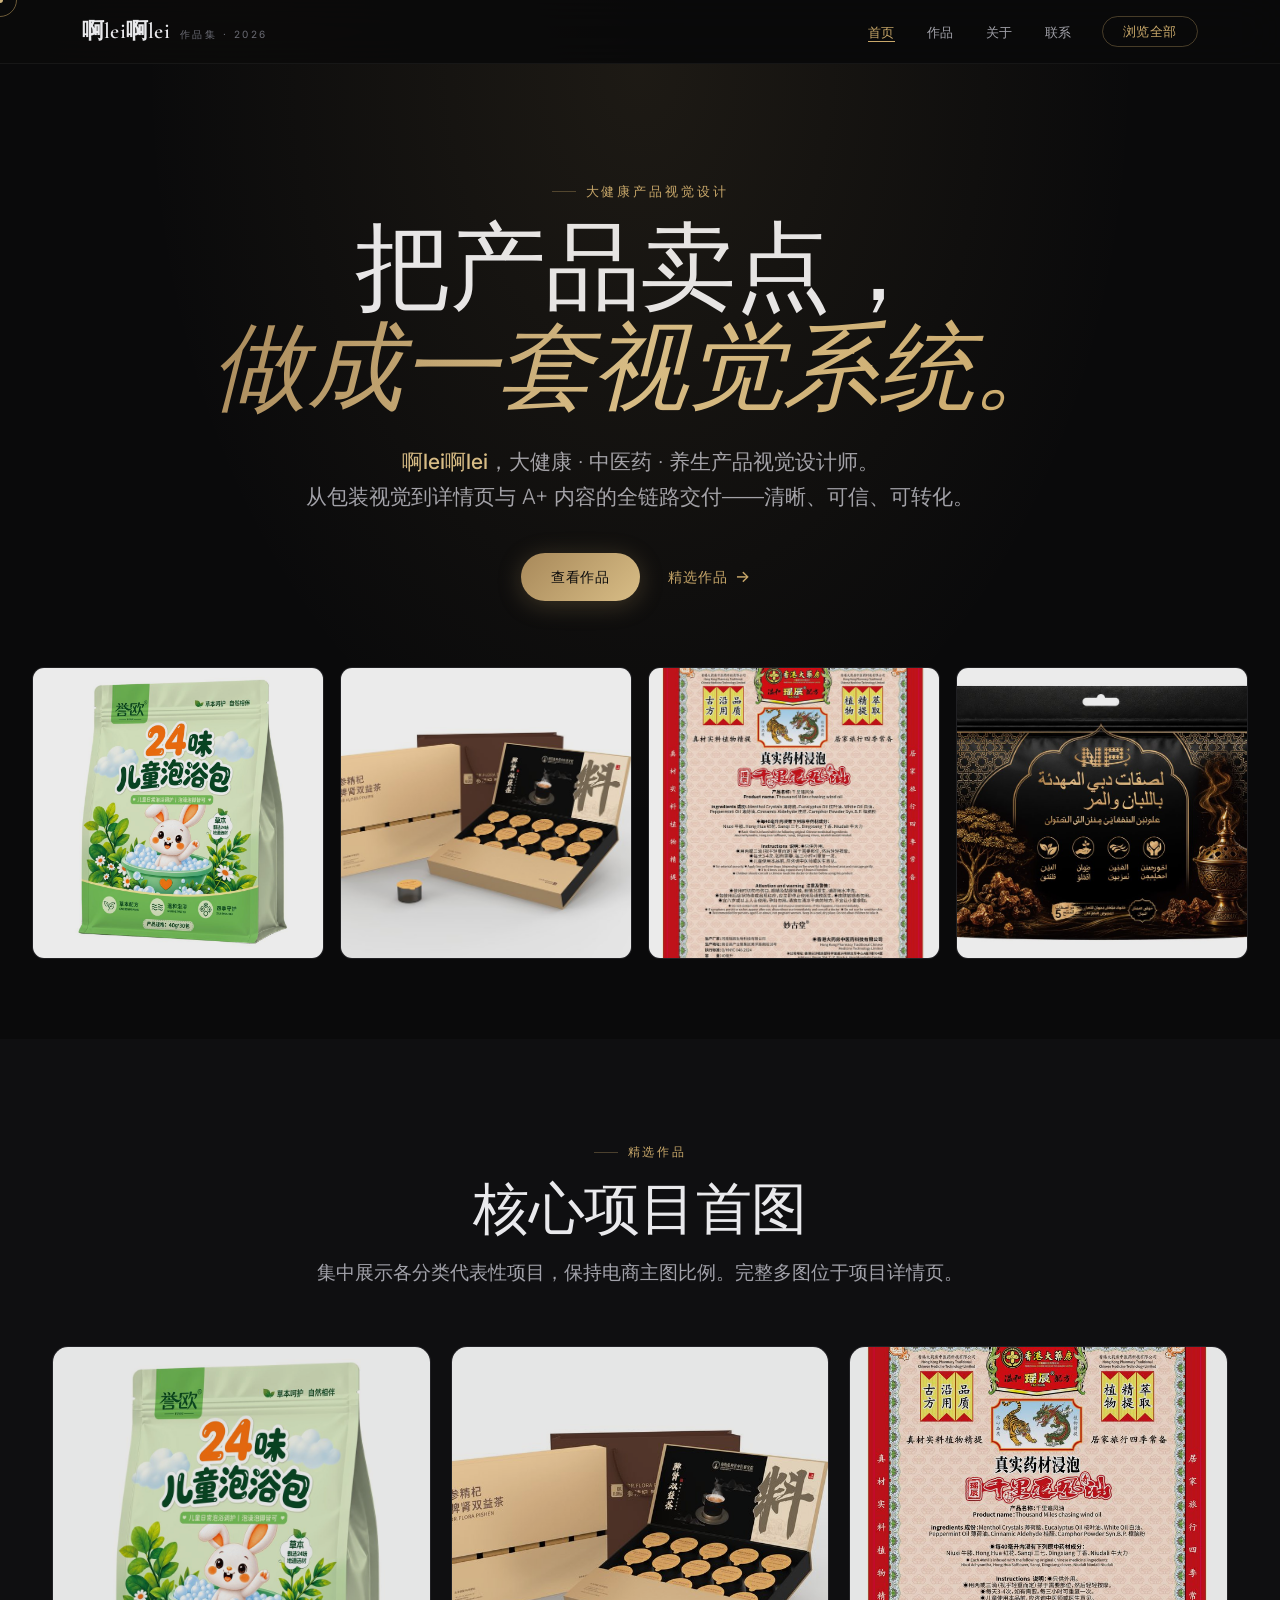
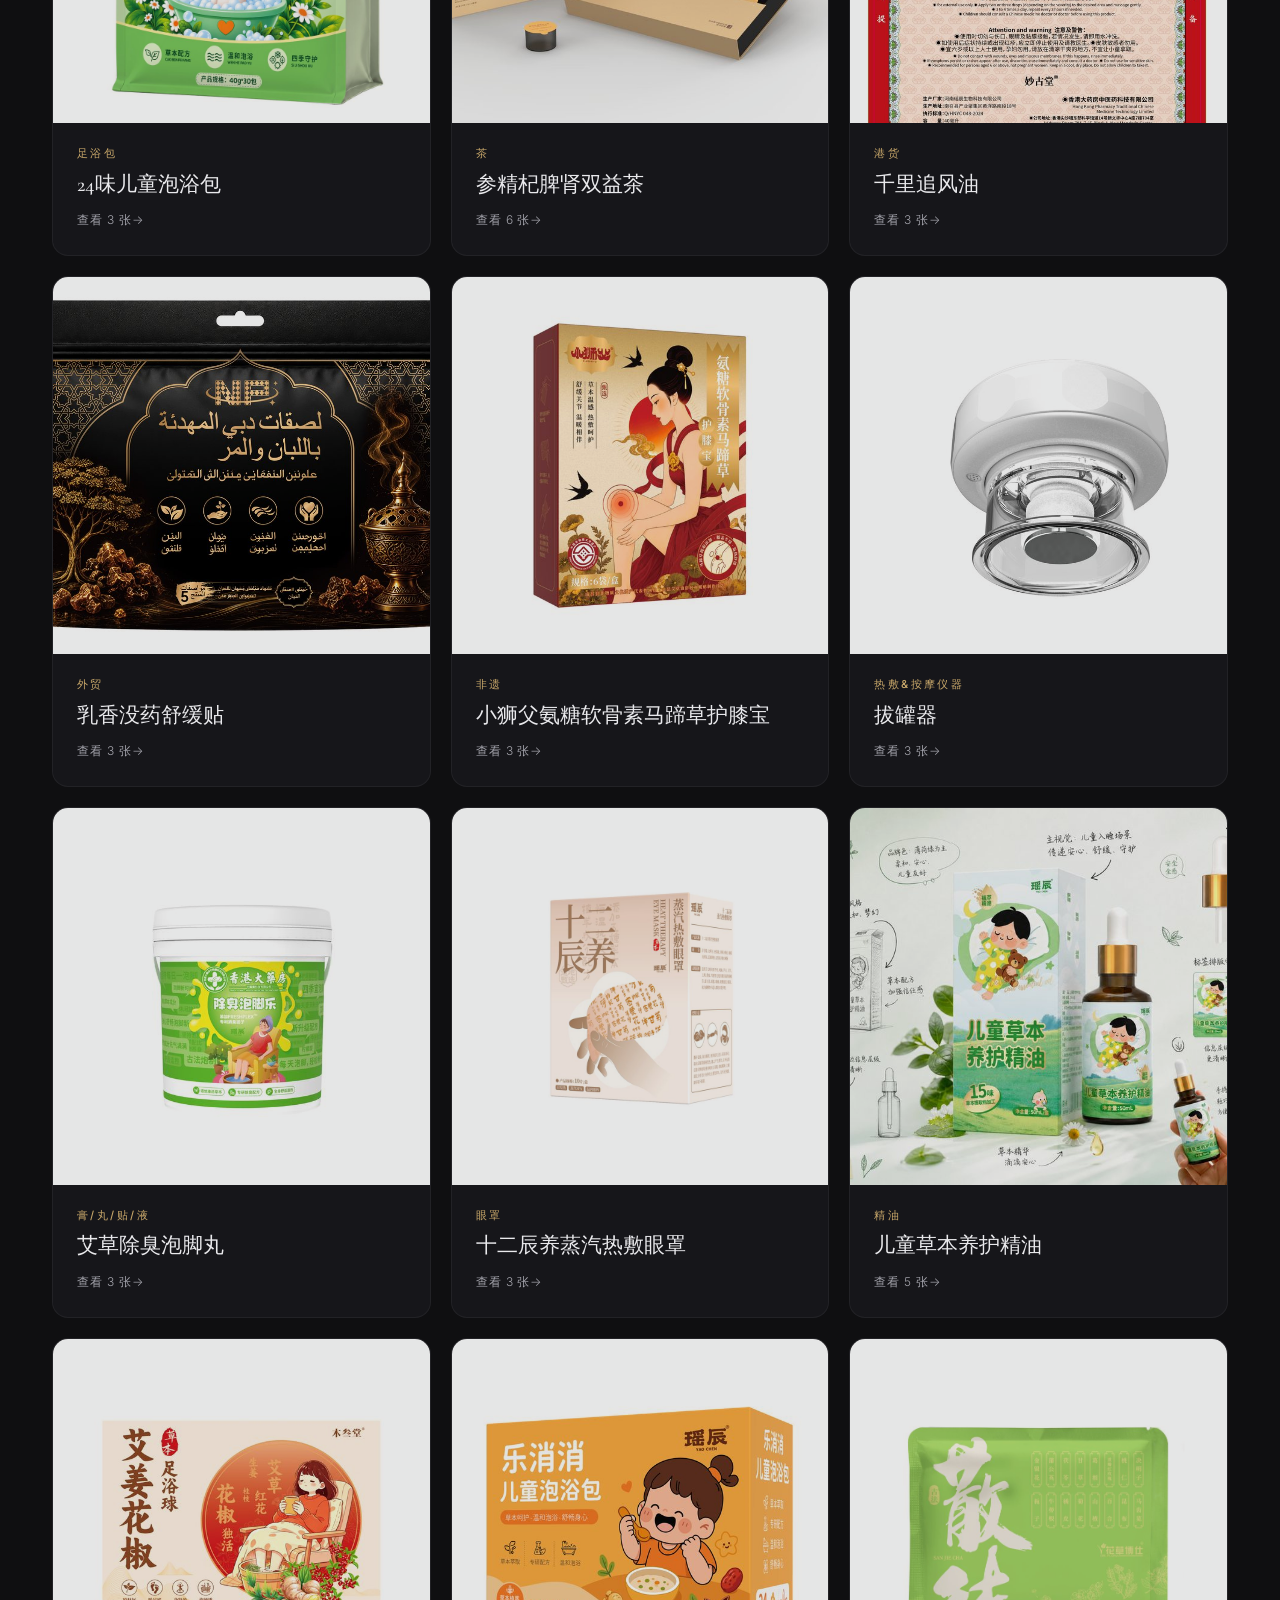
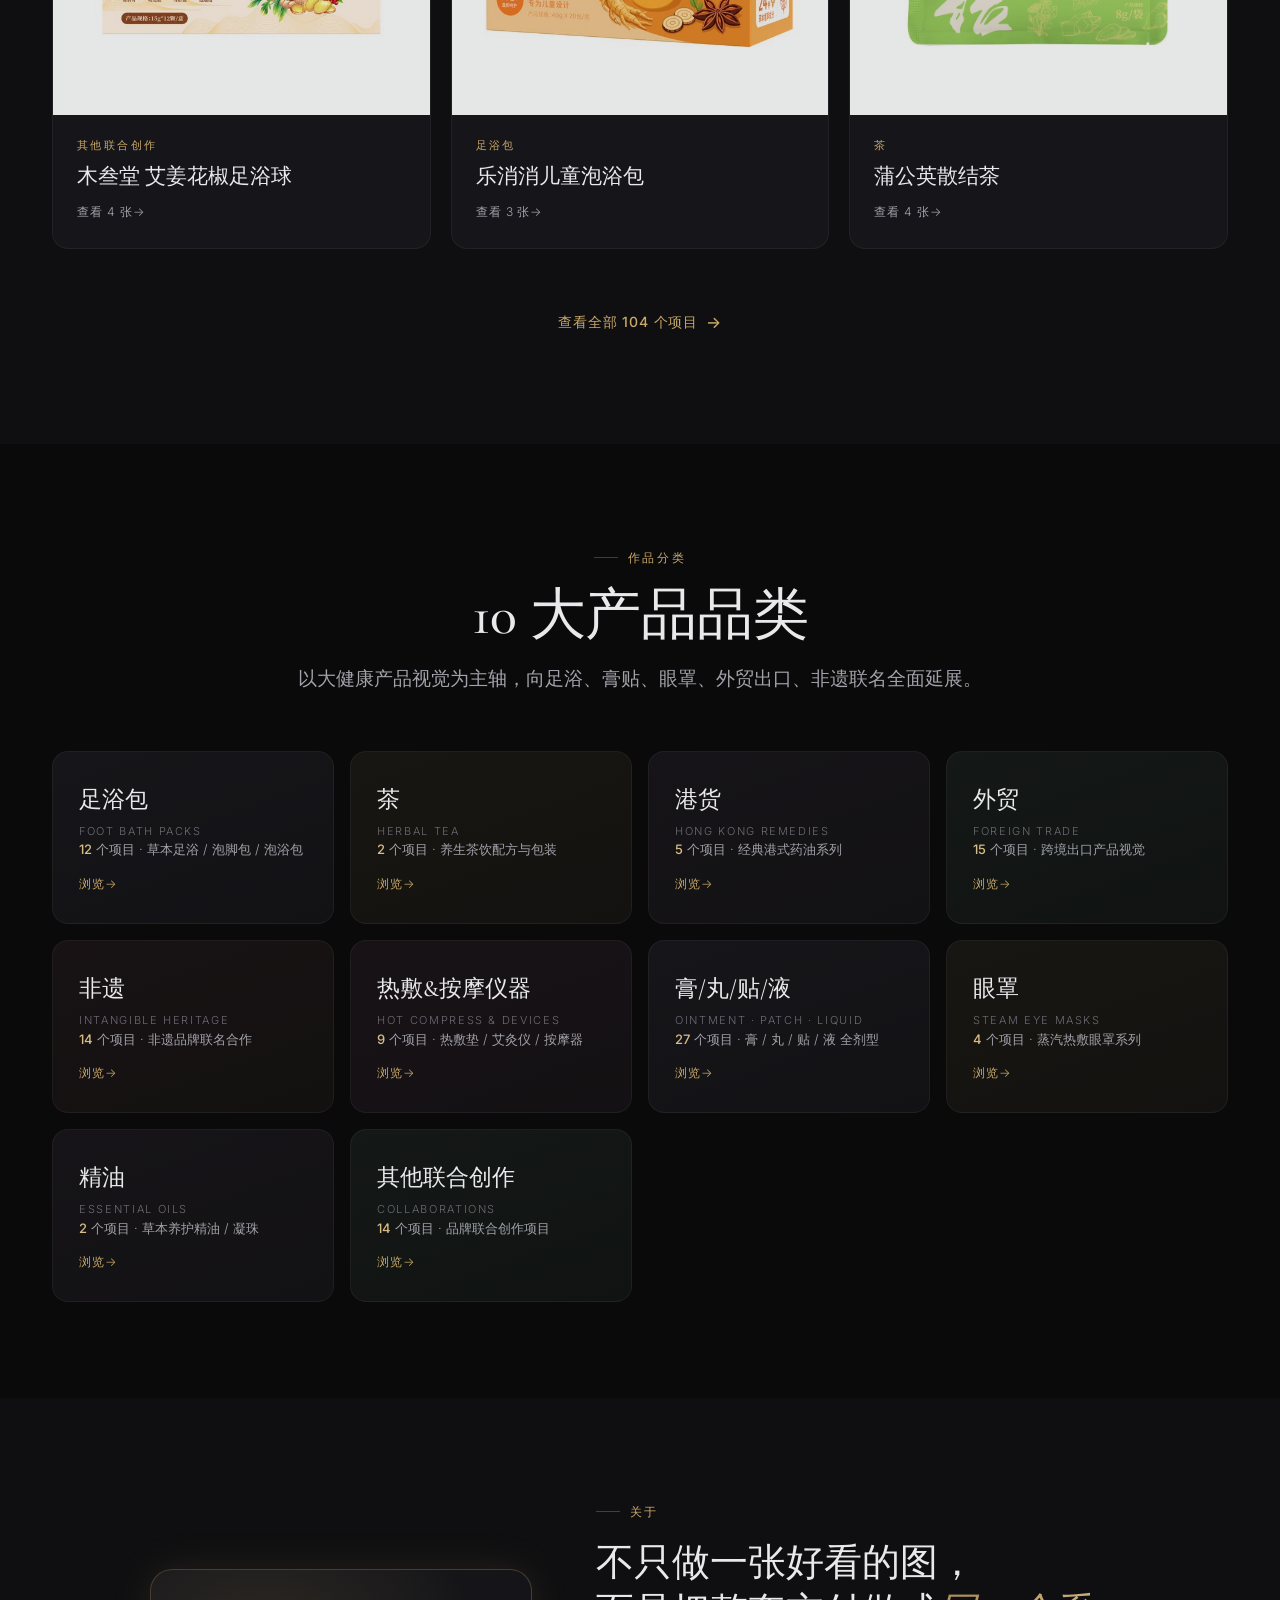
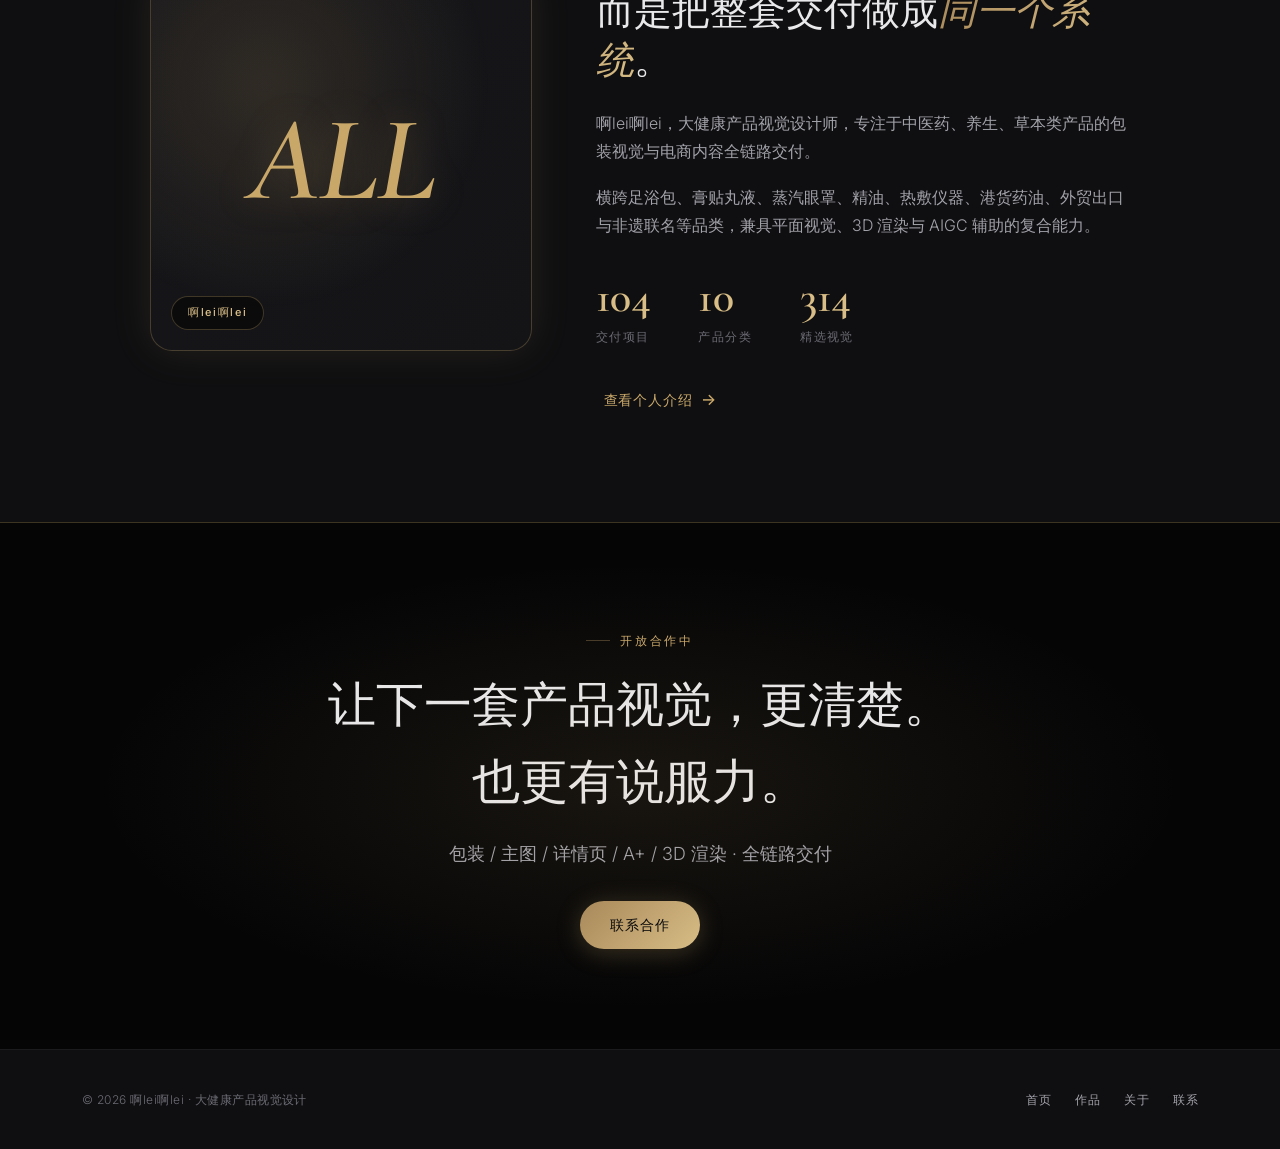
==== commit 365bf08a: "redesign: 黑色低奢高雅风格重构 + 香槟金点缀 + 鼠标交互动效(自定义光标/波纹/3D倾斜/滚动进度/导航变深/光泽扫过)" ====
--- a/index.html
+++ b/index.html
@@ -10,7 +10,7 @@
 <meta property="og:description" content="大健康产品视觉设计师作品集 — 104 个项目 / 10 大分类">
 <meta property="og:type" content="website">
 <link rel="stylesheet" href="assets/css/style.css">
-<link rel="icon" href="data:image/svg+xml,<svg xmlns='http://www.w3.org/2000/svg' viewBox='0 0 100 100'><rect width='100' height='100' rx='22' fill='%23f5f5f7'/><text x='50' y='70' font-size='44' font-family='-apple-system' font-weight='700' text-anchor='middle' fill='%230071e3'>ALL</text></svg>">
+<link rel="icon" href="data:image/svg+xml,<svg xmlns='http://www.w3.org/2000/svg' viewBox='0 0 100 100'><rect width='100' height='100' rx='22' fill='%230a0a0b'/><text x='50' y='71' font-size='42' font-family='serif' font-weight='600' font-style='italic' text-anchor='middle' fill='%23c9a86a'>ALL</text></svg>">
 </head>
 <body>
 
--- a/assets/css/style.css
+++ b/assets/css/style.css
@@ -1,213 +1,437 @@
 /* ============================================================
-   啊lei啊lei · 2026 作品集 — Apple-style Design System
-   浅色 / 极简 / 大留白 / 圆角 / SF Pro 字体
-   ============================================================ */
+   啊lei啊lei · 2026 作品集 — Noir Luxe Design System
+   深黑 / 香槟金 / 玻璃质感 / 衬线标题 / 低奢高雅
+   ============================================================ */
+
+@import url('https://fonts.googleapis.com/css2?family=Cormorant+Garamond:wght@400;500;600;700&family=Inter:wght@300;400;500;600&display=swap');
 
 :root {
-  --bg:        #ffffff;
-  --bg-alt:    #f5f5f7;
-  --bg-tile:   #fafafc;
-  --bg-dark:   #1d1d1f;
-  --ink:       #1d1d1f;
-  --ink-sub:   #6e6e73;
-  --ink-muted: #86868b;
-  --blue:      #0071e3;
-  --blue-hover:#0077ed;
-  --blue-soft: #2997ff;
-  --border:    #d2d2d7;
-  --border-soft:#e8e8ed;
-  --radius:    18px;
-  --radius-lg: 24px;
-  --radius-pill: 980px;
-  --shadow:    0 4px 20px rgba(0,0,0,.06);
-  --shadow-hover: 0 12px 40px rgba(0,0,0,.10);
-  --font: -apple-system, BlinkMacSystemFont, "SF Pro Display", "SF Pro Text",
-          "PingFang SC", "Microsoft YaHei", "Hiragino Sans GB", "Segoe UI", Roboto, sans-serif;
-  --maxw: 1200px;
+  /* —— 黑色背景层级 —— */
+  --bg:          #0a0a0b;
+  --bg-alt:      #0f0f11;
+  --bg-tile:     #141417;
+  --bg-card:     #16161a;
+  --bg-glass:    rgba(255,255,255,.035);
+  --bg-glass-2:  rgba(255,255,255,.06);
+  --bg-dark:     #050506;
+
+  /* —— 文字层级 —— */
+  --ink:         #e9e9ec;
+  --ink-sub:     #a2a2aa;
+  --ink-muted:   #6b6b74;
+  --ink-faint:   #44444c;
+
+  /* —— 香槟金主点缀（低奢） —— */
+  --gold:        #c9a86a;
+  --gold-bright: #d8bd86;
+  --gold-deep:   #a8895a;
+  --gold-soft:   rgba(201,168,106,.16);
+  --gold-line:   rgba(201,168,106,.32);
+
+  /* —— 边框 —— */
+  --border:       rgba(255,255,255,.08);
+  --border-soft:  rgba(255,255,255,.05);
+  --border-gold:  rgba(201,168,106,.28);
+
+  /* —— 圆角 —— */
+  --radius:       16px;
+  --radius-lg:    22px;
+  --radius-pill:  980px;
+
+  /* —— 投影 —— */
+  --shadow:       0 8px 30px rgba(0,0,0,.5);
+  --shadow-hover: 0 20px 60px rgba(0,0,0,.6), 0 0 0 1px var(--border-gold);
+  --shadow-gold:  0 0 40px rgba(201,168,106,.12);
+
+  /* —— 字体 —— */
+  --font-serif:  "Cormorant Garamond", "Songti SC", "STSong", serif;
+  --font:        "Inter", -apple-system, BlinkMacSystemFont, "SF Pro Display",
+                 "PingFang SC", "Microsoft YaHei", "Hiragino Sans GB", "Segoe UI", Roboto, sans-serif;
+  --maxw: 1240px;
   --maxw-narrow: 980px;
 }
 
 * { box-sizing: border-box; margin: 0; padding: 0; }
 html { scroll-behavior: smooth; -webkit-text-size-adjust: 100%; }
+
 body {
   background: var(--bg);
   color: var(--ink);
   font-family: var(--font);
-  font-size: 17px;
-  line-height: 1.47;
+  font-size: 16px;
+  line-height: 1.6;
+  font-weight: 300;
   -webkit-font-smoothing: antialiased;
   -moz-osx-font-smoothing: grayscale;
   overflow-x: hidden;
-}
-a { color: var(--blue); text-decoration: none; }
-a:hover { color: var(--blue-hover); text-decoration: underline; }
+  cursor: none; /* 隐藏原生光标，用自定义 */
+}
+
+/* 全局微噪点背景纹理 */
+body::before {
+  content: "";
+  position: fixed; inset: 0;
+  background-image:
+    radial-gradient(circle at 18% 22%, rgba(201,168,106,.05) 0%, transparent 40%),
+    radial-gradient(circle at 82% 78%, rgba(201,168,106,.04) 0%, transparent 45%);
+  pointer-events: none; z-index: 0;
+}
+body > * { position: relative; z-index: 1; }
+
+a { color: var(--gold); text-decoration: none; transition: color .3s ease; }
+a:hover { color: var(--gold-bright); }
 img { max-width: 100%; display: block; }
-::selection { background: var(--blue-soft); color: #fff; }
-
-::-webkit-scrollbar { width: 10px; }
-::-webkit-scrollbar-track { background: var(--bg-alt); }
-::-webkit-scrollbar-thumb { background: #c7c7cc; border-radius: 5px; }
+::selection { background: var(--gold-soft); color: var(--gold-bright); }
+
+::-webkit-scrollbar { width: 8px; }
+::-webkit-scrollbar-track { background: var(--bg-dark); }
+::-webkit-scrollbar-thumb { background: rgba(201,168,106,.25); border-radius: 4px; }
+::-webkit-scrollbar-thumb:hover { background: rgba(201,168,106,.45); }
+
+/* ============================================================
+   自定义光标
+   ============================================================ */
+.cursor-dot, .cursor-ring {
+  position: fixed; top: 0; left: 0;
+  pointer-events: none; z-index: 9999;
+  border-radius: 50%;
+  transform: translate(-50%, -50%);
+  mix-blend-mode: difference;
+}
+.cursor-dot {
+  width: 6px; height: 6px;
+  background: var(--gold-bright);
+  transition: transform .12s ease, opacity .2s;
+}
+.cursor-ring {
+  width: 34px; height: 34px;
+  border: 1px solid rgba(201,168,106,.55);
+  transition: transform .25s cubic-bezier(.22,1,.36,1), width .25s, height .25s, border-color .25s, opacity .2s;
+}
+.cursor-ring.hover {
+  width: 56px; height: 56px;
+  border-color: var(--gold);
+  background: rgba(201,168,106,.08);
+}
+.cursor-ring.click { transform: translate(-50%, -50%) scale(.8); }
+@media (max-width: 900px), (hover: none) {
+  body { cursor: auto; }
+  .cursor-dot, .cursor-ring { display: none; }
+}
+
+/* ============================================================
+   滚动进度条
+   ============================================================ */
+.scroll-progress {
+  position: fixed; top: 0; left: 0; height: 2px;
+  width: 0%; z-index: 200;
+  background: linear-gradient(90deg, var(--gold-deep), var(--gold-bright), var(--gold));
+  box-shadow: 0 0 12px rgba(201,168,106,.6);
+  transition: width .1s linear;
+}
 
 /* ---------- helpers ---------- */
-.wrap { max-width: var(--maxw); margin: 0 auto; padding: 0 22px; }
-.wrap-narrow { max-width: var(--maxw-narrow); margin: 0 auto; padding: 0 22px; }
+.wrap { max-width: var(--maxw); margin: 0 auto; padding: 0 32px; }
+.wrap-narrow { max-width: var(--maxw-narrow); margin: 0 auto; padding: 0 32px; }
+
 .eyebrow {
-  font-size: 13px; font-weight: 600; color: var(--blue);
-  letter-spacing: .01em; margin-bottom: 12px;
-}
-.hl { font-weight: 600; }
+  font-family: var(--font);
+  font-size: 12px; font-weight: 500; color: var(--gold);
+  letter-spacing: .22em; text-transform: uppercase;
+  margin-bottom: 18px;
+  display: inline-flex; align-items: center; gap: 10px;
+}
+.eyebrow::before {
+  content: ""; width: 24px; height: 1px; background: var(--gold-line);
+  display: inline-block;
+}
+.hl { font-weight: 500; color: var(--gold-bright); }
 .muted { color: var(--ink-sub); }
 
 /* ============================================================
-   NAV — thin translucent, Apple-style
+   NAV — 玻璃质感深色导航
    ============================================================ */
 .nav {
   position: sticky; top: 0; z-index: 100;
-  height: 48px; background: rgba(255,255,255,.8);
-  backdrop-filter: saturate(180%) blur(20px);
-  -webkit-backdrop-filter: saturate(180%) blur(20px);
+  height: 64px;
+  background: rgba(10,10,11,.72);
+  backdrop-filter: blur(24px) saturate(140%);
+  -webkit-backdrop-filter: blur(24px) saturate(140%);
   border-bottom: 1px solid var(--border-soft);
-}
-.nav .wrap { display: flex; align-items: center; justify-content: space-between; height: 100%; max-width: 1100px; }
-.brand { display: flex; align-items: baseline; gap: 8px; font-weight: 600; font-size: 16px; color: var(--ink); letter-spacing: -.01em; }
-.brand .logo { color: var(--ink); }
-.brand .sub { font-size: 11px; font-weight: 400; color: var(--ink-muted); letter-spacing: .02em; }
+  transition: background .4s ease, border-color .4s ease, box-shadow .4s ease;
+}
+.nav.scrolled {
+  background: rgba(10,10,11,.92);
+  border-bottom-color: var(--border);
+  box-shadow: 0 4px 30px rgba(0,0,0,.4);
+}
+.nav .wrap { display: flex; align-items: center; justify-content: space-between; height: 100%; max-width: 1180px; }
+
+.brand { display: flex; align-items: baseline; gap: 10px; font-weight: 500; font-size: 17px; color: var(--ink); letter-spacing: .02em; transition: color .3s; }
+.brand:hover { color: var(--gold-bright); }
+.brand .logo { font-family: var(--font-serif); font-size: 22px; font-weight: 600; letter-spacing: .01em; }
+.brand .sub { font-size: 10px; font-weight: 400; color: var(--ink-muted); letter-spacing: .25em; text-transform: uppercase; }
+
 .menu { display: flex; align-items: center; gap: 0; }
 .menu a {
-  font-size: 13px; color: var(--ink); padding: 0 12px; line-height: 48px;
-  font-weight: 400; transition: opacity .2s; text-decoration: none;
-}
-.menu a:hover { opacity: .65; text-decoration: none; }
-.menu a.active { color: var(--blue); }
+  position: relative;
+  font-size: 13px; color: var(--ink-sub); padding: 0 16px; line-height: 64px;
+  font-weight: 400; transition: color .3s ease; text-decoration: none;
+  letter-spacing: .04em;
+}
+/* 金色下划线滑入指示器 */
+.menu a::after {
+  content: ""; position: absolute; bottom: 22px; left: 16px; right: 16px;
+  height: 1px; background: var(--gold);
+  transform: scaleX(0); transform-origin: left center;
+  transition: transform .35s cubic-bezier(.22,1,.36,1);
+}
+.menu a:hover { color: var(--gold-bright); text-decoration: none; }
+.menu a:hover::after, .menu a.active::after { transform: scaleX(1); }
+.menu a.active { color: var(--gold); }
+
 .menu .nav-cta {
-  background: var(--blue); color: #fff; padding: 6px 16px; border-radius: var(--radius-pill);
-  font-size: 13px; font-weight: 400; line-height: 1; margin-left: 10px; transition: background .2s;
-}
-.menu .nav-cta:hover { background: var(--blue-hover); opacity: 1; }
-.burger { display: none; flex-direction: column; gap: 5px; cursor: pointer; padding: 6px; }
-.burger span { width: 20px; height: 1.5px; background: var(--ink); border-radius: 2px; }
+  background: transparent; color: var(--gold);
+  padding: 8px 20px; border-radius: var(--radius-pill);
+  font-size: 13px; font-weight: 500; line-height: 1; margin-left: 14px;
+  border: 1px solid var(--gold-line);
+  transition: all .35s cubic-bezier(.22,1,.36,1);
+  overflow: hidden; position: relative;
+}
+.menu .nav-cta::after { display: none; }
+.menu .nav-cta::before {
+  content: ""; position: absolute; inset: 0;
+  background: linear-gradient(135deg, var(--gold-deep), var(--gold-bright));
+  transform: translateY(100%); transition: transform .4s cubic-bezier(.22,1,.36,1);
+  z-index: -1;
+}
+.menu .nav-cta:hover { color: #0a0a0b; border-color: var(--gold); text-decoration: none; }
+.menu .nav-cta:hover::before { transform: translateY(0); }
+
+.burger { display: none; flex-direction: column; gap: 5px; cursor: pointer; padding: 8px; }
+.burger span { width: 22px; height: 1.5px; background: var(--ink); border-radius: 2px; transition: all .3s; }
+.burger.open span:nth-child(1) { transform: translateY(6.5px) rotate(45deg); }
+.burger.open span:nth-child(2) { opacity: 0; }
+.burger.open span:nth-child(3) { transform: translateY(-6.5px) rotate(-45deg); }
 
 @media (max-width: 834px) {
-  .menu { display: none; position: absolute; top: 48px; left: 0; right: 0; flex-direction: column; background: rgba(255,255,255,.96); backdrop-filter: blur(20px); border-bottom: 1px solid var(--border-soft); padding: 8px 0; }
+  .menu { display: none; position: absolute; top: 64px; left: 0; right: 0; flex-direction: column; background: rgba(10,10,11,.98); backdrop-filter: blur(24px); border-bottom: 1px solid var(--border); padding: 12px 0; }
   .menu.open { display: flex; }
-  .menu a { padding: 14px 22px; line-height: 1.4; font-size: 17px; }
-  .menu .nav-cta { margin: 8px 22px; text-align: center; }
+  .menu a { padding: 16px 32px; line-height: 1.4; font-size: 16px; }
+  .menu a::after { bottom: 12px; left: 32px; right: auto; width: 20px; }
+  .menu .nav-cta { margin: 12px 32px; text-align: center; }
   .burger { display: flex; }
   .brand .sub { display: none; }
 }
 
 /* ============================================================
-   HERO — Apple-style full-bleed, centered
+   HERO — 黑色低奢首屏
    ============================================================ */
 .hero {
-  text-align: center; padding: 90px 22px 64px;
+  text-align: center;
+  padding: 110px 32px 80px;
   background: var(--bg);
-}
-.hero .eyebrow { font-size: 15px; }
+  position: relative;
+}
+.hero::before {
+  content: ""; position: absolute; inset: 0;
+  background: radial-gradient(ellipse at 50% 0%, rgba(201,168,106,.10) 0%, transparent 55%);
+  pointer-events: none;
+}
+.hero .eyebrow { font-size: 13px; }
 .hero h1 {
-  font-size: clamp(40px, 7vw, 80px); font-weight: 600; letter-spacing: -.025em;
-  line-height: 1.05; color: var(--ink); margin-bottom: 16px;
+  font-family: var(--font-serif);
+  font-size: clamp(44px, 7.5vw, 96px); font-weight: 500; letter-spacing: -.01em;
+  line-height: 1.04; color: var(--ink); margin-bottom: 24px;
 }
 .hero h1 .grad {
-  background: linear-gradient(90deg, var(--blue) 0%, #a550f9 100%);
+  background: linear-gradient(120deg, var(--gold-deep) 0%, var(--gold-bright) 50%, var(--gold) 100%);
   -webkit-background-clip: text; background-clip: text; -webkit-text-fill-color: transparent;
+  font-style: italic;
 }
 .hero .lede {
-  font-size: clamp(19px, 2.4vw, 24px); font-weight: 400; color: var(--ink-sub);
-  max-width: 720px; margin: 0 auto 28px; line-height: 1.4;
-}
-.hero .lede b { color: var(--ink); font-weight: 600; }
-.hero-cta { display: flex; gap: 24px; justify-content: center; align-items: center; flex-wrap: wrap; }
+  font-size: clamp(17px, 2.2vw, 21px); font-weight: 300; color: var(--ink-sub);
+  max-width: 680px; margin: 0 auto 36px; line-height: 1.7;
+}
+.hero .lede b { color: var(--gold-bright); font-weight: 500; }
+.hero-cta { display: flex; gap: 20px; justify-content: center; align-items: center; flex-wrap: wrap; }
 
 /* buttons */
 .btn {
-  display: inline-flex; align-items: center; gap: 6px;
-  font-size: 15px; font-weight: 400; padding: 11px 24px;
-  border-radius: var(--radius-pill); transition: all .2s; text-decoration: none;
-}
-.btn-primary { background: var(--blue); color: #fff; }
-.btn-primary:hover { background: var(--blue-hover); text-decoration: none; color: #fff; }
-.btn-ghost { color: var(--blue); }
-.btn-ghost:hover { color: var(--blue-hover); text-decoration: none; }
-.btn-ghost::after { content: " \203A"; font-size: 18px; }
-.btn-outline { border: 1px solid var(--blue); color: var(--blue); }
-.btn-outline:hover { background: var(--blue); color: #fff; text-decoration: none; }
+  display: inline-flex; align-items: center; gap: 8px;
+  font-size: 14px; font-weight: 500; padding: 13px 30px;
+  border-radius: var(--radius-pill);
+  transition: all .4s cubic-bezier(.22,1,.36,1);
+  text-decoration: none; letter-spacing: .06em;
+  position: relative; overflow: hidden; cursor: none;
+}
+.btn-primary {
+  background: linear-gradient(135deg, var(--gold-deep), var(--gold-bright));
+  color: #0a0a0b;
+  box-shadow: 0 4px 24px rgba(201,168,106,.25);
+}
+.btn-primary:hover {
+  background: linear-gradient(135deg, var(--gold), var(--gold-bright));
+  color: #0a0a0b; text-decoration: none;
+  box-shadow: 0 8px 36px rgba(201,168,106,.4);
+  transform: translateY(-2px);
+}
+/* 光泽扫过 */
+.btn-primary::before {
+  content: ""; position: absolute; top: 0; left: -120%;
+  width: 80%; height: 100%;
+  background: linear-gradient(110deg, transparent, rgba(255,255,255,.4), transparent);
+  transition: left .6s cubic-bezier(.22,1,.36,1);
+}
+.btn-primary:hover::before { left: 130%; }
+
+.btn-ghost { color: var(--gold); padding: 13px 8px; }
+.btn-ghost:hover { color: var(--gold-bright); text-decoration: none; }
+.btn-ghost::after { content: " \2192"; font-size: 16px; transition: transform .3s; display: inline-block; }
+.btn-ghost:hover::after { transform: translateX(4px); }
+
+.btn-outline { border: 1px solid var(--gold-line); color: var(--gold); background: transparent; }
+.btn-outline:hover { background: var(--gold); color: #0a0a0b; text-decoration: none; border-color: var(--gold); }
 
 /* hero showcase tile row */
 .hero-showcase {
-  margin-top: 56px; display: grid; grid-template-columns: repeat(4, 1fr); gap: 14px;
+  margin-top: 64px; display: grid; grid-template-columns: repeat(4, 1fr); gap: 16px;
   max-width: var(--maxw); margin-left: auto; margin-right: auto;
 }
 .hero-showcase .tile {
-  aspect-ratio: 1; border-radius: 14px; overflow: hidden; background: var(--bg-alt);
-}
-.hero-showcase .tile img { width: 100%; height: 100%; object-fit: cover; }
+  aspect-ratio: 1; border-radius: 12px; overflow: hidden;
+  background: var(--bg-tile);
+  border: 1px solid var(--border-soft);
+  position: relative;
+  transition: transform .5s cubic-bezier(.22,1,.36,1), border-color .4s, box-shadow .4s;
+}
+.hero-showcase .tile:hover {
+  transform: translateY(-6px);
+  border-color: var(--border-gold);
+  box-shadow: var(--shadow-gold);
+}
+.hero-showcase .tile img {
+  width: 100%; height: 100%; object-fit: cover;
+  transition: transform .6s cubic-bezier(.22,1,.36,1), filter .4s;
+  filter: brightness(.92) saturate(1.05);
+}
+.hero-showcase .tile:hover img { transform: scale(1.08); filter: brightness(1.05) saturate(1.15); }
 @media (max-width: 834px) { .hero-showcase { grid-template-columns: repeat(2, 1fr); } }
 
 /* ============================================================
    SECTIONS
    ============================================================ */
-section { padding: 88px 0; }
+section { padding: 96px 0; }
 section.alt { background: var(--bg-alt); }
-.sec-head { text-align: center; max-width: 720px; margin: 0 auto 48px; }
+.sec-head { text-align: center; max-width: 720px; margin: 0 auto 56px; }
 .sec-head h2 {
-  font-size: clamp(32px, 5vw, 52px); font-weight: 600; letter-spacing: -.02em;
-  color: var(--ink); line-height: 1.08; margin-bottom: 12px;
-}
-.sec-head .sub { font-size: clamp(17px, 2vw, 21px); color: var(--ink-sub); line-height: 1.4; }
+  font-family: var(--font-serif);
+  font-size: clamp(34px, 5vw, 56px); font-weight: 500; letter-spacing: -.005em;
+  color: var(--ink); line-height: 1.1; margin-bottom: 16px;
+}
+.sec-head .sub { font-size: clamp(16px, 2vw, 19px); color: var(--ink-sub); line-height: 1.7; font-weight: 300; }
 .sec-head.left { text-align: left; margin-left: 0; }
 
 /* ============================================================
-   FEATURED TILES — large 2-col, Apple product tile style
-   ============================================================ */
-.feat-grid { display: grid; grid-template-columns: repeat(3, 1fr); gap: 18px; }
+   FEATURED TILES
+   ============================================================ */
+.feat-grid { display: grid; grid-template-columns: repeat(3, 1fr); gap: 20px; }
 .feat-card {
   position: relative; border-radius: var(--radius); overflow: hidden;
-  background: var(--bg-alt); transition: transform .3s ease, box-shadow .3s ease;
+  background: var(--bg-card);
+  border: 1px solid var(--border-soft);
+  transition: transform .5s cubic-bezier(.22,1,.36,1), box-shadow .5s, border-color .4s;
   display: flex; flex-direction: column; text-decoration: none;
 }
-.feat-card:hover { transform: translateY(-4px); box-shadow: var(--shadow-hover); text-decoration: none; }
-.feat-card .img-wrap { aspect-ratio: 1; overflow: hidden; background: #fff; }
-.feat-card .img-wrap img { width: 100%; height: 100%; object-fit: cover; transition: transform .4s ease; }
-.feat-card:hover .img-wrap img { transform: scale(1.03); }
-.feat-card .info { padding: 20px 22px 24px; }
-.feat-card .cat { font-size: 12px; font-weight: 600; color: var(--blue); letter-spacing: .02em; }
-.feat-card h3 { font-size: 19px; font-weight: 600; color: var(--ink); margin-top: 4px; letter-spacing: -.01em; line-height: 1.25; }
-.feat-card .more { font-size: 13px; color: var(--blue); margin-top: 8px; }
-.feat-card .more::after { content: " \203A"; }
-.feat-card:hover .more { text-decoration: underline; }
-.feat-more { text-align: center; margin-top: 40px; }
+.feat-card:hover {
+  transform: translateY(-8px);
+  box-shadow: var(--shadow-hover);
+  border-color: var(--border-gold);
+  text-decoration: none;
+}
+/* 光泽扫过 */
+.feat-card::before {
+  content: ""; position: absolute; top: 0; left: 0; right: 0; height: 50%;
+  background: linear-gradient(180deg, rgba(201,168,106,.08), transparent);
+  opacity: 0; transition: opacity .5s; pointer-events: none; z-index: 2;
+}
+.feat-card:hover::before { opacity: 1; }
+.feat-card .img-wrap {
+  aspect-ratio: 1; overflow: hidden; background: var(--bg-tile);
+  position: relative;
+}
+.feat-card .img-wrap::after {
+  content: ""; position: absolute; inset: 0;
+  background: linear-gradient(180deg, transparent 60%, rgba(0,0,0,.4));
+  opacity: 0; transition: opacity .5s; pointer-events: none;
+}
+.feat-card:hover .img-wrap::after { opacity: 1; }
+.feat-card .img-wrap img {
+  width: 100%; height: 100%; object-fit: cover;
+  transition: transform .7s cubic-bezier(.22,1,.36,1), filter .5s;
+  filter: brightness(.9) saturate(1.05);
+}
+.feat-card:hover .img-wrap img { transform: scale(1.06); filter: brightness(1.05) saturate(1.15); }
+.feat-card .info { padding: 22px 24px 26px; position: relative; z-index: 3; }
+.feat-card .cat { font-size: 11px; font-weight: 500; color: var(--gold); letter-spacing: .22em; text-transform: uppercase; }
+.feat-card h3 {
+  font-family: var(--font-serif);
+  font-size: 21px; font-weight: 500; color: var(--ink); margin-top: 8px;
+  letter-spacing: 0; line-height: 1.3;
+}
+.feat-card .more { font-size: 12px; color: var(--ink-sub); margin-top: 12px; letter-spacing: .08em; transition: color .3s; }
+.feat-card .more::after { content: " \2192"; transition: transform .3s; display: inline-block; }
+.feat-card:hover .more { color: var(--gold); }
+.feat-card:hover .more::after { transform: translateX(4px); }
+.feat-more { text-align: center; margin-top: 48px; }
 @media (max-width: 834px) { .feat-grid { grid-template-columns: repeat(2, 1fr); } }
 @media (max-width: 480px) { .feat-grid { grid-template-columns: 1fr; } }
 
 /* ============================================================
-   CATEGORY INDEX — colored tiles
-   ============================================================ */
-.cat-grid { display: grid; grid-template-columns: repeat(4, 1fr); gap: 14px; }
+   CATEGORY INDEX — 黑金质感瓦片
+   ============================================================ */
+.cat-grid { display: grid; grid-template-columns: repeat(4, 1fr); gap: 16px; }
 .cat-tile {
-  border-radius: var(--radius); overflow: hidden; padding: 28px 24px; min-height: 150px;
+  position: relative; overflow: hidden;
+  border-radius: var(--radius); padding: 30px 26px; min-height: 160px;
   display: flex; flex-direction: column; justify-content: space-between;
-  transition: transform .3s ease; text-decoration: none; color: var(--ink);
-}
-.cat-tile:hover { transform: scale(1.02); text-decoration: none; color: var(--ink); }
-.cat-tile .ct-name { font-size: 22px; font-weight: 600; letter-spacing: -.01em; }
-.cat-tile .ct-en { font-size: 12px; color: var(--ink-sub); margin-top: 2px; }
-.cat-tile .ct-meta { font-size: 13px; color: var(--ink-muted); }
-.cat-tile .ct-meta b { color: var(--ink); font-weight: 600; }
-.cat-tile .ct-link { font-size: 13px; color: var(--blue); margin-top: 12px; }
-.cat-tile .ct-link::after { content: " \203A"; }
-
-/* tile background colors (Apple-style pastel variety) */
-.cat-tile.c1 { background: #f5f5f7; }
-.cat-tile.c2 { background: #eef4fb; }
-.cat-tile.c3 { background: #f0eef8; }
-.cat-tile.c4 { background: #eef8f4; }
-.cat-tile.c5 { background: #fbf3ee; }
-.cat-tile.c6 { background: #fbf0f3; }
-.cat-tile.c7 { background: #f5f5f7; }
-.cat-tile.c8 { background: #eef4fb; }
-.cat-tile.c9 { background: #f0eef8; }
-.cat-tile.c10 { background: #eef8f4; }
+  transition: transform .5s cubic-bezier(.22,1,.36,1), border-color .4s, box-shadow .4s;
+  text-decoration: none; color: var(--ink);
+  background: var(--bg-card);
+  border: 1px solid var(--border-soft);
+  cursor: none;
+}
+.cat-tile::before {
+  content: ""; position: absolute; inset: 0;
+  background: linear-gradient(135deg, rgba(201,168,106,.10), transparent 60%);
+  opacity: 0; transition: opacity .5s; pointer-events: none;
+}
+.cat-tile:hover {
+  transform: translateY(-6px);
+  text-decoration: none; color: var(--ink);
+  border-color: var(--border-gold);
+  box-shadow: var(--shadow-gold), var(--shadow);
+}
+.cat-tile:hover::before { opacity: 1; }
+.cat-tile .ct-name { font-family: var(--font-serif); font-size: 23px; font-weight: 500; letter-spacing: 0; }
+.cat-tile .ct-en { font-size: 11px; color: var(--ink-muted); margin-top: 4px; letter-spacing: .15em; text-transform: uppercase; }
+.cat-tile .ct-meta { font-size: 13px; color: var(--ink-sub); line-height: 1.5; }
+.cat-tile .ct-meta b { color: var(--gold-bright); font-weight: 500; }
+.cat-tile .ct-link { font-size: 12px; color: var(--gold); margin-top: 14px; letter-spacing: .1em; }
+.cat-tile .ct-link::after { content: " \2192"; transition: transform .3s; display: inline-block; }
+.cat-tile:hover .ct-link::after { transform: translateX(4px); }
+
+/* 各分类微调底色（保留深色基调，金色调变化） */
+.cat-tile.c1  { background: linear-gradient(160deg, #16161a, #121215); }
+.cat-tile.c2  { background: linear-gradient(160deg, #181612, #131210); }
+.cat-tile.c3  { background: linear-gradient(160deg, #161418, #121113); }
+.cat-tile.c4  { background: linear-gradient(160deg, #141816, #101312); }
+.cat-tile.c5  { background: linear-gradient(160deg, #181214, #131110); }
+.cat-tile.c6  { background: linear-gradient(160deg, #181216, #131113); }
+.cat-tile.c7  { background: linear-gradient(160deg, #16161a, #121215); }
+.cat-tile.c8  { background: linear-gradient(160deg, #181612, #131210); }
+.cat-tile.c9  { background: linear-gradient(160deg, #161418, #121113); }
+.cat-tile.c10 { background: linear-gradient(160deg, #141816, #101312); }
 
 @media (max-width: 1000px) { .cat-grid { grid-template-columns: repeat(3, 1fr); } }
 @media (max-width: 640px) { .cat-grid { grid-template-columns: repeat(2, 1fr); } }
@@ -215,183 +439,344 @@
 /* ============================================================
    ABOUT BLOCK
    ============================================================ */
-.about-block { display: grid; grid-template-columns: 1fr 1.4fr; gap: 56px; align-items: center; max-width: 980px; margin: 0 auto; }
+.about-block { display: grid; grid-template-columns: 1fr 1.4fr; gap: 64px; align-items: center; max-width: 980px; margin: 0 auto; }
 .about-portrait {
   aspect-ratio: 1; border-radius: var(--radius-lg); overflow: hidden;
-  background: linear-gradient(135deg, #f5f5f7 0%, #eef4fb 100%);
+  background: linear-gradient(135deg, var(--bg-card) 0%, var(--bg-tile) 100%);
+  border: 1px solid var(--border-gold);
   display: flex; align-items: center; justify-content: center; position: relative;
+  box-shadow: var(--shadow-gold);
+}
+.about-portrait::after {
+  content: ""; position: absolute; inset: 0;
+  background: radial-gradient(circle at 30% 30%, rgba(201,168,106,.15), transparent 60%);
+  pointer-events: none;
 }
 .about-portrait .mono-glyph {
-  font-size: clamp(80px, 12vw, 130px); font-weight: 700; color: #d2d2d7;
-  letter-spacing: -.04em; line-height: 1;
+  font-family: var(--font-serif);
+  font-size: clamp(70px, 11vw, 120px); font-weight: 600;
+  color: var(--gold);
+  letter-spacing: -.02em; line-height: 1; font-style: italic;
+  text-shadow: 0 0 40px rgba(201,168,106,.3);
 }
 .about-portrait .badge {
-  position: absolute; bottom: 18px; left: 18px; background: rgba(255,255,255,.9);
-  backdrop-filter: blur(10px); border-radius: var(--radius-pill); padding: 6px 14px;
-  font-size: 12px; font-weight: 600; color: var(--ink);
+  position: absolute; bottom: 20px; left: 20px;
+  background: rgba(10,10,11,.85);
+  backdrop-filter: blur(12px);
+  border: 1px solid var(--border-gold);
+  border-radius: var(--radius-pill); padding: 7px 16px;
+  font-size: 11px; font-weight: 500; color: var(--gold-bright); letter-spacing: .15em;
 }
 .about-text .quote {
-  font-size: clamp(24px, 3vw, 34px); font-weight: 600; letter-spacing: -.015em;
-  line-height: 1.25; color: var(--ink); margin-bottom: 20px;
-}
-.about-text .quote .hl { color: var(--blue); }
-.about-text p { font-size: 17px; color: var(--ink-sub); line-height: 1.5; margin-bottom: 16px; }
-.about-stats { display: flex; gap: 40px; margin-top: 28px; }
-.about-stats .s .n { font-size: 40px; font-weight: 600; color: var(--blue); letter-spacing: -.02em; line-height: 1; }
-.about-stats .s .l { font-size: 13px; color: var(--ink-sub); margin-top: 4px; }
-@media (max-width: 834px) { .about-block { grid-template-columns: 1fr; gap: 36px; } .about-portrait { max-width: 360px; margin: 0 auto; } }
-
-/* ============================================================
-   CTA strip — dark or blue
+  font-family: var(--font-serif);
+  font-size: clamp(26px, 3.2vw, 38px); font-weight: 500; letter-spacing: 0;
+  line-height: 1.28; color: var(--ink); margin-bottom: 24px;
+}
+.about-text .quote .hl {
+  background: linear-gradient(120deg, var(--gold-deep), var(--gold-bright));
+  -webkit-background-clip: text; background-clip: text; -webkit-text-fill-color: transparent;
+  font-style: italic;
+}
+.about-text p { font-size: 16px; color: var(--ink-sub); line-height: 1.75; margin-bottom: 18px; font-weight: 300; }
+.about-stats { display: flex; gap: 48px; margin-top: 36px; }
+.about-stats .s .n {
+  font-family: var(--font-serif);
+  font-size: 44px; font-weight: 600; color: var(--gold-bright);
+  letter-spacing: -.01em; line-height: 1;
+}
+.about-stats .s .l { font-size: 12px; color: var(--ink-muted); margin-top: 8px; letter-spacing: .12em; text-transform: uppercase; }
+@media (max-width: 834px) { .about-block { grid-template-columns: 1fr; gap: 40px; } .about-portrait { max-width: 360px; margin: 0 auto; } }
+
+/* ============================================================
+   CTA strip — 深黑金光
    ============================================================ */
 .cta-strip {
-  background: var(--bg-dark); color: #fff; text-align: center; padding: 88px 22px;
-}
-.cta-strip .eyebrow { color: #2997ff; }
-.cta-strip h3 { font-size: clamp(28px, 4vw, 44px); font-weight: 600; letter-spacing: -.02em; margin-bottom: 14px; }
-.cta-strip p { color: #a1a1a6; font-size: 19px; margin-bottom: 28px; }
-.cta-strip .btn-primary { background: #0071e3; }
-.cta-strip .btn-primary:hover { background: #0077ed; }
+  background: var(--bg-dark);
+  text-align: center; padding: 100px 32px;
+  position: relative; overflow: hidden;
+  border-top: 1px solid var(--border-gold);
+}
+.cta-strip::before {
+  content: ""; position: absolute; inset: 0;
+  background: radial-gradient(ellipse at 50% 50%, rgba(201,168,106,.10) 0%, transparent 60%);
+  pointer-events: none;
+}
+.cta-strip .eyebrow { color: var(--gold); }
+.cta-strip h3 {
+  font-family: var(--font-serif);
+  font-size: clamp(30px, 4.5vw, 48px); font-weight: 500; letter-spacing: 0;
+  margin-bottom: 18px; color: var(--ink);
+}
+.cta-strip p { color: var(--ink-sub); font-size: 18px; margin-bottom: 32px; font-weight: 300; }
+.cta-strip .btn-primary { background: linear-gradient(135deg, var(--gold-deep), var(--gold-bright)); }
+.cta-strip .btn-primary:hover { background: linear-gradient(135deg, var(--gold), var(--gold-bright)); }
 .cta-strip .mail-link {
-  display: inline-block; color: #2997ff; font-size: 19px; font-weight: 500;
-}
-.cta-strip .mail-link:hover { color: #62b0ff; text-decoration: underline; }
+  display: inline-block; color: var(--gold); font-size: 18px; font-weight: 500;
+  border-bottom: 1px solid var(--gold-line); transition: all .3s;
+}
+.cta-strip .mail-link:hover { color: var(--gold-bright); border-bottom-color: var(--gold); }
 
 /* ============================================================
    FOOTER
    ============================================================ */
-footer { background: var(--bg-alt); padding: 32px 0; border-top: 1px solid var(--border-soft); }
-footer .wrap { display: flex; flex-wrap: wrap; justify-content: space-between; align-items: center; gap: 16px; max-width: 1100px; }
-footer .copy { font-size: 12px; color: var(--ink-muted); }
-footer .flinks { display: flex; gap: 20px; }
-footer .flinks a { font-size: 12px; color: var(--ink-sub); }
-footer .flinks a:hover { color: var(--ink); text-decoration: underline; }
+footer { background: var(--bg-alt); padding: 40px 0; border-top: 1px solid var(--border-soft); }
+footer .wrap { display: flex; flex-wrap: wrap; justify-content: space-between; align-items: center; gap: 18px; max-width: 1180px; }
+footer .copy { font-size: 12px; color: var(--ink-muted); letter-spacing: .04em; }
+footer .flinks { display: flex; gap: 24px; }
+footer .flinks a { font-size: 12px; color: var(--ink-sub); letter-spacing: .04em; position: relative; }
+footer .flinks a:hover { color: var(--gold); text-decoration: none; }
 
 /* ============================================================
    PAGE HEAD (category / about / contact)
    ============================================================ */
-.page-head { text-align: center; padding: 88px 22px 40px; }
-.page-head .crumb { font-size: 12px; color: var(--ink-muted); margin-bottom: 16px; }
+.page-head { text-align: center; padding: 100px 32px 48px; position: relative; }
+.page-head::before {
+  content: ""; position: absolute; top: 0; left: 50%; transform: translateX(-50%);
+  width: 200px; height: 1px;
+  background: linear-gradient(90deg, transparent, var(--gold-line), transparent);
+}
+.page-head .crumb { font-size: 11px; color: var(--ink-muted); margin-bottom: 20px; letter-spacing: .15em; text-transform: uppercase; }
 .page-head .crumb a { color: var(--ink-sub); }
 .page-head h1 {
-  font-size: clamp(40px, 6vw, 64px); font-weight: 600; letter-spacing: -.025em;
+  font-family: var(--font-serif);
+  font-size: clamp(42px, 6.5vw, 72px); font-weight: 500; letter-spacing: -.005em;
   color: var(--ink); line-height: 1.05;
 }
-.page-head .sub { font-size: clamp(17px, 2vw, 21px); color: var(--ink-sub); margin-top: 12px; }
-
-/* filter chips (pill) */
-.filter-bar { display: flex; flex-wrap: wrap; gap: 8px; justify-content: center; margin-top: 32px; }
+.page-head .sub { font-size: clamp(16px, 2vw, 19px); color: var(--ink-sub); margin-top: 16px; font-weight: 300; }
+
+/* filter chips */
+.filter-bar { display: flex; flex-wrap: wrap; gap: 10px; justify-content: center; margin-top: 40px; }
 .chip {
-  font-size: 14px; color: var(--ink); padding: 8px 18px; border-radius: var(--radius-pill);
-  border: 1px solid var(--border); background: #fff; cursor: pointer;
-  transition: all .2s; user-select: none; white-space: nowrap;
-}
-.chip:hover { border-color: var(--blue); }
-.chip.active { background: var(--ink); color: #fff; border-color: var(--ink); }
-.chip .count { font-size: 12px; opacity: .6; margin-left: 4px; }
-
-/* subcategory filter (secondary) */
-.sub-filter { display: flex; flex-wrap: wrap; gap: 6px; justify-content: center; margin-top: 14px; }
+  font-size: 13px; color: var(--ink-sub); padding: 9px 20px; border-radius: var(--radius-pill);
+  border: 1px solid var(--border); background: var(--bg-glass); cursor: none;
+  transition: all .35s cubic-bezier(.22,1,.36,1); user-select: none; white-space: nowrap;
+  letter-spacing: .04em; font-weight: 400;
+}
+.chip:hover { border-color: var(--gold-line); color: var(--gold-bright); background: var(--gold-soft); }
+.chip.active {
+  background: linear-gradient(135deg, var(--gold-deep), var(--gold-bright));
+  color: #0a0a0b; border-color: var(--gold); font-weight: 500;
+  box-shadow: 0 4px 16px rgba(201,168,106,.3);
+}
+.chip .count { font-size: 11px; opacity: .6; margin-left: 6px; }
+
+/* subcategory filter */
+.sub-filter { display: flex; flex-wrap: wrap; gap: 8px; justify-content: center; margin-top: 16px; }
 .sub-chip {
-  font-size: 13px; color: var(--ink-sub); padding: 5px 14px; border-radius: var(--radius-pill);
-  background: var(--bg-alt); cursor: pointer; transition: all .2s; user-select: none;
-}
-.sub-chip:hover { color: var(--ink); }
-.sub-chip.active { background: var(--blue); color: #fff; }
+  font-size: 12px; color: var(--ink-muted); padding: 6px 16px; border-radius: var(--radius-pill);
+  background: transparent; border: 1px solid var(--border-soft); cursor: none;
+  transition: all .3s; user-select: none; letter-spacing: .04em;
+}
+.sub-chip:hover { color: var(--gold); border-color: var(--gold-line); }
+.sub-chip.active { background: var(--gold-soft); color: var(--gold-bright); border-color: var(--gold-line); }
 
 /* ============================================================
    PROJECT GRID (category page)
    ============================================================ */
-.proj-grid { display: grid; grid-template-columns: repeat(3, 1fr); gap: 20px; padding: 40px 0 88px; }
+.proj-grid { display: grid; grid-template-columns: repeat(3, 1fr); gap: 22px; padding: 48px 0 96px; }
 .proj-card {
-  border-radius: var(--radius); overflow: hidden; background: #fff;
-  border: 1px solid var(--border-soft); transition: transform .3s ease, box-shadow .3s ease;
-  text-decoration: none; display: flex; flex-direction: column;
-}
-.proj-card:hover { transform: translateY(-4px); box-shadow: var(--shadow-hover); text-decoration: none; }
-.proj-card .thumb { aspect-ratio: 1; overflow: hidden; background: var(--bg-alt); }
-.proj-card .thumb img { width: 100%; height: 100%; object-fit: cover; transition: transform .4s ease; }
-.proj-card:hover .thumb img { transform: scale(1.04); }
-.proj-card .body { padding: 16px 18px 20px; }
-.proj-card .body .cat { font-size: 11px; font-weight: 600; color: var(--blue); letter-spacing: .02em; text-transform: uppercase; }
-.proj-card .body h3 { font-size: 16px; font-weight: 600; color: var(--ink); margin: 4px 0 8px; letter-spacing: -.01em; line-height: 1.3; }
+  border-radius: var(--radius); overflow: hidden; background: var(--bg-card);
+  border: 1px solid var(--border-soft);
+  transition: transform .5s cubic-bezier(.22,1,.36,1), box-shadow .5s, border-color .4s;
+  text-decoration: none; display: flex; flex-direction: column; cursor: none;
+  position: relative;
+}
+.proj-card::before {
+  content: ""; position: absolute; inset: 0;
+  background: linear-gradient(180deg, transparent 50%, rgba(201,168,106,.06));
+  opacity: 0; transition: opacity .5s; pointer-events: none; z-index: 2;
+}
+.proj-card:hover {
+  transform: translateY(-8px);
+  box-shadow: var(--shadow-hover);
+  border-color: var(--border-gold);
+  text-decoration: none;
+}
+.proj-card:hover::before { opacity: 1; }
+.proj-card .thumb {
+  aspect-ratio: 1; overflow: hidden; background: var(--bg-tile);
+  position: relative;
+}
+.proj-card .thumb::after {
+  content: ""; position: absolute; inset: 0;
+  background: linear-gradient(180deg, transparent 65%, rgba(0,0,0,.5));
+  opacity: 0; transition: opacity .5s; pointer-events: none;
+}
+.proj-card:hover .thumb::after { opacity: 1; }
+.proj-card .thumb img {
+  width: 100%; height: 100%; object-fit: cover;
+  transition: transform .7s cubic-bezier(.22,1,.36,1), filter .5s;
+  filter: brightness(.88) saturate(1.05);
+}
+.proj-card:hover .thumb img { transform: scale(1.06); filter: brightness(1.05) saturate(1.15); }
+.proj-card .body { padding: 18px 20px 22px; position: relative; z-index: 3; }
+.proj-card .body .cat { font-size: 10px; font-weight: 500; color: var(--gold); letter-spacing: .22em; text-transform: uppercase; }
+.proj-card .body h3 {
+  font-family: var(--font-serif);
+  font-size: 18px; font-weight: 500; color: var(--ink); margin: 6px 0 10px;
+  letter-spacing: 0; line-height: 1.3;
+}
 .proj-card .body .meta { font-size: 12px; color: var(--ink-muted); display: flex; justify-content: space-between; align-items: center; }
-.proj-card .body .meta .view { color: var(--blue); }
-.proj-card .body .meta .view::after { content: " \203A"; }
-.proj-card .body .sc-tag { display: inline-block; font-size: 11px; color: var(--ink-sub); background: var(--bg-alt); padding: 2px 8px; border-radius: var(--radius-pill); margin-top: 6px; }
+.proj-card .body .meta .view { color: var(--gold); transition: color .3s; }
+.proj-card .body .meta .view::after { content: " \2192"; transition: transform .3s; display: inline-block; }
+.proj-card:hover .body .meta .view::after { transform: translateX(4px); }
+.proj-card .body .sc-tag {
+  display: inline-block; font-size: 10px; color: var(--gold);
+  background: var(--gold-soft); border: 1px solid var(--border-gold);
+  padding: 3px 10px; border-radius: var(--radius-pill); margin-top: 8px; letter-spacing: .1em;
+}
 @media (max-width: 900px) { .proj-grid { grid-template-columns: repeat(2, 1fr); } }
 @media (max-width: 540px) { .proj-grid { grid-template-columns: 1fr; } }
 
 /* ============================================================
    PROJECT DETAIL
    ============================================================ */
-.detail-head { padding: 88px 22px 24px; text-align: center; }
-.detail-head .back { font-size: 13px; color: var(--blue); }
-.detail-head .back::before { content: "\2039 "; }
-.detail-head .back:hover { text-decoration: underline; }
-.detail-head h1 { font-size: clamp(30px, 4.5vw, 48px); font-weight: 600; letter-spacing: -.02em; color: var(--ink); margin: 14px 0 6px; }
-.detail-head .sub { font-size: 14px; color: var(--ink-sub); }
-.detail-head .sub .sep { color: var(--border); margin: 0 8px; }
-
-.detail-grid { display: grid; grid-template-columns: 1fr 300px; gap: 32px; padding: 24px 0 88px; }
-.detail-main { display: grid; gap: 16px; }
-.detail-main figure { border-radius: var(--radius); overflow: hidden; background: var(--bg-alt); }
-.detail-main figure img { width: 100%; }
-.detail-side { position: sticky; top: 72px; align-self: start; }
-.info-card { background: var(--bg-alt); border-radius: var(--radius); padding: 24px; margin-bottom: 16px; }
-.info-card .ttl { font-size: 12px; font-weight: 600; color: var(--ink-muted); text-transform: uppercase; letter-spacing: .04em; margin-bottom: 14px; }
-.info-card .ik { display: flex; justify-content: space-between; padding: 8px 0; border-bottom: 1px solid var(--border-soft); font-size: 14px; }
+.detail-head { padding: 100px 32px 32px; text-align: center; position: relative; }
+.detail-head::before {
+  content: ""; position: absolute; top: 0; left: 50%; transform: translateX(-50%);
+  width: 200px; height: 1px;
+  background: linear-gradient(90deg, transparent, var(--gold-line), transparent);
+}
+.detail-head .back { font-size: 12px; color: var(--gold); letter-spacing: .12em; text-transform: uppercase; }
+.detail-head .back::before { content: "\2190 "; }
+.detail-head .back:hover { text-decoration: none; color: var(--gold-bright); }
+.detail-head h1 {
+  font-family: var(--font-serif);
+  font-size: clamp(32px, 4.8vw, 52px); font-weight: 500; letter-spacing: 0;
+  color: var(--ink); margin: 18px 0 8px;
+}
+.detail-head .sub { font-size: 13px; color: var(--ink-sub); letter-spacing: .04em; }
+.detail-head .sub .sep { color: var(--ink-faint); margin: 0 10px; }
+
+.detail-grid { display: grid; grid-template-columns: 1fr 300px; gap: 36px; padding: 32px 0 96px; }
+.detail-main { display: grid; gap: 18px; }
+.detail-main figure {
+  border-radius: var(--radius); overflow: hidden; background: var(--bg-tile);
+  border: 1px solid var(--border-soft);
+  position: relative; transition: border-color .4s, box-shadow .4s;
+}
+.detail-main figure:hover { border-color: var(--border-gold); box-shadow: var(--shadow-gold); }
+.detail-main figure img { width: 100%; transition: transform .6s, filter .4s; filter: brightness(.95); }
+.detail-main figure:hover img { transform: scale(1.02); filter: brightness(1); }
+.detail-side { position: sticky; top: 88px; align-self: start; }
+.info-card {
+  background: var(--bg-card); border: 1px solid var(--border-soft);
+  border-radius: var(--radius); padding: 26px; margin-bottom: 18px;
+  transition: border-color .4s;
+}
+.info-card:hover { border-color: var(--border-gold); }
+.info-card .ttl { font-size: 11px; font-weight: 500; color: var(--gold); text-transform: uppercase; letter-spacing: .22em; margin-bottom: 18px; }
+.info-card .ik { display: flex; justify-content: space-between; padding: 10px 0; border-bottom: 1px solid var(--border-soft); font-size: 13px; }
 .info-card .ik:last-child { border-bottom: 0; }
-.info-card .ik .k { color: var(--ink-sub); }
-.info-card .ik .v { color: var(--ink); font-weight: 500; }
+.info-card .ik .k { color: var(--ink-muted); letter-spacing: .04em; }
+.info-card .ik .v { color: var(--ink); font-weight: 400; }
 .info-card .ik a { font-weight: 400; }
 @media (max-width: 900px) { .detail-grid { grid-template-columns: 1fr; } .detail-side { position: static; } }
 
 /* ============================================================
    ABOUT PAGE extras
    ============================================================ */
-.skill-grid { display: grid; grid-template-columns: repeat(3, 1fr); gap: 18px; }
-.skill-card { background: var(--bg-alt); border-radius: var(--radius); padding: 32px 28px; }
-.skill-card .num { font-size: 13px; font-weight: 600; color: var(--blue); }
-.skill-card h3 { font-size: 22px; font-weight: 600; margin: 10px 0 8px; letter-spacing: -.01em; }
-.skill-card p { font-size: 15px; color: var(--ink-sub); line-height: 1.45; }
-.skill-card .tools { font-size: 12px; color: var(--ink-muted); margin-top: 14px; }
+.skill-grid { display: grid; grid-template-columns: repeat(3, 1fr); gap: 20px; }
+.skill-card {
+  background: var(--bg-card); border: 1px solid var(--border-soft);
+  border-radius: var(--radius); padding: 36px 30px;
+  transition: transform .5s cubic-bezier(.22,1,.36,1), border-color .4s, box-shadow .5s;
+  position: relative; overflow: hidden;
+}
+.skill-card::before {
+  content: ""; position: absolute; top: 0; left: 0; right: 0; height: 2px;
+  background: linear-gradient(90deg, var(--gold-deep), var(--gold-bright), var(--gold-deep));
+  transform: scaleX(0); transform-origin: left; transition: transform .5s cubic-bezier(.22,1,.36,1);
+}
+.skill-card:hover { transform: translateY(-6px); border-color: var(--border-gold); box-shadow: var(--shadow-hover); }
+.skill-card:hover::before { transform: scaleX(1); }
+.skill-card .num { font-family: var(--font-serif); font-size: 14px; font-weight: 500; color: var(--gold); letter-spacing: .15em; }
+.skill-card h3 {
+  font-family: var(--font-serif);
+  font-size: 23px; font-weight: 500; margin: 12px 0 10px; letter-spacing: 0;
+}
+.skill-card p { font-size: 14px; color: var(--ink-sub); line-height: 1.65; font-weight: 300; }
+.skill-card .tools { font-size: 11px; color: var(--ink-muted); margin-top: 16px; letter-spacing: .15em; text-transform: uppercase; }
 @media (max-width: 900px) { .skill-grid { grid-template-columns: repeat(2, 1fr); } }
 @media (max-width: 540px) { .skill-grid { grid-template-columns: 1fr; } }
 
 .workflow { max-width: 720px; margin: 0 auto; }
-.wf-item { display: grid; grid-template-columns: 90px 1fr; gap: 24px; padding: 24px 0; border-bottom: 1px solid var(--border-soft); }
+.wf-item { display: grid; grid-template-columns: 100px 1fr; gap: 28px; padding: 28px 0; border-bottom: 1px solid var(--border-soft); transition: padding-left .4s; }
 .wf-item:last-child { border-bottom: 0; }
-.wf-item .step { font-size: 13px; font-weight: 600; color: var(--blue); }
-.wf-item h4 { font-size: 18px; font-weight: 600; letter-spacing: -.01em; }
-.wf-item p { font-size: 15px; color: var(--ink-sub); margin-top: 4px; line-height: 1.45; }
+.wf-item:hover { padding-left: 12px; }
+.wf-item .step { font-family: var(--font-serif); font-size: 13px; font-weight: 500; color: var(--gold); letter-spacing: .15em; }
+.wf-item h4 { font-family: var(--font-serif); font-size: 19px; font-weight: 500; letter-spacing: 0; }
+.wf-item p { font-size: 14px; color: var(--ink-sub); margin-top: 6px; line-height: 1.65; font-weight: 300; }
 
 /* ============================================================
    CONTACT PAGE
    ============================================================ */
-.contact-grid { display: grid; grid-template-columns: 1fr 1fr; gap: 18px; max-width: 720px; margin: 32px auto 0; }
-.c-box { background: var(--bg-alt); border-radius: var(--radius); padding: 32px; text-align: center; }
-.c-box .lbl { font-size: 12px; font-weight: 600; color: var(--ink-muted); text-transform: uppercase; letter-spacing: .04em; }
-.c-box .val { font-size: 22px; font-weight: 600; margin-top: 10px; color: var(--ink); }
-.c-box .val a { color: var(--blue); }
-.c-box .note { font-size: 14px; color: var(--ink-sub); margin-top: 8px; }
+.contact-grid { display: grid; grid-template-columns: 1fr 1fr; gap: 18px; max-width: 720px; margin: 36px auto 0; }
+.c-box {
+  background: var(--bg-card); border: 1px solid var(--border-soft);
+  border-radius: var(--radius); padding: 36px; text-align: center;
+  transition: transform .5s cubic-bezier(.22,1,.36,1), border-color .4s, box-shadow .5s;
+  position: relative; overflow: hidden;
+}
+.c-box::before {
+  content: ""; position: absolute; top: 0; left: 0; right: 0; height: 2px;
+  background: linear-gradient(90deg, var(--gold-deep), var(--gold-bright), var(--gold-deep));
+  transform: scaleX(0); transform-origin: left; transition: transform .5s cubic-bezier(.22,1,.36,1);
+}
+.c-box:hover { transform: translateY(-6px); border-color: var(--border-gold); box-shadow: var(--shadow-hover); }
+.c-box:hover::before { transform: scaleX(1); }
+.c-box .lbl { font-size: 11px; font-weight: 500; color: var(--gold); text-transform: uppercase; letter-spacing: .22em; }
+.c-box .val { font-family: var(--font-serif); font-size: 24px; font-weight: 500; margin-top: 12px; color: var(--ink); }
+.c-box .val a { color: var(--gold-bright); }
+.c-box .note { font-size: 13px; color: var(--ink-sub); margin-top: 10px; font-weight: 300; }
 @media (max-width: 600px) { .contact-grid { grid-template-columns: 1fr; } }
 
-.services { display: grid; grid-template-columns: repeat(2, 1fr); gap: 12px; max-width: 720px; margin: 24px auto 0; }
-.s-item { display: flex; align-items: flex-start; gap: 12px; padding: 18px 22px; background: var(--bg-alt); border-radius: var(--radius); }
-.s-item .ck { width: 22px; height: 22px; flex: 0 0 22px; border-radius: 50%; background: var(--blue); display: flex; align-items: center; justify-content: center; margin-top: 1px; }
-.s-item .ck::after { content: ""; width: 7px; height: 4px; border: solid #fff; border-width: 0 0 2px 2px; transform: rotate(-45deg) translate(1px,-1px); }
-.s-item h4 { font-size: 16px; font-weight: 600; }
-.s-item p { font-size: 13px; color: var(--ink-sub); margin-top: 2px; }
-
-/* ============================================================
-   MISC
-   ============================================================ */
-.empty { text-align: center; padding: 80px 0; color: var(--ink-muted); }
-.loader { display: flex; align-items: center; gap: 10px; justify-content: center; padding: 80px 0; color: var(--ink-muted); font-size: 15px; }
-.loader .spin { width: 16px; height: 16px; border: 2px solid var(--border); border-top-color: var(--blue); border-radius: 50%; animation: spin .8s linear infinite; }
+.services { display: grid; grid-template-columns: repeat(2, 1fr); gap: 14px; max-width: 720px; margin: 28px auto 0; }
+.s-item {
+  display: flex; align-items: flex-start; gap: 14px; padding: 20px 24px;
+  background: var(--bg-card); border: 1px solid var(--border-soft);
+  border-radius: var(--radius); transition: border-color .4s, transform .4s;
+}
+.s-item:hover { border-color: var(--border-gold); transform: translateX(4px); }
+.s-item .ck {
+  width: 24px; height: 24px; flex: 0 0 24px; border-radius: 50%;
+  background: linear-gradient(135deg, var(--gold-deep), var(--gold-bright));
+  display: flex; align-items: center; justify-content: center; margin-top: 1px;
+  box-shadow: 0 0 12px rgba(201,168,106,.3);
+}
+.s-item .ck::after { content: ""; width: 8px; height: 5px; border: solid #0a0a0b; border-width: 0 0 2px 2px; transform: rotate(-45deg) translate(1px,-1px); }
+.s-item h4 { font-family: var(--font-serif); font-size: 17px; font-weight: 500; }
+.s-item p { font-size: 12px; color: var(--ink-sub); margin-top: 3px; letter-spacing: .04em; }
+
+/* ============================================================
+   MISC — loader, reveal, ripple, magnetic
+   ============================================================ */
+.empty { text-align: center; padding: 96px 0; color: var(--ink-muted); font-family: var(--font-serif); font-size: 20px; }
+.loader { display: flex; align-items: center; gap: 12px; justify-content: center; padding: 96px 0; color: var(--ink-muted); font-size: 14px; letter-spacing: .15em; text-transform: uppercase; }
+.loader .spin {
+  width: 18px; height: 18px;
+  border: 1.5px solid var(--border);
+  border-top-color: var(--gold);
+  border-radius: 50%; animation: spin .9s linear infinite;
+}
 @keyframes spin { to { transform: rotate(360deg); } }
 
-.reveal { opacity: 0; transform: translateY(24px); transition: opacity .7s ease, transform .7s ease; }
+/* reveal on scroll */
+.reveal { opacity: 0; transform: translateY(28px); transition: opacity .8s cubic-bezier(.22,1,.36,1), transform .8s cubic-bezier(.22,1,.36,1); }
 .reveal.in { opacity: 1; transform: none; }
 @media (prefers-reduced-motion: reduce) { .reveal { opacity: 1; transform: none; transition: none; } }
+
+/* 点击波纹 */
+.ripple {
+  position: absolute; border-radius: 50%;
+  background: rgba(201,168,106,.4);
+  pointer-events: none;
+  transform: translate(-50%, -50%) scale(0);
+  animation: rippleExpand .7s cubic-bezier(.22,1,.36,1) forwards;
+}
+@keyframes rippleExpand {
+  to { transform: translate(-50%, -50%) scale(8); opacity: 0; }
+}
+
+/* magnetic button tilt 容器 */
+.tilt { transform-style: preserve-3d; transition: transform .3s cubic-bezier(.22,1,.36,1); }
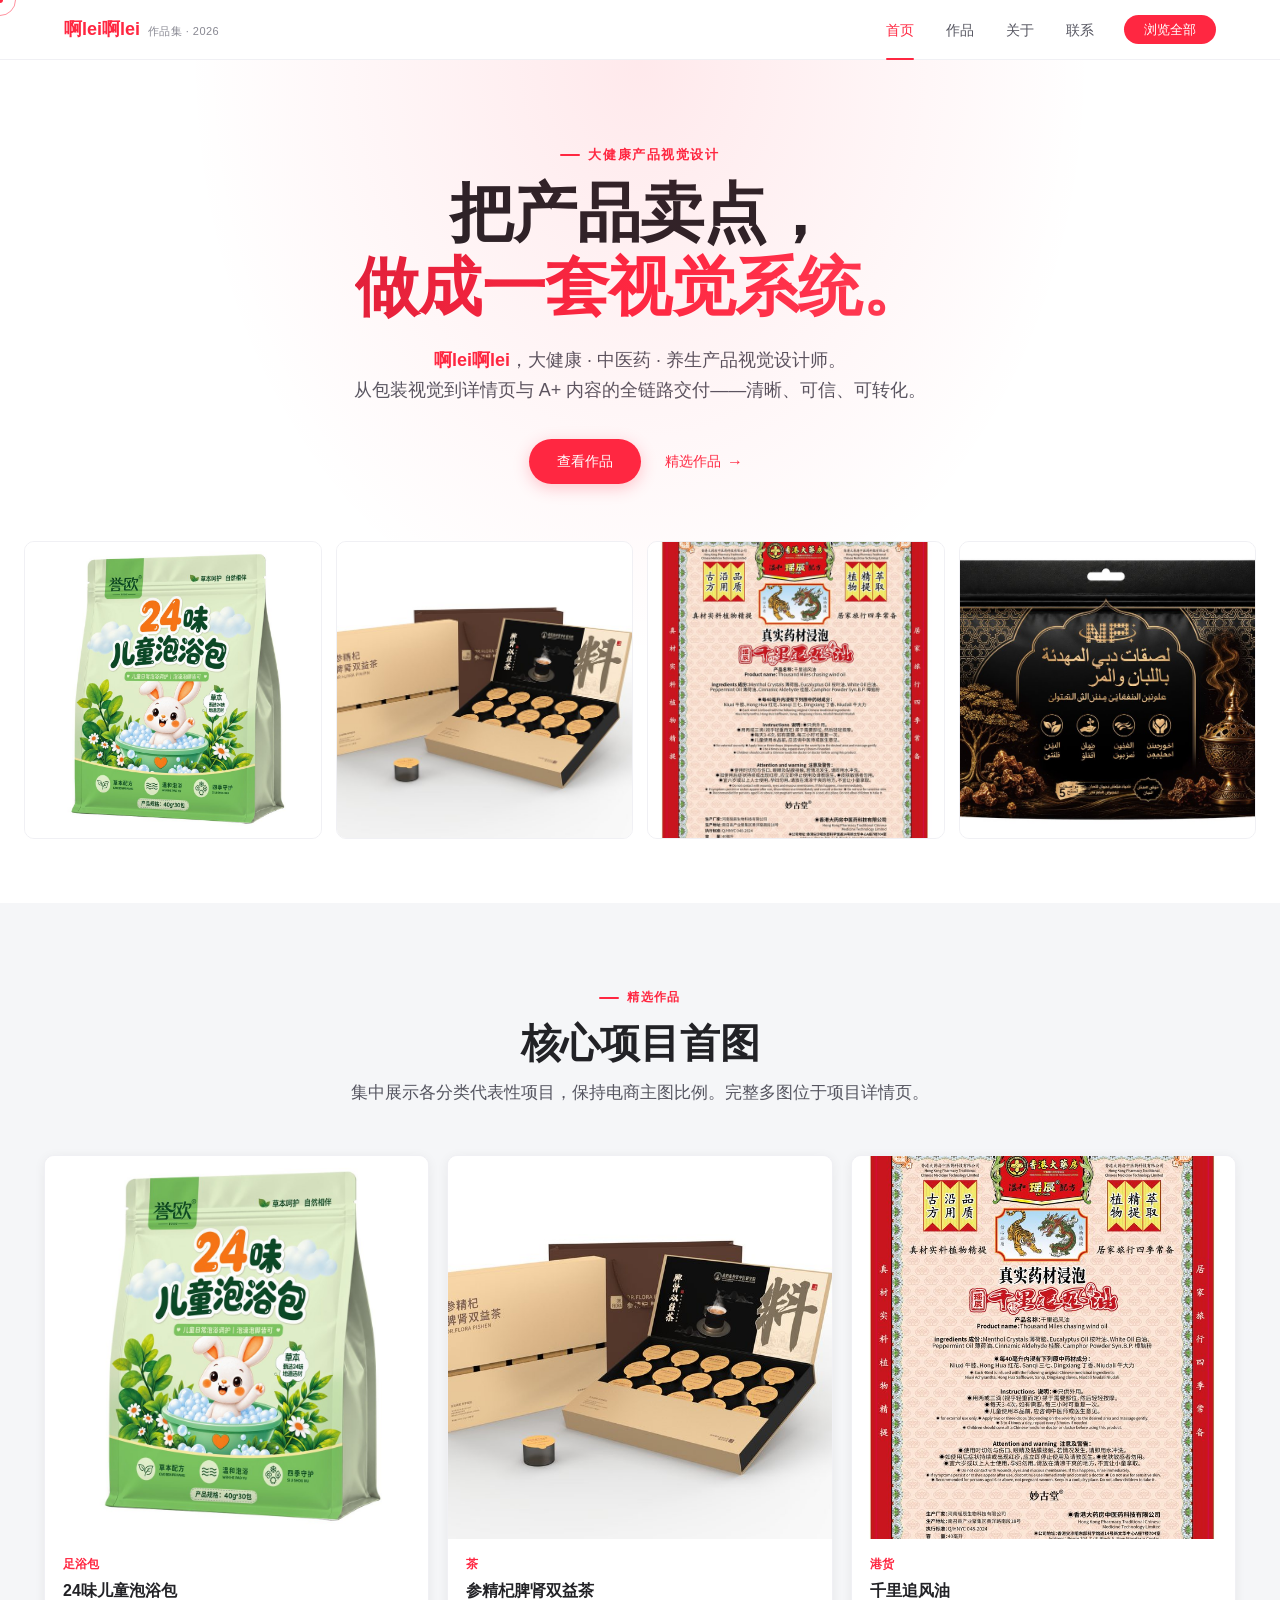
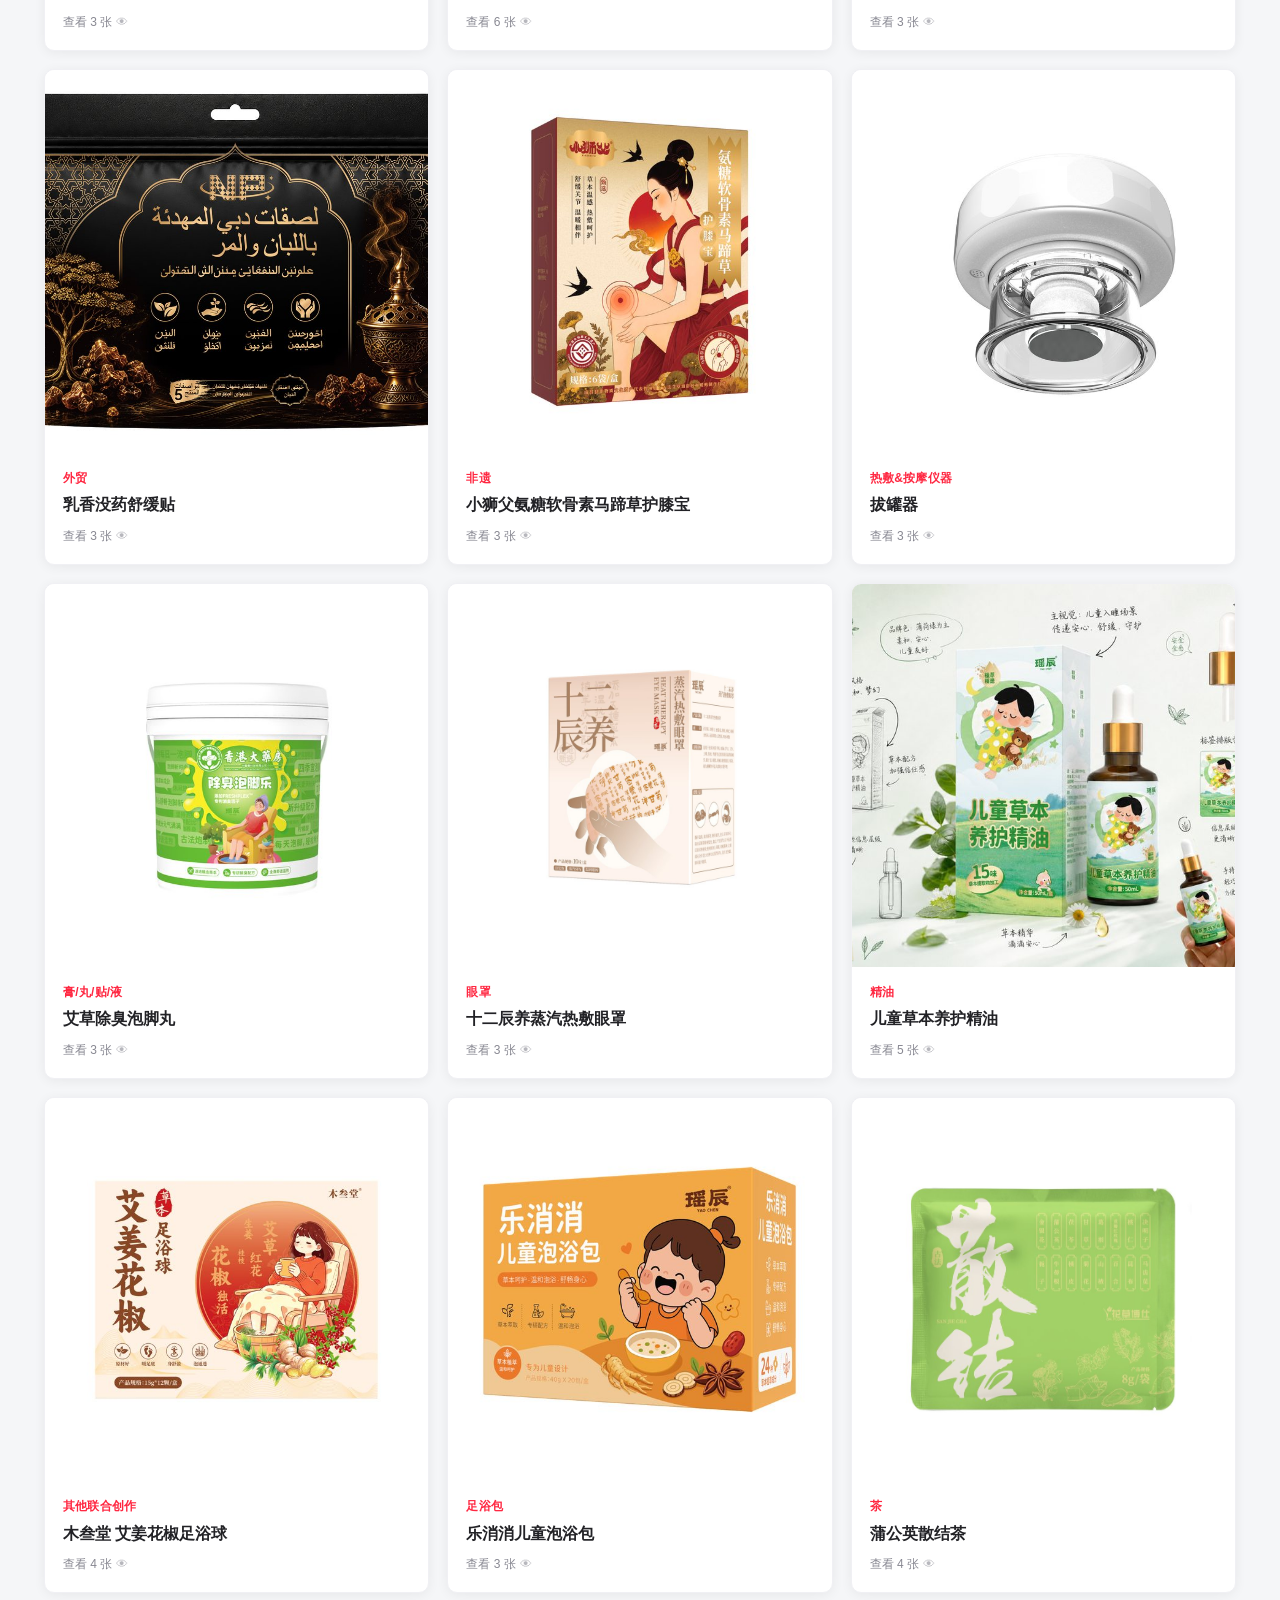
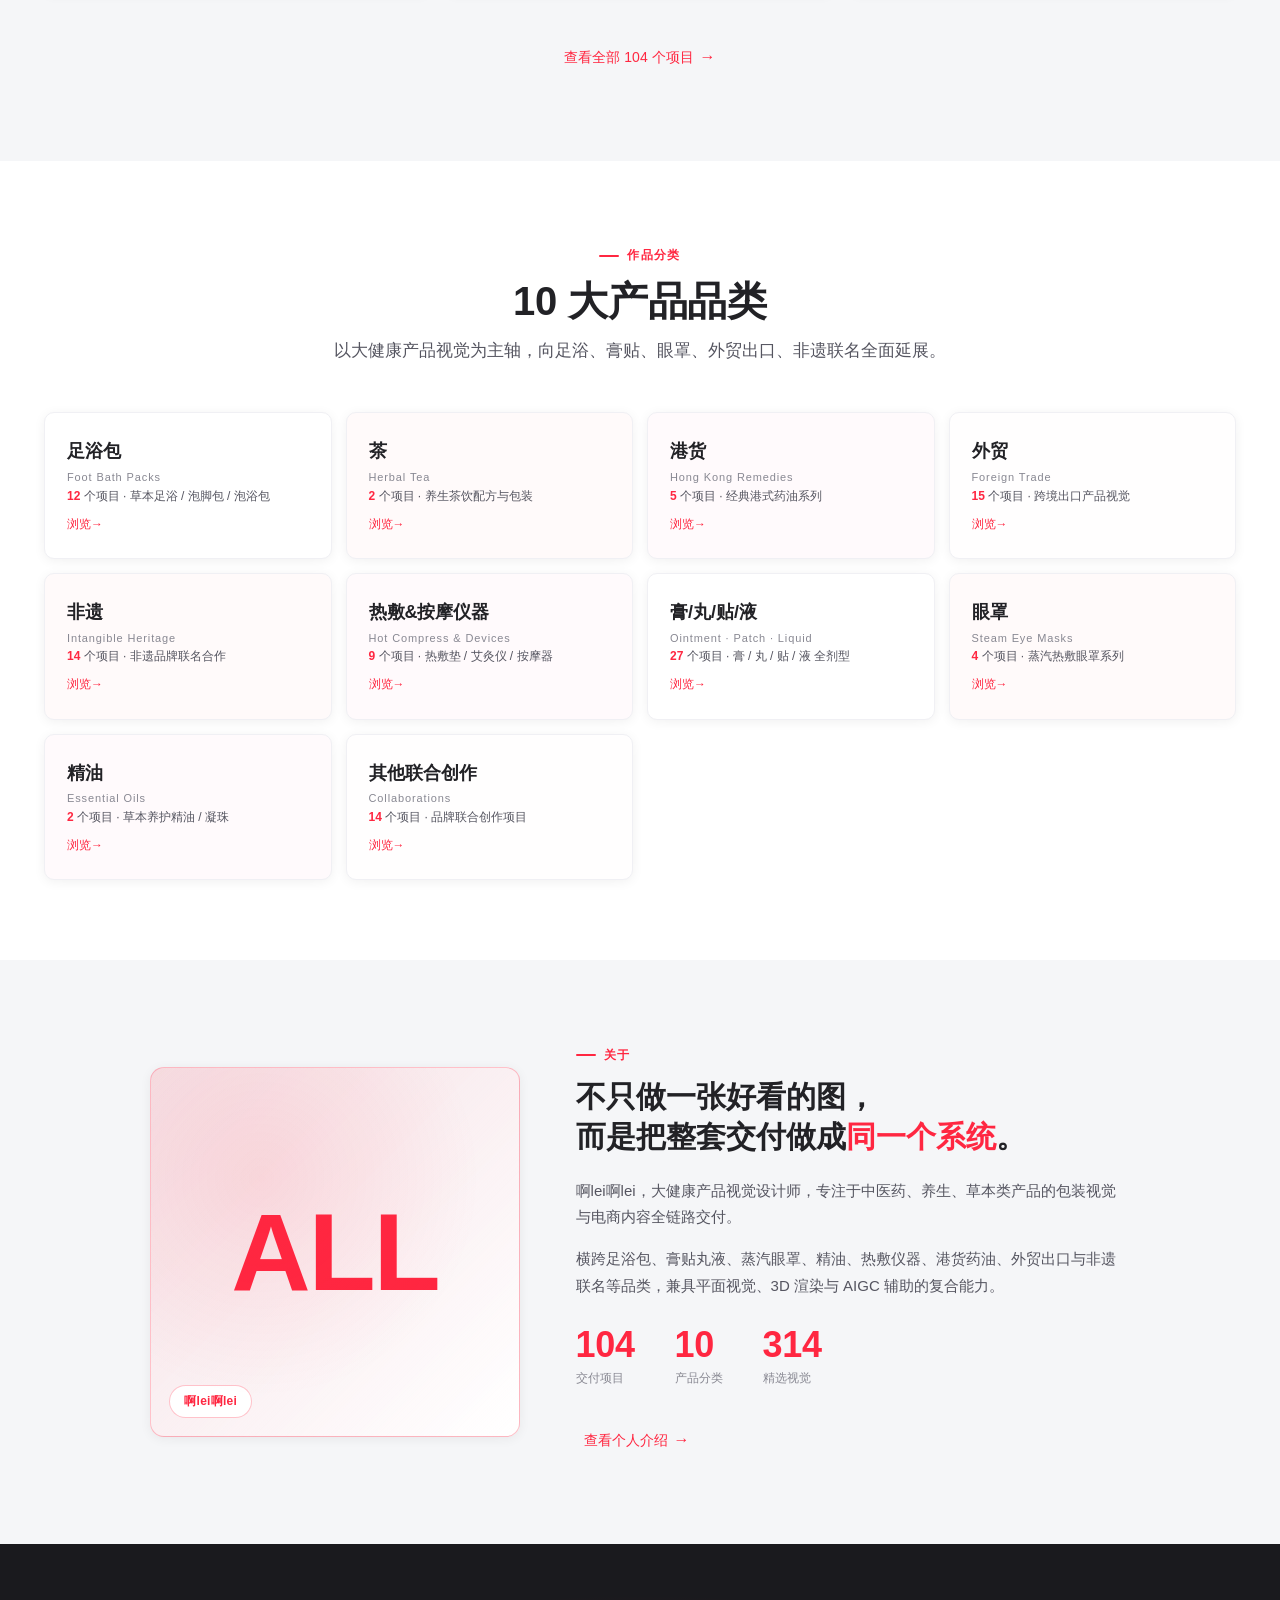
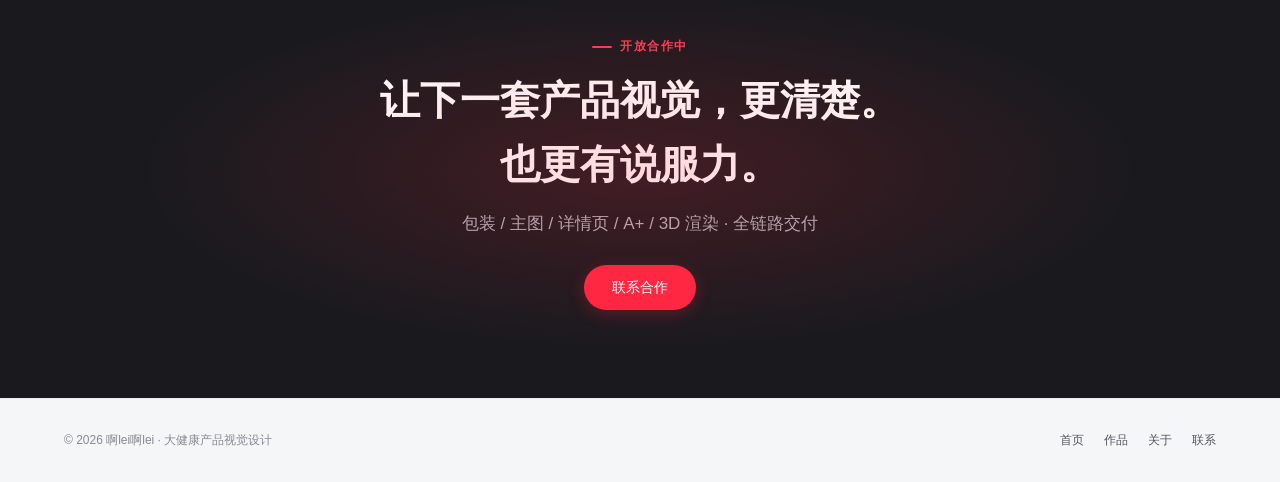
==== commit 06218f43: "redesign: 站酷ZCOOL风格重构(亮色白底/站酷红/白色作品卡/瀑布流数据感) + 邮箱改为1395743094@qq.com + 动效改红色系" ====
--- a/index.html
+++ b/index.html
@@ -10,7 +10,7 @@
 <meta property="og:description" content="大健康产品视觉设计师作品集 — 104 个项目 / 10 大分类">
 <meta property="og:type" content="website">
 <link rel="stylesheet" href="assets/css/style.css">
-<link rel="icon" href="data:image/svg+xml,<svg xmlns='http://www.w3.org/2000/svg' viewBox='0 0 100 100'><rect width='100' height='100' rx='22' fill='%230a0a0b'/><text x='50' y='71' font-size='42' font-family='serif' font-weight='600' font-style='italic' text-anchor='middle' fill='%23c9a86a'>ALL</text></svg>">
+<link rel="icon" href="data:image/svg+xml,<svg xmlns='http://www.w3.org/2000/svg' viewBox='0 0 100 100'><rect width='100' height='100' rx='22' fill='%23ffffff'/><text x='50' y='72' font-size='40' font-family='sans-serif' font-weight='800' text-anchor='middle' fill='%23ff2741'>ALL</text></svg>">
 </head>
 <body>
 
--- a/assets/css/style.css
+++ b/assets/css/style.css
@@ -1,52 +1,45 @@
 /* ============================================================
-   啊lei啊lei · 2026 作品集 — Noir Luxe Design System
-   深黑 / 香槟金 / 玻璃质感 / 衬线标题 / 低奢高雅
-   ============================================================ */
-
-@import url('https://fonts.googleapis.com/css2?family=Cormorant+Garamond:wght@400;500;600;700&family=Inter:wght@300;400;500;600&display=swap');
+   啊lei啊lei · 2026 作品集 — ZCOOL Style Design System
+   亮色白底 / 站酷红 / 白色作品卡 / 瀑布流数据感
+   ============================================================ */
 
 :root {
-  /* —— 黑色背景层级 —— */
-  --bg:          #0a0a0b;
-  --bg-alt:      #0f0f11;
-  --bg-tile:     #141417;
-  --bg-card:     #16161a;
-  --bg-glass:    rgba(255,255,255,.035);
-  --bg-glass-2:  rgba(255,255,255,.06);
-  --bg-dark:     #050506;
+  /* —— 亮色背景层级 —— */
+  --bg:          #ffffff;
+  --bg-alt:      #f5f6f8;
+  --bg-tile:     #fafafa;
+  --bg-card:     #ffffff;
+  --bg-dark:     #1a1a1e;
 
   /* —— 文字层级 —— */
-  --ink:         #e9e9ec;
-  --ink-sub:     #a2a2aa;
-  --ink-muted:   #6b6b74;
-  --ink-faint:   #44444c;
-
-  /* —— 香槟金主点缀（低奢） —— */
-  --gold:        #c9a86a;
-  --gold-bright: #d8bd86;
-  --gold-deep:   #a8895a;
-  --gold-soft:   rgba(201,168,106,.16);
-  --gold-line:   rgba(201,168,106,.32);
+  --ink:         #222226;
+  --ink-sub:     #555560;
+  --ink-muted:   #888892;
+  --ink-faint:   #b8b8c0;
+
+  /* —— 站酷红主色 —— */
+  --red:         #ff2741;
+  --red-bright:  #ff3d55;
+  --red-deep:    #e0203a;
+  --red-soft:    rgba(255,39,65,.10);
+  --red-line:    rgba(255,39,65,.28);
 
   /* —— 边框 —— */
-  --border:       rgba(255,255,255,.08);
-  --border-soft:  rgba(255,255,255,.05);
-  --border-gold:  rgba(201,168,106,.28);
+  --border:       #e8e8ee;
+  --border-soft:  #f0f0f4;
 
   /* —— 圆角 —— */
-  --radius:       16px;
-  --radius-lg:    22px;
-  --radius-pill:  980px;
+  --radius:       10px;
+  --radius-lg:    14px;
+  --radius-pill:  999px;
 
   /* —— 投影 —— */
-  --shadow:       0 8px 30px rgba(0,0,0,.5);
-  --shadow-hover: 0 20px 60px rgba(0,0,0,.6), 0 0 0 1px var(--border-gold);
-  --shadow-gold:  0 0 40px rgba(201,168,106,.12);
+  --shadow:       0 2px 12px rgba(0,0,0,.06);
+  --shadow-hover: 0 12px 36px rgba(0,0,0,.12), 0 0 0 1px rgba(255,39,65,.12);
 
   /* —— 字体 —— */
-  --font-serif:  "Cormorant Garamond", "Songti SC", "STSong", serif;
-  --font:        "Inter", -apple-system, BlinkMacSystemFont, "SF Pro Display",
-                 "PingFang SC", "Microsoft YaHei", "Hiragino Sans GB", "Segoe UI", Roboto, sans-serif;
+  --font:        "PingFang SC", "Microsoft YaHei", -apple-system, BlinkMacSystemFont,
+                 "Segoe UI", "Hiragino Sans GB", Roboto, "Source Han Sans SC", sans-serif;
   --maxw: 1240px;
   --maxw-narrow: 980px;
 }
@@ -58,60 +51,48 @@
   background: var(--bg);
   color: var(--ink);
   font-family: var(--font);
-  font-size: 16px;
+  font-size: 14px;
   line-height: 1.6;
-  font-weight: 300;
+  font-weight: 400;
   -webkit-font-smoothing: antialiased;
   -moz-osx-font-smoothing: grayscale;
   overflow-x: hidden;
-  cursor: none; /* 隐藏原生光标，用自定义 */
-}
-
-/* 全局微噪点背景纹理 */
-body::before {
-  content: "";
-  position: fixed; inset: 0;
-  background-image:
-    radial-gradient(circle at 18% 22%, rgba(201,168,106,.05) 0%, transparent 40%),
-    radial-gradient(circle at 82% 78%, rgba(201,168,106,.04) 0%, transparent 45%);
-  pointer-events: none; z-index: 0;
-}
-body > * { position: relative; z-index: 1; }
-
-a { color: var(--gold); text-decoration: none; transition: color .3s ease; }
-a:hover { color: var(--gold-bright); }
+  cursor: none;
+}
+
+a { color: var(--red); text-decoration: none; transition: color .25s ease; }
+a:hover { color: var(--red-deep); }
 img { max-width: 100%; display: block; }
-::selection { background: var(--gold-soft); color: var(--gold-bright); }
+::selection { background: var(--red-soft); color: var(--red); }
 
 ::-webkit-scrollbar { width: 8px; }
-::-webkit-scrollbar-track { background: var(--bg-dark); }
-::-webkit-scrollbar-thumb { background: rgba(201,168,106,.25); border-radius: 4px; }
-::-webkit-scrollbar-thumb:hover { background: rgba(201,168,106,.45); }
-
-/* ============================================================
-   自定义光标
+::-webkit-scrollbar-track { background: var(--bg-alt); }
+::-webkit-scrollbar-thumb { background: #d0d0d8; border-radius: 4px; }
+::-webkit-scrollbar-thumb:hover { background: var(--red); }
+
+/* ============================================================
+   自定义光标（站酷红）
    ============================================================ */
 .cursor-dot, .cursor-ring {
   position: fixed; top: 0; left: 0;
   pointer-events: none; z-index: 9999;
   border-radius: 50%;
   transform: translate(-50%, -50%);
-  mix-blend-mode: difference;
 }
 .cursor-dot {
   width: 6px; height: 6px;
-  background: var(--gold-bright);
+  background: var(--red);
   transition: transform .12s ease, opacity .2s;
 }
 .cursor-ring {
-  width: 34px; height: 34px;
-  border: 1px solid rgba(201,168,106,.55);
-  transition: transform .25s cubic-bezier(.22,1,.36,1), width .25s, height .25s, border-color .25s, opacity .2s;
+  width: 32px; height: 32px;
+  border: 1.5px solid rgba(255,39,65,.5);
+  transition: transform .25s cubic-bezier(.22,1,.36,1), width .25s, height .25s, border-color .25s, background .25s, opacity .2s;
 }
 .cursor-ring.hover {
-  width: 56px; height: 56px;
-  border-color: var(--gold);
-  background: rgba(201,168,106,.08);
+  width: 52px; height: 52px;
+  border-color: var(--red);
+  background: rgba(255,39,65,.06);
 }
 .cursor-ring.click { transform: translate(-50%, -50%) scale(.8); }
 @media (max-width: 900px), (hover: none) {
@@ -120,318 +101,289 @@
 }
 
 /* ============================================================
-   滚动进度条
+   滚动进度条（站酷红）
    ============================================================ */
 .scroll-progress {
-  position: fixed; top: 0; left: 0; height: 2px;
+  position: fixed; top: 0; left: 0; height: 3px;
   width: 0%; z-index: 200;
-  background: linear-gradient(90deg, var(--gold-deep), var(--gold-bright), var(--gold));
-  box-shadow: 0 0 12px rgba(201,168,106,.6);
+  background: linear-gradient(90deg, var(--red-deep), var(--red), var(--red-bright));
+  box-shadow: 0 0 10px rgba(255,39,65,.5);
   transition: width .1s linear;
 }
 
 /* ---------- helpers ---------- */
-.wrap { max-width: var(--maxw); margin: 0 auto; padding: 0 32px; }
-.wrap-narrow { max-width: var(--maxw-narrow); margin: 0 auto; padding: 0 32px; }
+.wrap { max-width: var(--maxw); margin: 0 auto; padding: 0 24px; }
+.wrap-narrow { max-width: var(--maxw-narrow); margin: 0 auto; padding: 0 24px; }
 
 .eyebrow {
-  font-family: var(--font);
-  font-size: 12px; font-weight: 500; color: var(--gold);
-  letter-spacing: .22em; text-transform: uppercase;
-  margin-bottom: 18px;
-  display: inline-flex; align-items: center; gap: 10px;
+  font-size: 12px; font-weight: 600; color: var(--red);
+  letter-spacing: .12em; margin-bottom: 12px;
+  display: inline-flex; align-items: center; gap: 8px;
 }
 .eyebrow::before {
-  content: ""; width: 24px; height: 1px; background: var(--gold-line);
-  display: inline-block;
-}
-.hl { font-weight: 500; color: var(--gold-bright); }
+  content: ""; width: 20px; height: 2px; background: var(--red);
+  display: inline-block; border-radius: 2px;
+}
+.hl { font-weight: 600; color: var(--red); }
 .muted { color: var(--ink-sub); }
 
 /* ============================================================
-   NAV — 玻璃质感深色导航
+   NAV — 站酷式白色导航 + 红色 logo
    ============================================================ */
 .nav {
   position: sticky; top: 0; z-index: 100;
-  height: 64px;
-  background: rgba(10,10,11,.72);
-  backdrop-filter: blur(24px) saturate(140%);
-  -webkit-backdrop-filter: blur(24px) saturate(140%);
+  height: 60px;
+  background: rgba(255,255,255,.92);
+  backdrop-filter: blur(20px) saturate(140%);
+  -webkit-backdrop-filter: blur(20px) saturate(140%);
   border-bottom: 1px solid var(--border-soft);
-  transition: background .4s ease, border-color .4s ease, box-shadow .4s ease;
+  transition: background .4s ease, box-shadow .4s ease;
 }
 .nav.scrolled {
-  background: rgba(10,10,11,.92);
-  border-bottom-color: var(--border);
-  box-shadow: 0 4px 30px rgba(0,0,0,.4);
-}
-.nav .wrap { display: flex; align-items: center; justify-content: space-between; height: 100%; max-width: 1180px; }
-
-.brand { display: flex; align-items: baseline; gap: 10px; font-weight: 500; font-size: 17px; color: var(--ink); letter-spacing: .02em; transition: color .3s; }
-.brand:hover { color: var(--gold-bright); }
-.brand .logo { font-family: var(--font-serif); font-size: 22px; font-weight: 600; letter-spacing: .01em; }
-.brand .sub { font-size: 10px; font-weight: 400; color: var(--ink-muted); letter-spacing: .25em; text-transform: uppercase; }
+  background: rgba(255,255,255,.98);
+  box-shadow: 0 2px 20px rgba(0,0,0,.08);
+}
+.nav .wrap { display: flex; align-items: center; justify-content: space-between; height: 100%; max-width: 1200px; }
+
+.brand { display: flex; align-items: baseline; gap: 8px; font-weight: 700; font-size: 18px; color: var(--red); letter-spacing: 0; transition: opacity .25s; }
+.brand:hover { opacity: .8; }
+.brand .logo { color: var(--red); }
+.brand .sub { font-size: 11px; font-weight: 400; color: var(--ink-muted); letter-spacing: .04em; }
 
 .menu { display: flex; align-items: center; gap: 0; }
 .menu a {
   position: relative;
-  font-size: 13px; color: var(--ink-sub); padding: 0 16px; line-height: 64px;
-  font-weight: 400; transition: color .3s ease; text-decoration: none;
-  letter-spacing: .04em;
-}
-/* 金色下划线滑入指示器 */
+  font-size: 14px; color: var(--ink-sub); padding: 0 16px; line-height: 60px;
+  font-weight: 500; transition: color .25s ease; text-decoration: none;
+}
+/* 红色下划线指示器 */
 .menu a::after {
-  content: ""; position: absolute; bottom: 22px; left: 16px; right: 16px;
-  height: 1px; background: var(--gold);
-  transform: scaleX(0); transform-origin: left center;
-  transition: transform .35s cubic-bezier(.22,1,.36,1);
-}
-.menu a:hover { color: var(--gold-bright); text-decoration: none; }
+  content: ""; position: absolute; bottom: 0; left: 16px; right: 16px;
+  height: 2px; background: var(--red); border-radius: 2px;
+  transform: scaleX(0); transform-origin: center;
+  transition: transform .3s cubic-bezier(.22,1,.36,1);
+}
+.menu a:hover { color: var(--red); text-decoration: none; }
 .menu a:hover::after, .menu a.active::after { transform: scaleX(1); }
-.menu a.active { color: var(--gold); }
+.menu a.active { color: var(--red); }
 
 .menu .nav-cta {
-  background: transparent; color: var(--gold);
+  background: var(--red); color: #fff;
   padding: 8px 20px; border-radius: var(--radius-pill);
   font-size: 13px; font-weight: 500; line-height: 1; margin-left: 14px;
-  border: 1px solid var(--gold-line);
-  transition: all .35s cubic-bezier(.22,1,.36,1);
+  transition: all .3s cubic-bezier(.22,1,.36,1);
   overflow: hidden; position: relative;
 }
 .menu .nav-cta::after { display: none; }
 .menu .nav-cta::before {
   content: ""; position: absolute; inset: 0;
-  background: linear-gradient(135deg, var(--gold-deep), var(--gold-bright));
-  transform: translateY(100%); transition: transform .4s cubic-bezier(.22,1,.36,1);
+  background: var(--red-deep);
+  transform: translateY(100%); transition: transform .35s cubic-bezier(.22,1,.36,1);
   z-index: -1;
 }
-.menu .nav-cta:hover { color: #0a0a0b; border-color: var(--gold); text-decoration: none; }
+.menu .nav-cta:hover { color: #fff; text-decoration: none; box-shadow: 0 6px 20px rgba(255,39,65,.35); }
 .menu .nav-cta:hover::before { transform: translateY(0); }
 
 .burger { display: none; flex-direction: column; gap: 5px; cursor: pointer; padding: 8px; }
-.burger span { width: 22px; height: 1.5px; background: var(--ink); border-radius: 2px; transition: all .3s; }
-.burger.open span:nth-child(1) { transform: translateY(6.5px) rotate(45deg); }
+.burger span { width: 22px; height: 2px; background: var(--ink); border-radius: 2px; transition: all .3s; }
+.burger.open span:nth-child(1) { transform: translateY(7px) rotate(45deg); }
 .burger.open span:nth-child(2) { opacity: 0; }
-.burger.open span:nth-child(3) { transform: translateY(-6.5px) rotate(-45deg); }
+.burger.open span:nth-child(3) { transform: translateY(-7px) rotate(-45deg); }
 
 @media (max-width: 834px) {
-  .menu { display: none; position: absolute; top: 64px; left: 0; right: 0; flex-direction: column; background: rgba(10,10,11,.98); backdrop-filter: blur(24px); border-bottom: 1px solid var(--border); padding: 12px 0; }
+  .menu { display: none; position: absolute; top: 60px; left: 0; right: 0; flex-direction: column; background: rgba(255,255,255,.99); backdrop-filter: blur(20px); border-bottom: 1px solid var(--border); padding: 12px 0; }
   .menu.open { display: flex; }
-  .menu a { padding: 16px 32px; line-height: 1.4; font-size: 16px; }
-  .menu a::after { bottom: 12px; left: 32px; right: auto; width: 20px; }
-  .menu .nav-cta { margin: 12px 32px; text-align: center; }
+  .menu a { padding: 16px 24px; line-height: 1.4; font-size: 15px; }
+  .menu a::after { left: 24px; right: auto; width: 20px; }
+  .menu .nav-cta { margin: 12px 24px; text-align: center; }
   .burger { display: flex; }
   .brand .sub { display: none; }
 }
 
 /* ============================================================
-   HERO — 黑色低奢首屏
+   HERO — 站酷式亮色首屏 + 红色渐变标题
    ============================================================ */
 .hero {
   text-align: center;
-  padding: 110px 32px 80px;
+  padding: 80px 24px 64px;
   background: var(--bg);
   position: relative;
 }
 .hero::before {
   content: ""; position: absolute; inset: 0;
-  background: radial-gradient(ellipse at 50% 0%, rgba(201,168,106,.10) 0%, transparent 55%);
+  background: radial-gradient(ellipse at 50% 0%, var(--red-soft) 0%, transparent 50%);
   pointer-events: none;
 }
 .hero .eyebrow { font-size: 13px; }
 .hero h1 {
-  font-family: var(--font-serif);
-  font-size: clamp(44px, 7.5vw, 96px); font-weight: 500; letter-spacing: -.01em;
-  line-height: 1.04; color: var(--ink); margin-bottom: 24px;
+  font-size: clamp(38px, 6vw, 64px); font-weight: 700; letter-spacing: -.01em;
+  line-height: 1.15; color: var(--ink); margin-bottom: 20px;
 }
 .hero h1 .grad {
-  background: linear-gradient(120deg, var(--gold-deep) 0%, var(--gold-bright) 50%, var(--gold) 100%);
+  background: linear-gradient(120deg, var(--red-deep) 0%, var(--red) 50%, var(--red-bright) 100%);
   -webkit-background-clip: text; background-clip: text; -webkit-text-fill-color: transparent;
-  font-style: italic;
 }
 .hero .lede {
-  font-size: clamp(17px, 2.2vw, 21px); font-weight: 300; color: var(--ink-sub);
-  max-width: 680px; margin: 0 auto 36px; line-height: 1.7;
-}
-.hero .lede b { color: var(--gold-bright); font-weight: 500; }
-.hero-cta { display: flex; gap: 20px; justify-content: center; align-items: center; flex-wrap: wrap; }
+  font-size: clamp(16px, 2vw, 18px); font-weight: 400; color: var(--ink-sub);
+  max-width: 640px; margin: 0 auto 32px; line-height: 1.7;
+}
+.hero .lede b { color: var(--red); font-weight: 600; }
+.hero-cta { display: flex; gap: 16px; justify-content: center; align-items: center; flex-wrap: wrap; }
 
 /* buttons */
 .btn {
-  display: inline-flex; align-items: center; gap: 8px;
-  font-size: 14px; font-weight: 500; padding: 13px 30px;
+  display: inline-flex; align-items: center; gap: 6px;
+  font-size: 14px; font-weight: 500; padding: 11px 28px;
   border-radius: var(--radius-pill);
-  transition: all .4s cubic-bezier(.22,1,.36,1);
-  text-decoration: none; letter-spacing: .06em;
+  transition: all .3s cubic-bezier(.22,1,.36,1);
+  text-decoration: none;
   position: relative; overflow: hidden; cursor: none;
 }
 .btn-primary {
-  background: linear-gradient(135deg, var(--gold-deep), var(--gold-bright));
-  color: #0a0a0b;
-  box-shadow: 0 4px 24px rgba(201,168,106,.25);
+  background: var(--red); color: #fff;
+  box-shadow: 0 4px 16px rgba(255,39,65,.25);
 }
 .btn-primary:hover {
-  background: linear-gradient(135deg, var(--gold), var(--gold-bright));
-  color: #0a0a0b; text-decoration: none;
-  box-shadow: 0 8px 36px rgba(201,168,106,.4);
+  background: var(--red-deep); color: #fff; text-decoration: none;
+  box-shadow: 0 8px 28px rgba(255,39,65,.4);
   transform: translateY(-2px);
 }
-/* 光泽扫过 */
 .btn-primary::before {
   content: ""; position: absolute; top: 0; left: -120%;
   width: 80%; height: 100%;
-  background: linear-gradient(110deg, transparent, rgba(255,255,255,.4), transparent);
+  background: linear-gradient(110deg, transparent, rgba(255,255,255,.35), transparent);
   transition: left .6s cubic-bezier(.22,1,.36,1);
 }
 .btn-primary:hover::before { left: 130%; }
 
-.btn-ghost { color: var(--gold); padding: 13px 8px; }
-.btn-ghost:hover { color: var(--gold-bright); text-decoration: none; }
+.btn-ghost { color: var(--red); padding: 11px 8px; }
+.btn-ghost:hover { color: var(--red-deep); text-decoration: none; }
 .btn-ghost::after { content: " \2192"; font-size: 16px; transition: transform .3s; display: inline-block; }
 .btn-ghost:hover::after { transform: translateX(4px); }
 
-.btn-outline { border: 1px solid var(--gold-line); color: var(--gold); background: transparent; }
-.btn-outline:hover { background: var(--gold); color: #0a0a0b; text-decoration: none; border-color: var(--gold); }
+.btn-outline { border: 1px solid var(--red-line); color: var(--red); background: transparent; }
+.btn-outline:hover { background: var(--red); color: #fff; text-decoration: none; border-color: var(--red); }
 
 /* hero showcase tile row */
 .hero-showcase {
-  margin-top: 64px; display: grid; grid-template-columns: repeat(4, 1fr); gap: 16px;
+  margin-top: 56px; display: grid; grid-template-columns: repeat(4, 1fr); gap: 14px;
   max-width: var(--maxw); margin-left: auto; margin-right: auto;
 }
 .hero-showcase .tile {
-  aspect-ratio: 1; border-radius: 12px; overflow: hidden;
-  background: var(--bg-tile);
+  aspect-ratio: 1; border-radius: var(--radius); overflow: hidden;
+  background: var(--bg-alt);
   border: 1px solid var(--border-soft);
   position: relative;
-  transition: transform .5s cubic-bezier(.22,1,.36,1), border-color .4s, box-shadow .4s;
+  transition: transform .5s cubic-bezier(.22,1,.36,1), box-shadow .4s;
 }
 .hero-showcase .tile:hover {
   transform: translateY(-6px);
-  border-color: var(--border-gold);
-  box-shadow: var(--shadow-gold);
+  box-shadow: var(--shadow-hover);
 }
 .hero-showcase .tile img {
   width: 100%; height: 100%; object-fit: cover;
-  transition: transform .6s cubic-bezier(.22,1,.36,1), filter .4s;
-  filter: brightness(.92) saturate(1.05);
-}
-.hero-showcase .tile:hover img { transform: scale(1.08); filter: brightness(1.05) saturate(1.15); }
+  transition: transform .6s cubic-bezier(.22,1,.36,1);
+}
+.hero-showcase .tile:hover img { transform: scale(1.08); }
 @media (max-width: 834px) { .hero-showcase { grid-template-columns: repeat(2, 1fr); } }
 
 /* ============================================================
    SECTIONS
    ============================================================ */
-section { padding: 96px 0; }
+section { padding: 80px 0; }
 section.alt { background: var(--bg-alt); }
-.sec-head { text-align: center; max-width: 720px; margin: 0 auto 56px; }
+.sec-head { text-align: center; max-width: 720px; margin: 0 auto 48px; }
 .sec-head h2 {
-  font-family: var(--font-serif);
-  font-size: clamp(34px, 5vw, 56px); font-weight: 500; letter-spacing: -.005em;
-  color: var(--ink); line-height: 1.1; margin-bottom: 16px;
-}
-.sec-head .sub { font-size: clamp(16px, 2vw, 19px); color: var(--ink-sub); line-height: 1.7; font-weight: 300; }
+  font-size: clamp(28px, 4vw, 40px); font-weight: 700; letter-spacing: -.005em;
+  color: var(--ink); line-height: 1.2; margin-bottom: 12px;
+}
+.sec-head .sub { font-size: clamp(15px, 2vw, 17px); color: var(--ink-sub); line-height: 1.6; }
 .sec-head.left { text-align: left; margin-left: 0; }
 
 /* ============================================================
-   FEATURED TILES
-   ============================================================ */
-.feat-grid { display: grid; grid-template-columns: repeat(3, 1fr); gap: 20px; }
+   FEATURED TILES — 站酷作品卡风格
+   ============================================================ */
+.feat-grid { display: grid; grid-template-columns: repeat(3, 1fr); gap: 18px; }
 .feat-card {
   position: relative; border-radius: var(--radius); overflow: hidden;
   background: var(--bg-card);
   border: 1px solid var(--border-soft);
-  transition: transform .5s cubic-bezier(.22,1,.36,1), box-shadow .5s, border-color .4s;
+  box-shadow: var(--shadow);
+  transition: transform .4s cubic-bezier(.22,1,.36,1), box-shadow .4s, border-color .3s;
   display: flex; flex-direction: column; text-decoration: none;
 }
 .feat-card:hover {
-  transform: translateY(-8px);
+  transform: translateY(-6px);
   box-shadow: var(--shadow-hover);
-  border-color: var(--border-gold);
+  border-color: var(--red-line);
   text-decoration: none;
 }
-/* 光泽扫过 */
-.feat-card::before {
-  content: ""; position: absolute; top: 0; left: 0; right: 0; height: 50%;
-  background: linear-gradient(180deg, rgba(201,168,106,.08), transparent);
-  opacity: 0; transition: opacity .5s; pointer-events: none; z-index: 2;
-}
-.feat-card:hover::before { opacity: 1; }
-.feat-card .img-wrap {
-  aspect-ratio: 1; overflow: hidden; background: var(--bg-tile);
-  position: relative;
-}
-.feat-card .img-wrap::after {
-  content: ""; position: absolute; inset: 0;
-  background: linear-gradient(180deg, transparent 60%, rgba(0,0,0,.4));
-  opacity: 0; transition: opacity .5s; pointer-events: none;
-}
-.feat-card:hover .img-wrap::after { opacity: 1; }
+.feat-card .img-wrap { aspect-ratio: 1; overflow: hidden; background: var(--bg-alt); }
 .feat-card .img-wrap img {
   width: 100%; height: 100%; object-fit: cover;
-  transition: transform .7s cubic-bezier(.22,1,.36,1), filter .5s;
-  filter: brightness(.9) saturate(1.05);
-}
-.feat-card:hover .img-wrap img { transform: scale(1.06); filter: brightness(1.05) saturate(1.15); }
-.feat-card .info { padding: 22px 24px 26px; position: relative; z-index: 3; }
-.feat-card .cat { font-size: 11px; font-weight: 500; color: var(--gold); letter-spacing: .22em; text-transform: uppercase; }
+  transition: transform .6s cubic-bezier(.22,1,.36,1);
+}
+.feat-card:hover .img-wrap img { transform: scale(1.06); }
+.feat-card .info { padding: 16px 18px 18px; }
+.feat-card .cat { font-size: 12px; font-weight: 600; color: var(--red); letter-spacing: .02em; }
 .feat-card h3 {
-  font-family: var(--font-serif);
-  font-size: 21px; font-weight: 500; color: var(--ink); margin-top: 8px;
-  letter-spacing: 0; line-height: 1.3;
-}
-.feat-card .more { font-size: 12px; color: var(--ink-sub); margin-top: 12px; letter-spacing: .08em; transition: color .3s; }
-.feat-card .more::after { content: " \2192"; transition: transform .3s; display: inline-block; }
-.feat-card:hover .more { color: var(--gold); }
-.feat-card:hover .more::after { transform: translateX(4px); }
-.feat-more { text-align: center; margin-top: 48px; }
+  font-size: 16px; font-weight: 600; color: var(--ink); margin-top: 6px;
+  letter-spacing: 0; line-height: 1.4;
+  display: -webkit-box; -webkit-line-clamp: 1; -webkit-box-orient: vertical; overflow: hidden;
+}
+.feat-card .more { font-size: 12px; color: var(--ink-muted); margin-top: 10px; display: flex; align-items: center; gap: 4px; transition: color .25s; }
+.feat-card .more::after { content: "\1F441"; font-size: 12px; opacity: .6; }
+.feat-card:hover .more { color: var(--red); }
+.feat-more { text-align: center; margin-top: 40px; }
 @media (max-width: 834px) { .feat-grid { grid-template-columns: repeat(2, 1fr); } }
 @media (max-width: 480px) { .feat-grid { grid-template-columns: 1fr; } }
 
 /* ============================================================
-   CATEGORY INDEX — 黑金质感瓦片
-   ============================================================ */
-.cat-grid { display: grid; grid-template-columns: repeat(4, 1fr); gap: 16px; }
+   CATEGORY INDEX — 站酷风格分类瓦片
+   ============================================================ */
+.cat-grid { display: grid; grid-template-columns: repeat(4, 1fr); gap: 14px; }
 .cat-tile {
   position: relative; overflow: hidden;
-  border-radius: var(--radius); padding: 30px 26px; min-height: 160px;
+  border-radius: var(--radius); padding: 24px 22px; min-height: 130px;
   display: flex; flex-direction: column; justify-content: space-between;
-  transition: transform .5s cubic-bezier(.22,1,.36,1), border-color .4s, box-shadow .4s;
+  transition: transform .4s cubic-bezier(.22,1,.36,1), box-shadow .4s, border-color .3s;
   text-decoration: none; color: var(--ink);
   background: var(--bg-card);
   border: 1px solid var(--border-soft);
+  box-shadow: var(--shadow);
   cursor: none;
 }
 .cat-tile::before {
-  content: ""; position: absolute; inset: 0;
-  background: linear-gradient(135deg, rgba(201,168,106,.10), transparent 60%);
-  opacity: 0; transition: opacity .5s; pointer-events: none;
+  content: ""; position: absolute; top: 0; left: 0; width: 4px; height: 100%;
+  background: var(--red);
+  transform: scaleY(0); transform-origin: top; transition: transform .4s cubic-bezier(.22,1,.36,1);
 }
 .cat-tile:hover {
-  transform: translateY(-6px);
+  transform: translateY(-4px);
   text-decoration: none; color: var(--ink);
-  border-color: var(--border-gold);
-  box-shadow: var(--shadow-gold), var(--shadow);
-}
-.cat-tile:hover::before { opacity: 1; }
-.cat-tile .ct-name { font-family: var(--font-serif); font-size: 23px; font-weight: 500; letter-spacing: 0; }
-.cat-tile .ct-en { font-size: 11px; color: var(--ink-muted); margin-top: 4px; letter-spacing: .15em; text-transform: uppercase; }
-.cat-tile .ct-meta { font-size: 13px; color: var(--ink-sub); line-height: 1.5; }
-.cat-tile .ct-meta b { color: var(--gold-bright); font-weight: 500; }
-.cat-tile .ct-link { font-size: 12px; color: var(--gold); margin-top: 14px; letter-spacing: .1em; }
+  box-shadow: var(--shadow-hover);
+  border-color: var(--red-line);
+}
+.cat-tile:hover::before { transform: scaleY(1); }
+.cat-tile .ct-name { font-size: 18px; font-weight: 700; letter-spacing: 0; color: var(--ink); }
+.cat-tile .ct-en { font-size: 11px; color: var(--ink-muted); margin-top: 3px; letter-spacing: .08em; }
+.cat-tile .ct-meta { font-size: 12px; color: var(--ink-sub); line-height: 1.5; }
+.cat-tile .ct-meta b { color: var(--red); font-weight: 700; }
+.cat-tile .ct-link { font-size: 12px; color: var(--red); margin-top: 10px; font-weight: 500; }
 .cat-tile .ct-link::after { content: " \2192"; transition: transform .3s; display: inline-block; }
 .cat-tile:hover .ct-link::after { transform: translateX(4px); }
 
-/* 各分类微调底色（保留深色基调，金色调变化） */
-.cat-tile.c1  { background: linear-gradient(160deg, #16161a, #121215); }
-.cat-tile.c2  { background: linear-gradient(160deg, #181612, #131210); }
-.cat-tile.c3  { background: linear-gradient(160deg, #161418, #121113); }
-.cat-tile.c4  { background: linear-gradient(160deg, #141816, #101312); }
-.cat-tile.c5  { background: linear-gradient(160deg, #181214, #131110); }
-.cat-tile.c6  { background: linear-gradient(160deg, #181216, #131113); }
-.cat-tile.c7  { background: linear-gradient(160deg, #16161a, #121215); }
-.cat-tile.c8  { background: linear-gradient(160deg, #181612, #131210); }
-.cat-tile.c9  { background: linear-gradient(160deg, #161418, #121113); }
-.cat-tile.c10 { background: linear-gradient(160deg, #141816, #101312); }
+/* 各分类微调底色（亮色系，红色调点缀） */
+.cat-tile.c1  { background: #ffffff; }
+.cat-tile.c2  { background: #fffafa; }
+.cat-tile.c3  { background: #fffafc; }
+.cat-tile.c4  { background: #fffefe; }
+.cat-tile.c5  { background: #fffafa; }
+.cat-tile.c6  { background: #fffafc; }
+.cat-tile.c7  { background: #ffffff; }
+.cat-tile.c8  { background: #fffafa; }
+.cat-tile.c9  { background: #fffafc; }
+.cat-tile.c10 { background: #fffefe; }
 
 @media (max-width: 1000px) { .cat-grid { grid-template-columns: repeat(3, 1fr); } }
 @media (max-width: 640px) { .cat-grid { grid-template-columns: repeat(2, 1fr); } }
@@ -439,191 +391,164 @@
 /* ============================================================
    ABOUT BLOCK
    ============================================================ */
-.about-block { display: grid; grid-template-columns: 1fr 1.4fr; gap: 64px; align-items: center; max-width: 980px; margin: 0 auto; }
+.about-block { display: grid; grid-template-columns: 1fr 1.5fr; gap: 56px; align-items: center; max-width: 980px; margin: 0 auto; }
 .about-portrait {
   aspect-ratio: 1; border-radius: var(--radius-lg); overflow: hidden;
-  background: linear-gradient(135deg, var(--bg-card) 0%, var(--bg-tile) 100%);
-  border: 1px solid var(--border-gold);
+  background: linear-gradient(135deg, var(--red-soft) 0%, #fff 100%);
+  border: 1px solid var(--red-line);
   display: flex; align-items: center; justify-content: center; position: relative;
-  box-shadow: var(--shadow-gold);
+  box-shadow: var(--shadow);
 }
 .about-portrait::after {
   content: ""; position: absolute; inset: 0;
-  background: radial-gradient(circle at 30% 30%, rgba(201,168,106,.15), transparent 60%);
+  background: radial-gradient(circle at 30% 30%, var(--red-soft), transparent 60%);
   pointer-events: none;
 }
 .about-portrait .mono-glyph {
-  font-family: var(--font-serif);
-  font-size: clamp(70px, 11vw, 120px); font-weight: 600;
-  color: var(--gold);
-  letter-spacing: -.02em; line-height: 1; font-style: italic;
-  text-shadow: 0 0 40px rgba(201,168,106,.3);
+  font-size: clamp(64px, 10vw, 110px); font-weight: 800;
+  color: var(--red);
+  letter-spacing: -.02em; line-height: 1;
 }
 .about-portrait .badge {
-  position: absolute; bottom: 20px; left: 20px;
-  background: rgba(10,10,11,.85);
-  backdrop-filter: blur(12px);
-  border: 1px solid var(--border-gold);
-  border-radius: var(--radius-pill); padding: 7px 16px;
-  font-size: 11px; font-weight: 500; color: var(--gold-bright); letter-spacing: .15em;
+  position: absolute; bottom: 18px; left: 18px;
+  background: rgba(255,255,255,.95);
+  backdrop-filter: blur(10px);
+  border: 1px solid var(--red-line);
+  border-radius: var(--radius-pill); padding: 6px 14px;
+  font-size: 12px; font-weight: 600; color: var(--red); letter-spacing: .02em;
 }
 .about-text .quote {
-  font-family: var(--font-serif);
-  font-size: clamp(26px, 3.2vw, 38px); font-weight: 500; letter-spacing: 0;
-  line-height: 1.28; color: var(--ink); margin-bottom: 24px;
-}
-.about-text .quote .hl {
-  background: linear-gradient(120deg, var(--gold-deep), var(--gold-bright));
-  -webkit-background-clip: text; background-clip: text; -webkit-text-fill-color: transparent;
-  font-style: italic;
-}
-.about-text p { font-size: 16px; color: var(--ink-sub); line-height: 1.75; margin-bottom: 18px; font-weight: 300; }
-.about-stats { display: flex; gap: 48px; margin-top: 36px; }
+  font-size: clamp(22px, 2.8vw, 30px); font-weight: 700; letter-spacing: 0;
+  line-height: 1.35; color: var(--ink); margin-bottom: 20px;
+}
+.about-text .quote .hl { color: var(--red); }
+.about-text p { font-size: 15px; color: var(--ink-sub); line-height: 1.75; margin-bottom: 16px; }
+.about-stats { display: flex; gap: 40px; margin-top: 28px; }
 .about-stats .s .n {
-  font-family: var(--font-serif);
-  font-size: 44px; font-weight: 600; color: var(--gold-bright);
+  font-size: 36px; font-weight: 800; color: var(--red);
   letter-spacing: -.01em; line-height: 1;
 }
-.about-stats .s .l { font-size: 12px; color: var(--ink-muted); margin-top: 8px; letter-spacing: .12em; text-transform: uppercase; }
-@media (max-width: 834px) { .about-block { grid-template-columns: 1fr; gap: 40px; } .about-portrait { max-width: 360px; margin: 0 auto; } }
-
-/* ============================================================
-   CTA strip — 深黑金光
+.about-stats .s .l { font-size: 12px; color: var(--ink-muted); margin-top: 6px; }
+@media (max-width: 834px) { .about-block { grid-template-columns: 1fr; gap: 36px; } .about-portrait { max-width: 320px; margin: 0 auto; } }
+
+/* ============================================================
+   CTA strip — 红色品牌区
    ============================================================ */
 .cta-strip {
-  background: var(--bg-dark);
-  text-align: center; padding: 100px 32px;
+  background: var(--bg-dark); color: #fff; text-align: center; padding: 88px 24px;
   position: relative; overflow: hidden;
-  border-top: 1px solid var(--border-gold);
 }
 .cta-strip::before {
   content: ""; position: absolute; inset: 0;
-  background: radial-gradient(ellipse at 50% 50%, rgba(201,168,106,.10) 0%, transparent 60%);
+  background: radial-gradient(ellipse at 50% 50%, rgba(255,39,65,.18) 0%, transparent 55%);
   pointer-events: none;
 }
-.cta-strip .eyebrow { color: var(--gold); }
+.cta-strip .eyebrow { color: var(--red-bright); }
+.cta-strip .eyebrow::before { background: var(--red-bright); }
 .cta-strip h3 {
-  font-family: var(--font-serif);
-  font-size: clamp(30px, 4.5vw, 48px); font-weight: 500; letter-spacing: 0;
-  margin-bottom: 18px; color: var(--ink);
-}
-.cta-strip p { color: var(--ink-sub); font-size: 18px; margin-bottom: 32px; font-weight: 300; }
-.cta-strip .btn-primary { background: linear-gradient(135deg, var(--gold-deep), var(--gold-bright)); }
-.cta-strip .btn-primary:hover { background: linear-gradient(135deg, var(--gold), var(--gold-bright)); }
+  font-size: clamp(26px, 4vw, 40px); font-weight: 700; letter-spacing: 0;
+  margin-bottom: 14px; color: #fff;
+}
+.cta-strip p { color: #b0b0b8; font-size: 17px; margin-bottom: 28px; }
+.cta-strip .btn-primary { background: var(--red); }
+.cta-strip .btn-primary:hover { background: var(--red-bright); }
 .cta-strip .mail-link {
-  display: inline-block; color: var(--gold); font-size: 18px; font-weight: 500;
-  border-bottom: 1px solid var(--gold-line); transition: all .3s;
-}
-.cta-strip .mail-link:hover { color: var(--gold-bright); border-bottom-color: var(--gold); }
+  display: inline-block; color: var(--red-bright); font-size: 18px; font-weight: 500;
+  border-bottom: 1px solid var(--red-line); transition: all .3s;
+}
+.cta-strip .mail-link:hover { color: #fff; border-bottom-color: var(--red-bright); }
 
 /* ============================================================
    FOOTER
    ============================================================ */
-footer { background: var(--bg-alt); padding: 40px 0; border-top: 1px solid var(--border-soft); }
-footer .wrap { display: flex; flex-wrap: wrap; justify-content: space-between; align-items: center; gap: 18px; max-width: 1180px; }
-footer .copy { font-size: 12px; color: var(--ink-muted); letter-spacing: .04em; }
-footer .flinks { display: flex; gap: 24px; }
-footer .flinks a { font-size: 12px; color: var(--ink-sub); letter-spacing: .04em; position: relative; }
-footer .flinks a:hover { color: var(--gold); text-decoration: none; }
+footer { background: var(--bg-alt); padding: 32px 0; border-top: 1px solid var(--border-soft); }
+footer .wrap { display: flex; flex-wrap: wrap; justify-content: space-between; align-items: center; gap: 16px; max-width: 1200px; }
+footer .copy { font-size: 12px; color: var(--ink-muted); }
+footer .flinks { display: flex; gap: 20px; }
+footer .flinks a { font-size: 12px; color: var(--ink-sub); }
+footer .flinks a:hover { color: var(--red); text-decoration: none; }
 
 /* ============================================================
    PAGE HEAD (category / about / contact)
    ============================================================ */
-.page-head { text-align: center; padding: 100px 32px 48px; position: relative; }
+.page-head { text-align: center; padding: 80px 24px 40px; position: relative; }
 .page-head::before {
   content: ""; position: absolute; top: 0; left: 50%; transform: translateX(-50%);
-  width: 200px; height: 1px;
-  background: linear-gradient(90deg, transparent, var(--gold-line), transparent);
-}
-.page-head .crumb { font-size: 11px; color: var(--ink-muted); margin-bottom: 20px; letter-spacing: .15em; text-transform: uppercase; }
+  width: 40px; height: 3px; background: var(--red); border-radius: 3px;
+}
+.page-head .crumb { font-size: 12px; color: var(--ink-muted); margin-bottom: 16px; }
 .page-head .crumb a { color: var(--ink-sub); }
 .page-head h1 {
-  font-family: var(--font-serif);
-  font-size: clamp(42px, 6.5vw, 72px); font-weight: 500; letter-spacing: -.005em;
-  color: var(--ink); line-height: 1.05;
-}
-.page-head .sub { font-size: clamp(16px, 2vw, 19px); color: var(--ink-sub); margin-top: 16px; font-weight: 300; }
+  font-size: clamp(36px, 5.5vw, 56px); font-weight: 700; letter-spacing: -.01em;
+  color: var(--ink); line-height: 1.15;
+}
+.page-head .sub { font-size: clamp(15px, 2vw, 17px); color: var(--ink-sub); margin-top: 12px; }
 
 /* filter chips */
-.filter-bar { display: flex; flex-wrap: wrap; gap: 10px; justify-content: center; margin-top: 40px; }
+.filter-bar { display: flex; flex-wrap: wrap; gap: 8px; justify-content: center; margin-top: 32px; }
 .chip {
-  font-size: 13px; color: var(--ink-sub); padding: 9px 20px; border-radius: var(--radius-pill);
-  border: 1px solid var(--border); background: var(--bg-glass); cursor: none;
-  transition: all .35s cubic-bezier(.22,1,.36,1); user-select: none; white-space: nowrap;
-  letter-spacing: .04em; font-weight: 400;
-}
-.chip:hover { border-color: var(--gold-line); color: var(--gold-bright); background: var(--gold-soft); }
+  font-size: 13px; color: var(--ink-sub); padding: 8px 18px; border-radius: var(--radius-pill);
+  border: 1px solid var(--border); background: #fff; cursor: none;
+  transition: all .25s cubic-bezier(.22,1,.36,1); user-select: none; white-space: nowrap;
+  font-weight: 500;
+}
+.chip:hover { border-color: var(--red); color: var(--red); background: var(--red-soft); }
 .chip.active {
-  background: linear-gradient(135deg, var(--gold-deep), var(--gold-bright));
-  color: #0a0a0b; border-color: var(--gold); font-weight: 500;
-  box-shadow: 0 4px 16px rgba(201,168,106,.3);
-}
-.chip .count { font-size: 11px; opacity: .6; margin-left: 6px; }
+  background: var(--red); color: #fff; border-color: var(--red);
+  box-shadow: 0 3px 12px rgba(255,39,65,.3);
+}
+.chip .count { font-size: 11px; opacity: .7; margin-left: 4px; }
 
 /* subcategory filter */
-.sub-filter { display: flex; flex-wrap: wrap; gap: 8px; justify-content: center; margin-top: 16px; }
+.sub-filter { display: flex; flex-wrap: wrap; gap: 6px; justify-content: center; margin-top: 14px; }
 .sub-chip {
-  font-size: 12px; color: var(--ink-muted); padding: 6px 16px; border-radius: var(--radius-pill);
-  background: transparent; border: 1px solid var(--border-soft); cursor: none;
-  transition: all .3s; user-select: none; letter-spacing: .04em;
-}
-.sub-chip:hover { color: var(--gold); border-color: var(--gold-line); }
-.sub-chip.active { background: var(--gold-soft); color: var(--gold-bright); border-color: var(--gold-line); }
-
-/* ============================================================
-   PROJECT GRID (category page)
-   ============================================================ */
-.proj-grid { display: grid; grid-template-columns: repeat(3, 1fr); gap: 22px; padding: 48px 0 96px; }
+  font-size: 12px; color: var(--ink-muted); padding: 5px 14px; border-radius: var(--radius-pill);
+  background: var(--bg-alt); border: 1px solid transparent; cursor: none;
+  transition: all .25s; user-select: none;
+}
+.sub-chip:hover { color: var(--red); }
+.sub-chip.active { background: var(--red-soft); color: var(--red); border-color: var(--red-line); font-weight: 600; }
+
+/* ============================================================
+   PROJECT GRID — 站酷作品瀑布卡
+   ============================================================ */
+.proj-grid { display: grid; grid-template-columns: repeat(3, 1fr); gap: 18px; padding: 40px 0 80px; }
 .proj-card {
   border-radius: var(--radius); overflow: hidden; background: var(--bg-card);
   border: 1px solid var(--border-soft);
-  transition: transform .5s cubic-bezier(.22,1,.36,1), box-shadow .5s, border-color .4s;
+  box-shadow: var(--shadow);
+  transition: transform .4s cubic-bezier(.22,1,.36,1), box-shadow .4s, border-color .3s;
   text-decoration: none; display: flex; flex-direction: column; cursor: none;
   position: relative;
 }
-.proj-card::before {
-  content: ""; position: absolute; inset: 0;
-  background: linear-gradient(180deg, transparent 50%, rgba(201,168,106,.06));
-  opacity: 0; transition: opacity .5s; pointer-events: none; z-index: 2;
-}
 .proj-card:hover {
-  transform: translateY(-8px);
+  transform: translateY(-6px);
   box-shadow: var(--shadow-hover);
-  border-color: var(--border-gold);
+  border-color: var(--red-line);
   text-decoration: none;
 }
-.proj-card:hover::before { opacity: 1; }
-.proj-card .thumb {
-  aspect-ratio: 1; overflow: hidden; background: var(--bg-tile);
-  position: relative;
-}
-.proj-card .thumb::after {
-  content: ""; position: absolute; inset: 0;
-  background: linear-gradient(180deg, transparent 65%, rgba(0,0,0,.5));
-  opacity: 0; transition: opacity .5s; pointer-events: none;
-}
-.proj-card:hover .thumb::after { opacity: 1; }
+.proj-card .thumb { aspect-ratio: 1; overflow: hidden; background: var(--bg-alt); }
 .proj-card .thumb img {
   width: 100%; height: 100%; object-fit: cover;
-  transition: transform .7s cubic-bezier(.22,1,.36,1), filter .5s;
-  filter: brightness(.88) saturate(1.05);
-}
-.proj-card:hover .thumb img { transform: scale(1.06); filter: brightness(1.05) saturate(1.15); }
-.proj-card .body { padding: 18px 20px 22px; position: relative; z-index: 3; }
-.proj-card .body .cat { font-size: 10px; font-weight: 500; color: var(--gold); letter-spacing: .22em; text-transform: uppercase; }
+  transition: transform .6s cubic-bezier(.22,1,.36,1);
+}
+.proj-card:hover .thumb img { transform: scale(1.06); }
+.proj-card .body { padding: 14px 16px 16px; }
+.proj-card .body .cat { font-size: 11px; font-weight: 600; color: var(--red); letter-spacing: .02em; }
 .proj-card .body h3 {
-  font-family: var(--font-serif);
-  font-size: 18px; font-weight: 500; color: var(--ink); margin: 6px 0 10px;
-  letter-spacing: 0; line-height: 1.3;
+  font-size: 15px; font-weight: 600; color: var(--ink); margin: 5px 0 8px;
+  letter-spacing: 0; line-height: 1.4;
+  display: -webkit-box; -webkit-line-clamp: 1; -webkit-box-orient: vertical; overflow: hidden;
 }
 .proj-card .body .meta { font-size: 12px; color: var(--ink-muted); display: flex; justify-content: space-between; align-items: center; }
-.proj-card .body .meta .view { color: var(--gold); transition: color .3s; }
-.proj-card .body .meta .view::after { content: " \2192"; transition: transform .3s; display: inline-block; }
-.proj-card:hover .body .meta .view::after { transform: translateX(4px); }
+.proj-card .body .meta .view { color: var(--red); transition: color .25s; display: flex; align-items: center; gap: 3px; }
+.proj-card .body .meta .view::before { content: "\1F441"; font-size: 11px; opacity: .7; }
+.proj-card .body .meta .view::after { content: ""; }
+.proj-card:hover .body .meta .view { color: var(--red-deep); }
 .proj-card .body .sc-tag {
-  display: inline-block; font-size: 10px; color: var(--gold);
-  background: var(--gold-soft); border: 1px solid var(--border-gold);
-  padding: 3px 10px; border-radius: var(--radius-pill); margin-top: 8px; letter-spacing: .1em;
+  display: inline-block; font-size: 11px; color: var(--red);
+  background: var(--red-soft);
+  padding: 2px 8px; border-radius: var(--radius-pill); margin-top: 6px; font-weight: 500;
 }
 @media (max-width: 900px) { .proj-grid { grid-template-columns: repeat(2, 1fr); } }
 @media (max-width: 540px) { .proj-grid { grid-template-columns: 1fr; } }
@@ -631,152 +556,147 @@
 /* ============================================================
    PROJECT DETAIL
    ============================================================ */
-.detail-head { padding: 100px 32px 32px; text-align: center; position: relative; }
+.detail-head { padding: 80px 24px 24px; text-align: center; position: relative; }
 .detail-head::before {
   content: ""; position: absolute; top: 0; left: 50%; transform: translateX(-50%);
-  width: 200px; height: 1px;
-  background: linear-gradient(90deg, transparent, var(--gold-line), transparent);
-}
-.detail-head .back { font-size: 12px; color: var(--gold); letter-spacing: .12em; text-transform: uppercase; }
+  width: 40px; height: 3px; background: var(--red); border-radius: 3px;
+}
+.detail-head .back { font-size: 13px; color: var(--red); }
 .detail-head .back::before { content: "\2190 "; }
-.detail-head .back:hover { text-decoration: none; color: var(--gold-bright); }
+.detail-head .back:hover { text-decoration: none; color: var(--red-deep); }
 .detail-head h1 {
-  font-family: var(--font-serif);
-  font-size: clamp(32px, 4.8vw, 52px); font-weight: 500; letter-spacing: 0;
-  color: var(--ink); margin: 18px 0 8px;
-}
-.detail-head .sub { font-size: 13px; color: var(--ink-sub); letter-spacing: .04em; }
-.detail-head .sub .sep { color: var(--ink-faint); margin: 0 10px; }
-
-.detail-grid { display: grid; grid-template-columns: 1fr 300px; gap: 36px; padding: 32px 0 96px; }
-.detail-main { display: grid; gap: 18px; }
+  font-size: clamp(28px, 4vw, 42px); font-weight: 700; letter-spacing: -.005em;
+  color: var(--ink); margin: 14px 0 6px;
+}
+.detail-head .sub { font-size: 13px; color: var(--ink-sub); }
+.detail-head .sub .sep { color: var(--ink-faint); margin: 0 8px; }
+
+.detail-grid { display: grid; grid-template-columns: 1fr 300px; gap: 28px; padding: 24px 0 80px; }
+.detail-main { display: grid; gap: 14px; }
 .detail-main figure {
-  border-radius: var(--radius); overflow: hidden; background: var(--bg-tile);
+  border-radius: var(--radius); overflow: hidden; background: var(--bg-alt);
   border: 1px solid var(--border-soft);
-  position: relative; transition: border-color .4s, box-shadow .4s;
-}
-.detail-main figure:hover { border-color: var(--border-gold); box-shadow: var(--shadow-gold); }
-.detail-main figure img { width: 100%; transition: transform .6s, filter .4s; filter: brightness(.95); }
-.detail-main figure:hover img { transform: scale(1.02); filter: brightness(1); }
-.detail-side { position: sticky; top: 88px; align-self: start; }
+  transition: box-shadow .4s;
+}
+.detail-main figure:hover { box-shadow: var(--shadow-hover); }
+.detail-main figure img { width: 100%; transition: transform .5s; }
+.detail-main figure:hover img { transform: scale(1.02); }
+.detail-side { position: sticky; top: 80px; align-self: start; }
 .info-card {
   background: var(--bg-card); border: 1px solid var(--border-soft);
-  border-radius: var(--radius); padding: 26px; margin-bottom: 18px;
-  transition: border-color .4s;
-}
-.info-card:hover { border-color: var(--border-gold); }
-.info-card .ttl { font-size: 11px; font-weight: 500; color: var(--gold); text-transform: uppercase; letter-spacing: .22em; margin-bottom: 18px; }
-.info-card .ik { display: flex; justify-content: space-between; padding: 10px 0; border-bottom: 1px solid var(--border-soft); font-size: 13px; }
+  border-radius: var(--radius); padding: 22px; margin-bottom: 14px;
+  box-shadow: var(--shadow);
+}
+.info-card .ttl { font-size: 12px; font-weight: 700; color: var(--red); letter-spacing: .04em; margin-bottom: 14px; }
+.info-card .ik { display: flex; justify-content: space-between; padding: 9px 0; border-bottom: 1px solid var(--border-soft); font-size: 13px; }
 .info-card .ik:last-child { border-bottom: 0; }
-.info-card .ik .k { color: var(--ink-muted); letter-spacing: .04em; }
-.info-card .ik .v { color: var(--ink); font-weight: 400; }
-.info-card .ik a { font-weight: 400; }
+.info-card .ik .k { color: var(--ink-muted); }
+.info-card .ik .v { color: var(--ink); font-weight: 500; }
+.info-card .ik a { font-weight: 500; }
 @media (max-width: 900px) { .detail-grid { grid-template-columns: 1fr; } .detail-side { position: static; } }
 
 /* ============================================================
    ABOUT PAGE extras
    ============================================================ */
-.skill-grid { display: grid; grid-template-columns: repeat(3, 1fr); gap: 20px; }
+.skill-grid { display: grid; grid-template-columns: repeat(3, 1fr); gap: 18px; }
 .skill-card {
   background: var(--bg-card); border: 1px solid var(--border-soft);
-  border-radius: var(--radius); padding: 36px 30px;
-  transition: transform .5s cubic-bezier(.22,1,.36,1), border-color .4s, box-shadow .5s;
+  border-radius: var(--radius); padding: 28px 24px;
+  box-shadow: var(--shadow);
+  transition: transform .4s cubic-bezier(.22,1,.36,1), box-shadow .4s, border-color .3s;
   position: relative; overflow: hidden;
 }
 .skill-card::before {
-  content: ""; position: absolute; top: 0; left: 0; right: 0; height: 2px;
-  background: linear-gradient(90deg, var(--gold-deep), var(--gold-bright), var(--gold-deep));
-  transform: scaleX(0); transform-origin: left; transition: transform .5s cubic-bezier(.22,1,.36,1);
-}
-.skill-card:hover { transform: translateY(-6px); border-color: var(--border-gold); box-shadow: var(--shadow-hover); }
+  content: ""; position: absolute; top: 0; left: 0; right: 0; height: 3px;
+  background: var(--red);
+  transform: scaleX(0); transform-origin: left; transition: transform .4s cubic-bezier(.22,1,.36,1);
+}
+.skill-card:hover { transform: translateY(-4px); box-shadow: var(--shadow-hover); border-color: var(--red-line); }
 .skill-card:hover::before { transform: scaleX(1); }
-.skill-card .num { font-family: var(--font-serif); font-size: 14px; font-weight: 500; color: var(--gold); letter-spacing: .15em; }
+.skill-card .num { font-size: 12px; font-weight: 700; color: var(--red); letter-spacing: .08em; }
 .skill-card h3 {
-  font-family: var(--font-serif);
-  font-size: 23px; font-weight: 500; margin: 12px 0 10px; letter-spacing: 0;
-}
-.skill-card p { font-size: 14px; color: var(--ink-sub); line-height: 1.65; font-weight: 300; }
-.skill-card .tools { font-size: 11px; color: var(--ink-muted); margin-top: 16px; letter-spacing: .15em; text-transform: uppercase; }
+  font-size: 19px; font-weight: 700; margin: 10px 0 8px; letter-spacing: 0;
+}
+.skill-card p { font-size: 14px; color: var(--ink-sub); line-height: 1.65; }
+.skill-card .tools { font-size: 11px; color: var(--ink-muted); margin-top: 12px; }
 @media (max-width: 900px) { .skill-grid { grid-template-columns: repeat(2, 1fr); } }
 @media (max-width: 540px) { .skill-grid { grid-template-columns: 1fr; } }
 
 .workflow { max-width: 720px; margin: 0 auto; }
-.wf-item { display: grid; grid-template-columns: 100px 1fr; gap: 28px; padding: 28px 0; border-bottom: 1px solid var(--border-soft); transition: padding-left .4s; }
+.wf-item { display: grid; grid-template-columns: 90px 1fr; gap: 24px; padding: 24px 0; border-bottom: 1px solid var(--border-soft); transition: padding-left .3s; }
 .wf-item:last-child { border-bottom: 0; }
-.wf-item:hover { padding-left: 12px; }
-.wf-item .step { font-family: var(--font-serif); font-size: 13px; font-weight: 500; color: var(--gold); letter-spacing: .15em; }
-.wf-item h4 { font-family: var(--font-serif); font-size: 19px; font-weight: 500; letter-spacing: 0; }
-.wf-item p { font-size: 14px; color: var(--ink-sub); margin-top: 6px; line-height: 1.65; font-weight: 300; }
+.wf-item:hover { padding-left: 10px; }
+.wf-item .step { font-size: 12px; font-weight: 700; color: var(--red); letter-spacing: .08em; }
+.wf-item h4 { font-size: 17px; font-weight: 700; }
+.wf-item p { font-size: 14px; color: var(--ink-sub); margin-top: 4px; line-height: 1.65; }
 
 /* ============================================================
    CONTACT PAGE
    ============================================================ */
-.contact-grid { display: grid; grid-template-columns: 1fr 1fr; gap: 18px; max-width: 720px; margin: 36px auto 0; }
+.contact-grid { display: grid; grid-template-columns: 1fr 1fr; gap: 16px; max-width: 720px; margin: 32px auto 0; }
 .c-box {
   background: var(--bg-card); border: 1px solid var(--border-soft);
-  border-radius: var(--radius); padding: 36px; text-align: center;
-  transition: transform .5s cubic-bezier(.22,1,.36,1), border-color .4s, box-shadow .5s;
+  border-radius: var(--radius); padding: 32px; text-align: center;
+  box-shadow: var(--shadow);
+  transition: transform .4s cubic-bezier(.22,1,.36,1), box-shadow .4s, border-color .3s;
   position: relative; overflow: hidden;
 }
 .c-box::before {
-  content: ""; position: absolute; top: 0; left: 0; right: 0; height: 2px;
-  background: linear-gradient(90deg, var(--gold-deep), var(--gold-bright), var(--gold-deep));
-  transform: scaleX(0); transform-origin: left; transition: transform .5s cubic-bezier(.22,1,.36,1);
-}
-.c-box:hover { transform: translateY(-6px); border-color: var(--border-gold); box-shadow: var(--shadow-hover); }
+  content: ""; position: absolute; top: 0; left: 0; right: 0; height: 3px;
+  background: var(--red);
+  transform: scaleX(0); transform-origin: left; transition: transform .4s cubic-bezier(.22,1,.36,1);
+}
+.c-box:hover { transform: translateY(-4px); box-shadow: var(--shadow-hover); border-color: var(--red-line); }
 .c-box:hover::before { transform: scaleX(1); }
-.c-box .lbl { font-size: 11px; font-weight: 500; color: var(--gold); text-transform: uppercase; letter-spacing: .22em; }
-.c-box .val { font-family: var(--font-serif); font-size: 24px; font-weight: 500; margin-top: 12px; color: var(--ink); }
-.c-box .val a { color: var(--gold-bright); }
-.c-box .note { font-size: 13px; color: var(--ink-sub); margin-top: 10px; font-weight: 300; }
+.c-box .lbl { font-size: 12px; font-weight: 700; color: var(--red); letter-spacing: .04em; }
+.c-box .val { font-size: 20px; font-weight: 700; margin-top: 10px; color: var(--ink); word-break: break-all; }
+.c-box .val a { color: var(--red); }
+.c-box .note { font-size: 13px; color: var(--ink-sub); margin-top: 8px; }
 @media (max-width: 600px) { .contact-grid { grid-template-columns: 1fr; } }
 
-.services { display: grid; grid-template-columns: repeat(2, 1fr); gap: 14px; max-width: 720px; margin: 28px auto 0; }
+.services { display: grid; grid-template-columns: repeat(2, 1fr); gap: 12px; max-width: 720px; margin: 24px auto 0; }
 .s-item {
-  display: flex; align-items: flex-start; gap: 14px; padding: 20px 24px;
+  display: flex; align-items: flex-start; gap: 12px; padding: 18px 20px;
   background: var(--bg-card); border: 1px solid var(--border-soft);
-  border-radius: var(--radius); transition: border-color .4s, transform .4s;
-}
-.s-item:hover { border-color: var(--border-gold); transform: translateX(4px); }
+  border-radius: var(--radius); box-shadow: var(--shadow);
+  transition: border-color .3s, transform .3s, box-shadow .3s;
+}
+.s-item:hover { border-color: var(--red-line); transform: translateX(4px); box-shadow: var(--shadow-hover); }
 .s-item .ck {
-  width: 24px; height: 24px; flex: 0 0 24px; border-radius: 50%;
-  background: linear-gradient(135deg, var(--gold-deep), var(--gold-bright));
+  width: 22px; height: 22px; flex: 0 0 22px; border-radius: 50%;
+  background: var(--red);
   display: flex; align-items: center; justify-content: center; margin-top: 1px;
-  box-shadow: 0 0 12px rgba(201,168,106,.3);
-}
-.s-item .ck::after { content: ""; width: 8px; height: 5px; border: solid #0a0a0b; border-width: 0 0 2px 2px; transform: rotate(-45deg) translate(1px,-1px); }
-.s-item h4 { font-family: var(--font-serif); font-size: 17px; font-weight: 500; }
-.s-item p { font-size: 12px; color: var(--ink-sub); margin-top: 3px; letter-spacing: .04em; }
-
-/* ============================================================
-   MISC — loader, reveal, ripple, magnetic
-   ============================================================ */
-.empty { text-align: center; padding: 96px 0; color: var(--ink-muted); font-family: var(--font-serif); font-size: 20px; }
-.loader { display: flex; align-items: center; gap: 12px; justify-content: center; padding: 96px 0; color: var(--ink-muted); font-size: 14px; letter-spacing: .15em; text-transform: uppercase; }
+}
+.s-item .ck::after { content: ""; width: 7px; height: 4px; border: solid #fff; border-width: 0 0 2px 2px; transform: rotate(-45deg) translate(1px,-1px); }
+.s-item h4 { font-size: 15px; font-weight: 700; }
+.s-item p { font-size: 12px; color: var(--ink-sub); margin-top: 2px; }
+
+/* ============================================================
+   MISC — loader, reveal, ripple
+   ============================================================ */
+.empty { text-align: center; padding: 80px 0; color: var(--ink-muted); font-size: 16px; }
+.loader { display: flex; align-items: center; gap: 10px; justify-content: center; padding: 80px 0; color: var(--ink-muted); font-size: 13px; }
 .loader .spin {
-  width: 18px; height: 18px;
-  border: 1.5px solid var(--border);
-  border-top-color: var(--gold);
-  border-radius: 50%; animation: spin .9s linear infinite;
+  width: 16px; height: 16px;
+  border: 2px solid var(--border);
+  border-top-color: var(--red);
+  border-radius: 50%; animation: spin .8s linear infinite;
 }
 @keyframes spin { to { transform: rotate(360deg); } }
 
-/* reveal on scroll */
-.reveal { opacity: 0; transform: translateY(28px); transition: opacity .8s cubic-bezier(.22,1,.36,1), transform .8s cubic-bezier(.22,1,.36,1); }
+.reveal { opacity: 0; transform: translateY(24px); transition: opacity .7s cubic-bezier(.22,1,.36,1), transform .7s cubic-bezier(.22,1,.36,1); }
 .reveal.in { opacity: 1; transform: none; }
 @media (prefers-reduced-motion: reduce) { .reveal { opacity: 1; transform: none; transition: none; } }
 
-/* 点击波纹 */
 .ripple {
   position: absolute; border-radius: 50%;
-  background: rgba(201,168,106,.4);
+  background: rgba(255,39,65,.3);
   pointer-events: none;
   transform: translate(-50%, -50%) scale(0);
-  animation: rippleExpand .7s cubic-bezier(.22,1,.36,1) forwards;
-}
+  animation: rippleExpand .6s cubic-bezier(.22,1,.36,1) forwards;
+}
+.btn-primary .ripple, .nav-cta .ripple { background: rgba(255,255,255,.55); }
+.chip.active .ripple { background: rgba(255,255,255,.55); }
 @keyframes rippleExpand {
   to { transform: translate(-50%, -50%) scale(8); opacity: 0; }
 }
-
-/* magnetic button tilt 容器 */
-.tilt { transform-style: preserve-3d; transition: transform .3s cubic-bezier(.22,1,.36,1); }
